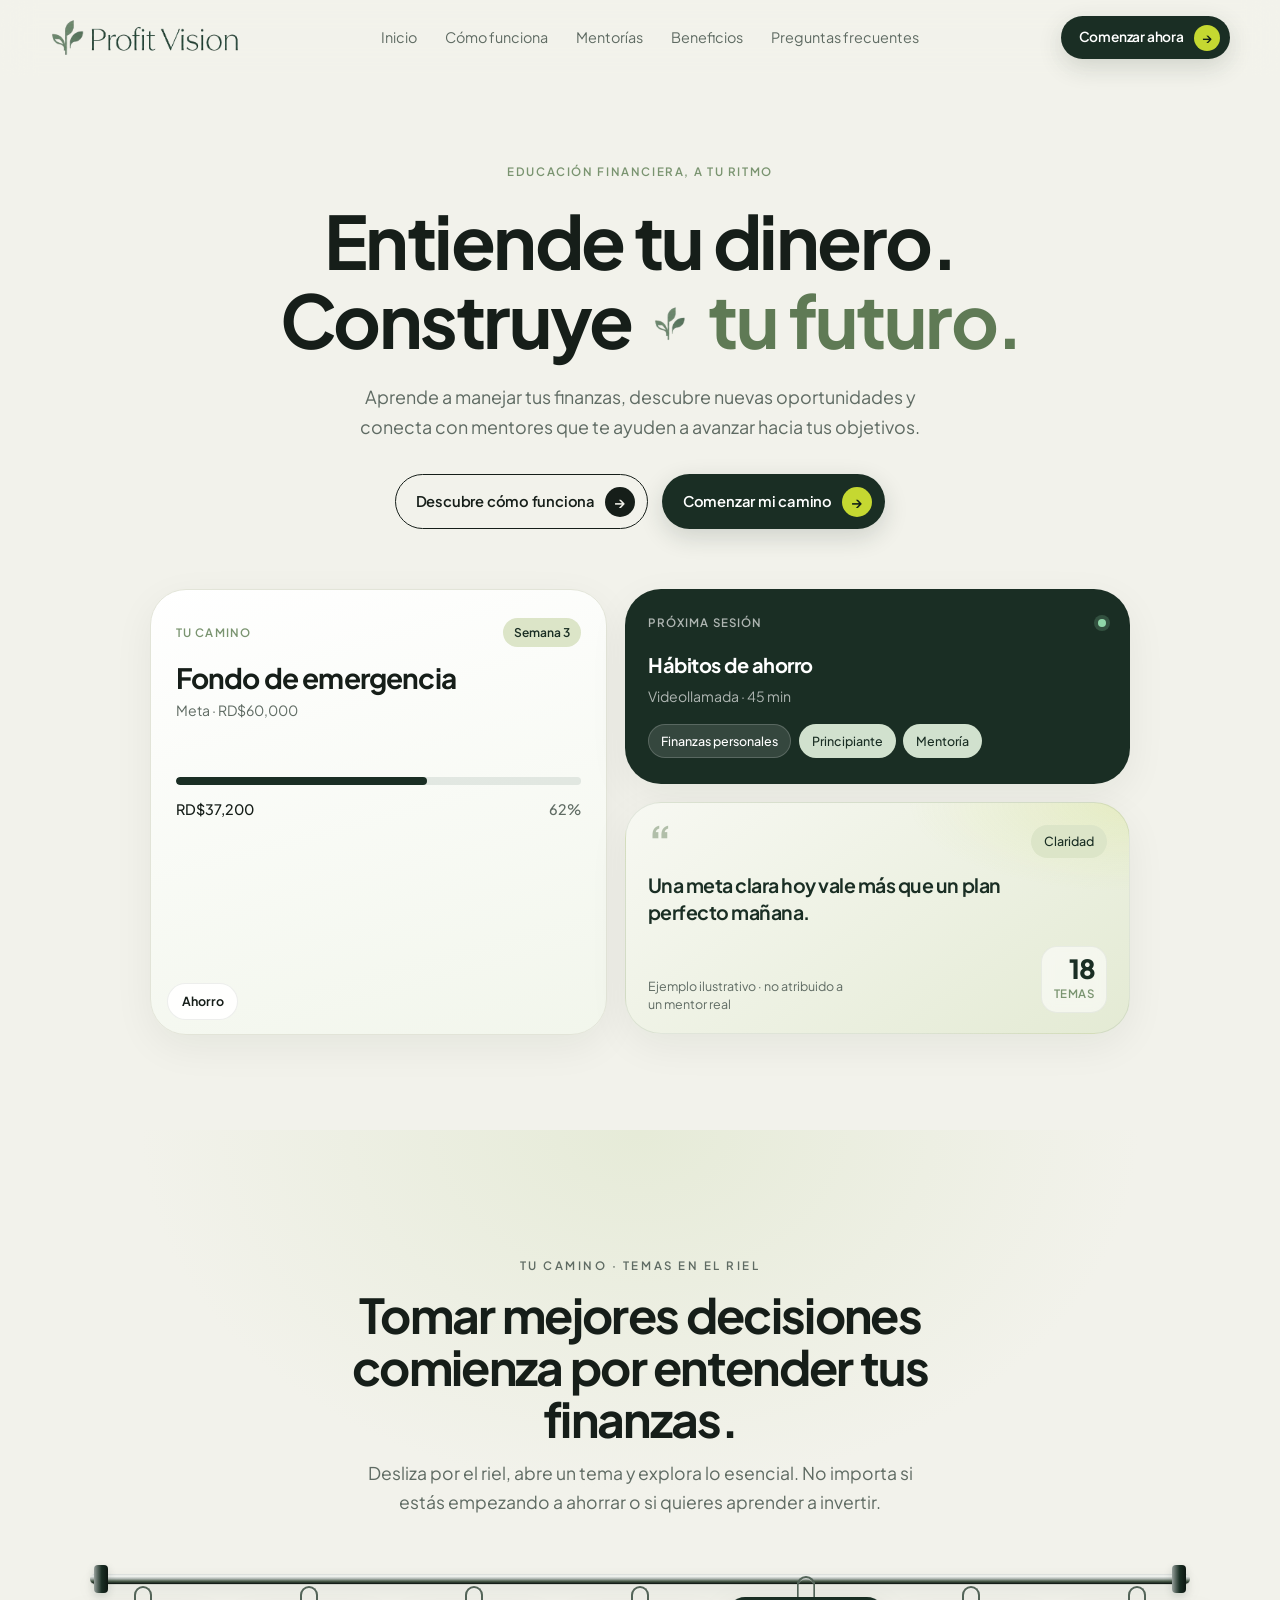
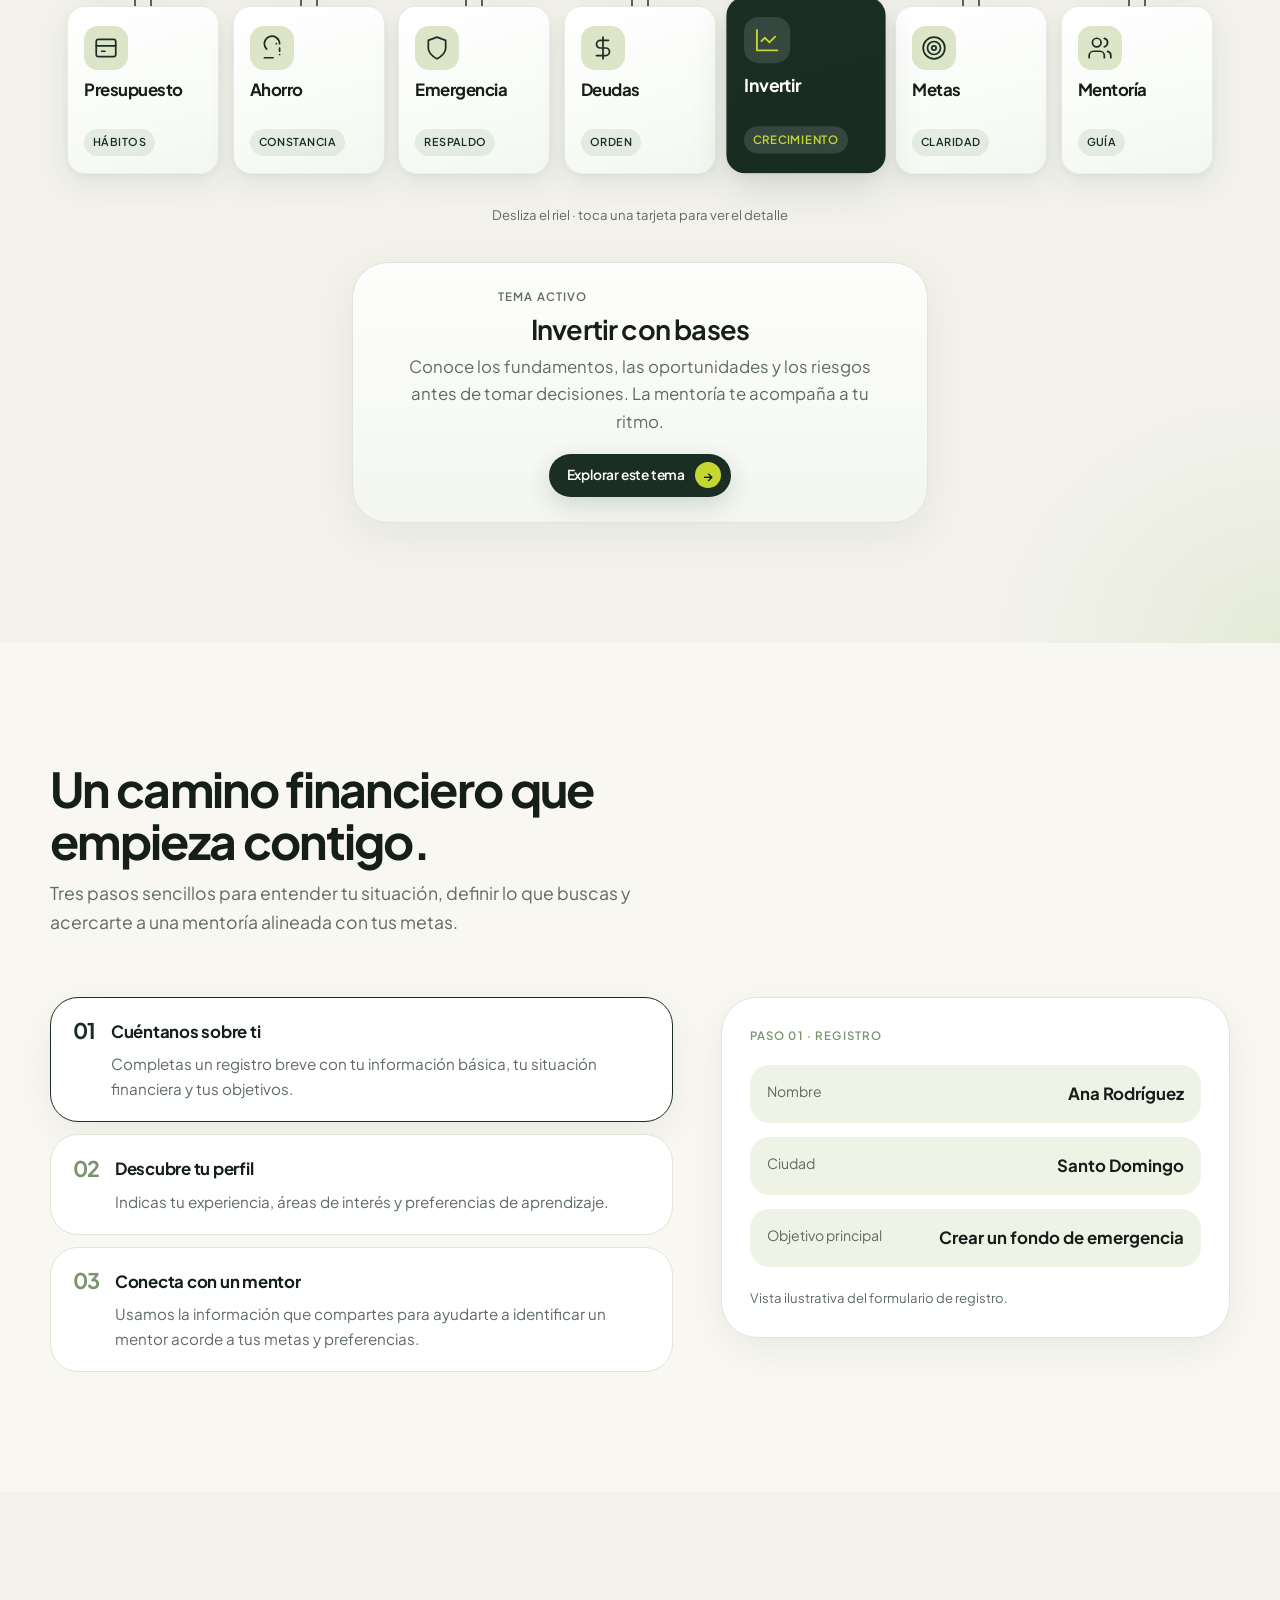
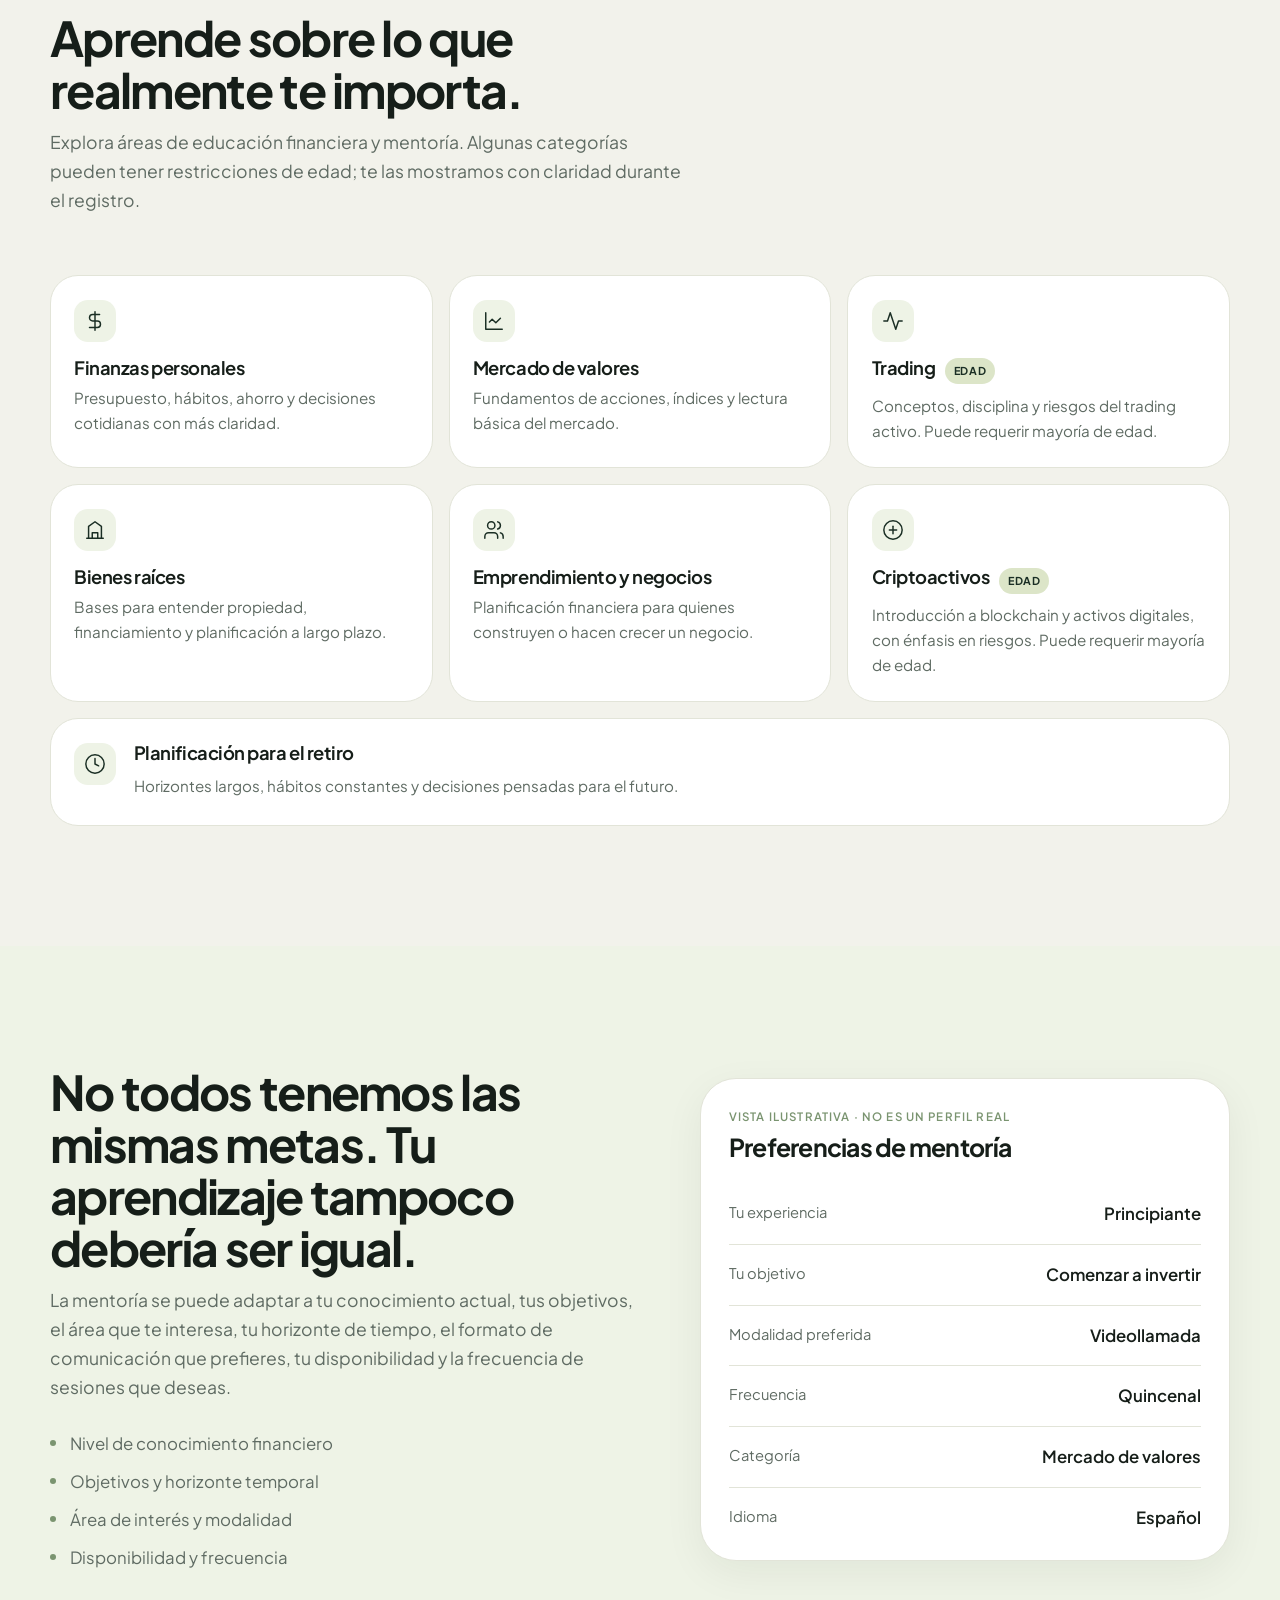
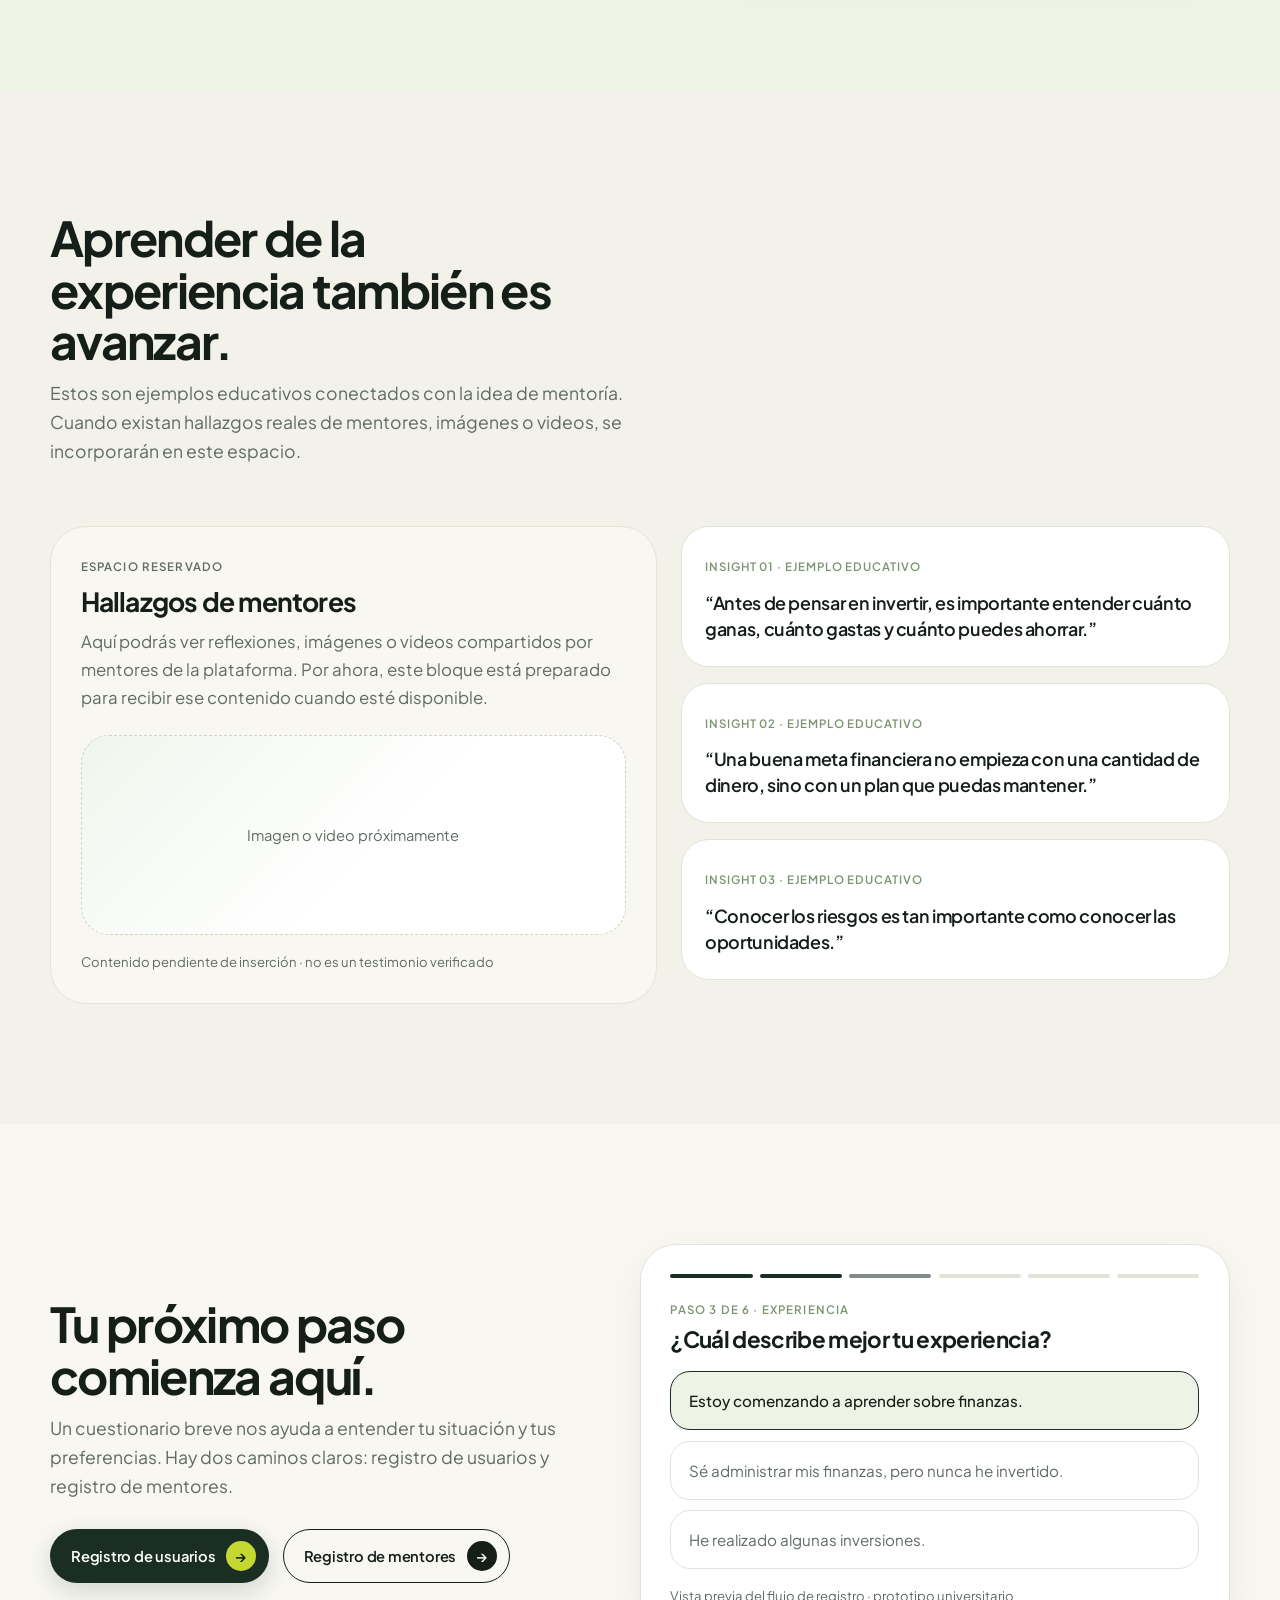
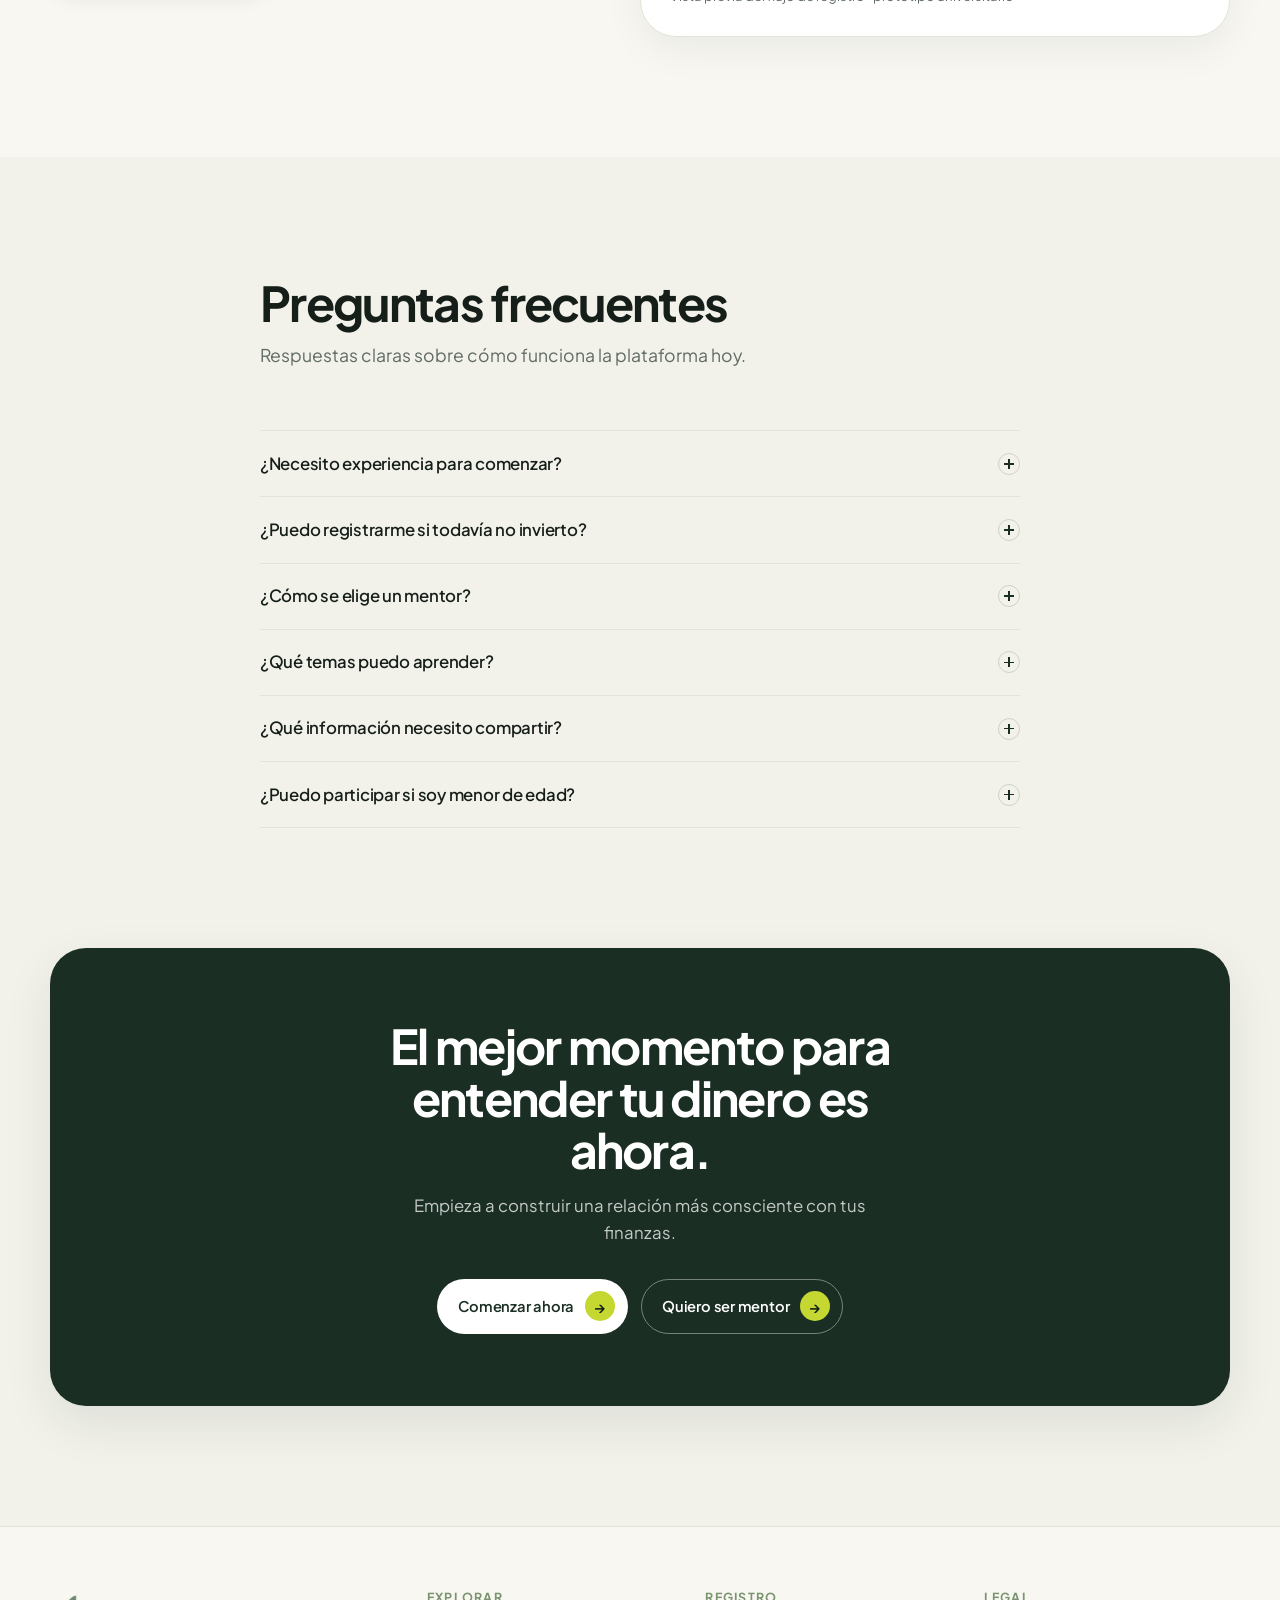
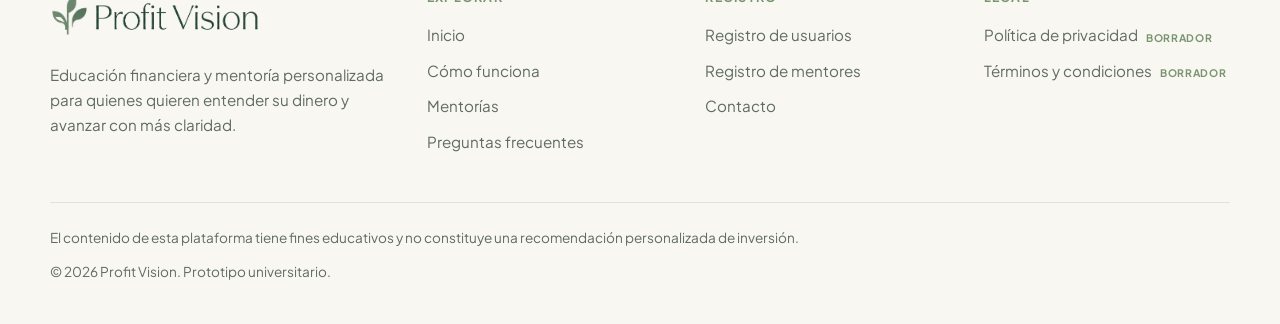
==== index.html @ 9caf2f33 "Add files via upload" ====
<!DOCTYPE html>
<html lang="es">
<head>
  <meta charset="UTF-8" />
  <meta name="viewport" content="width=device-width, initial-scale=1.0" />
  <title>Profit Vision — Educación financiera y mentoría personalizada</title>
  <meta name="description" content="Aprende a manejar tus finanzas, define tus objetivos y conecta con mentores que te ayuden a avanzar. Educación financiera accesible, a tu ritmo." />
  <meta property="og:title" content="Profit Vision — Entiende tu dinero. Construye tu futuro." />
  <meta property="og:description" content="Plataforma de educación financiera y mentoría personalizada. Sin jerga innecesaria. Sin barreras de entrada." />
  <meta property="og:type" content="website" />
  <meta property="og:locale" content="es_DO" />
  <meta name="theme-color" content="#173C30" />
  <link rel="preconnect" href="https://fonts.googleapis.com" />
  <link rel="preconnect" href="https://fonts.gstatic.com" crossorigin />
  <link href="https://fonts.googleapis.com/css2?family=Plus+Jakarta+Sans:ital,wght@0,400;0,500;0,600;0,700;0,800;1,400&display=swap" rel="stylesheet" />
  <link rel="stylesheet" href="styles.css" />
  <script>document.documentElement.classList.add("js-ready");</script>
</head>
<body>
  <!--
    THESIS: Financial clarity through calm mentorship — refuse the neon-fintech / coin-stack template.
    OWN-WORLD: Cream + sage + forest + lime accents; Plus Jakarta Sans (DocuGreen-like); soft pills; Profit Vision logo.
    STORY: Visitor understands money education is accessible, sees the path, and registers as learner or mentor.
    FIRST VIEWPORT: Sticky nav with logo · bold sans headline · custom learning interface right · dual CTAs with arrow chips.
    FORM: DocuGreen type/chrome + Profit Vision brand; content structure preserved.
    FINISH: unreviewed and undocumented is unfinished; this build ends with the finish review, the verdict, and DESIGN.md
  -->

  <a class="skip-link" href="#contenido">Saltar al contenido</a>

  <header class="site-header" id="nav" data-header>
    <div class="container header-inner">
      <a class="brand" href="#inicio" aria-label="Profit Vision — Inicio">
        <img class="brand-logo" src="assets/logo.png" alt="Profit Vision" width="200" height="42" />
      </a>

      <nav class="nav-desktop" aria-label="Principal">
        <a href="#inicio">Inicio</a>
        <a href="#como-funciona">Cómo funciona</a>
        <a href="#mentorias">Mentorías</a>
        <a href="#beneficios">Beneficios</a>
        <a href="#faq">Preguntas frecuentes</a>
      </nav>

      <div class="header-actions">
        <a class="btn btn-primary btn-sm" href="registro-usuario.html">Comenzar ahora <span class="btn-arrow" aria-hidden="true">→</span></a>
        <button class="nav-toggle" type="button" aria-expanded="false" aria-controls="nav-mobile" data-nav-toggle>
          <span class="sr-only">Abrir menú</span>
          <span class="nav-toggle-lines" aria-hidden="true">
            <span class="nav-toggle-bar"></span>
            <span class="nav-toggle-bar"></span>
          </span>
        </button>
      </div>
    </div>

    <div class="nav-backdrop" data-nav-backdrop hidden></div>
    <div class="nav-mobile" id="nav-mobile" data-nav-mobile aria-hidden="true">
      <nav aria-label="Móvil">
        <a href="#inicio" style="--i: 0">Inicio</a>
        <a href="#como-funciona" style="--i: 1">Cómo funciona</a>
        <a href="#mentorias" style="--i: 2">Mentorías</a>
        <a href="#beneficios" style="--i: 3">Beneficios</a>
        <a href="#faq" style="--i: 4">Preguntas frecuentes</a>
        <a class="btn btn-primary" href="registro-usuario.html" style="--i: 5">Comenzar ahora <span class="btn-arrow" aria-hidden="true">→</span></a>
      </nav>
    </div>
  </header>

  <main id="contenido">
    <!-- HERO -->
    <section class="hero section" id="inicio">
      <div class="container hero-centered">
        <div class="hero-copy hero-rise" style="--d: 80ms">
          <p class="eyebrow">Educación financiera, a tu ritmo</p>
          <h1 class="hero-title">
            Entiende tu dinero.<br />
            <span class="hero-title-line">Construye <img class="hero-inline-sprout" src="assets/sprout.png" alt="" width="48" height="36" /> <span class="text-outline">tu futuro.</span></span>
          </h1>
          <p class="hero-lead">
            Aprende a manejar tus finanzas, descubre nuevas oportunidades y conecta con mentores que te ayuden a avanzar hacia tus objetivos.
          </p>
          <div class="hero-ctas">
            <a class="btn btn-ghost" href="#como-funciona">Descubre cómo funciona <span class="btn-arrow" aria-hidden="true">→</span></a>
            <a class="btn btn-primary" href="registro-usuario.html">Comenzar mi camino <span class="btn-arrow" aria-hidden="true">→</span></a>
          </div>
        </div>

        <div class="hero-mosaic" aria-label="Vista previa de la experiencia">
          <article class="mosaic-card mosaic-card--tall hero-anim" style="--d: 520ms">
            <div class="mosaic-card-body">
              <div class="ui-card-top">
                <span class="ui-label">Tu camino</span>
                <span class="ui-pill">Semana 3</span>
              </div>
              <h3 class="ui-title">Fondo de emergencia</h3>
              <p class="ui-meta">Meta · RD$60,000</p>
              <div class="progress-track" role="presentation">
                <div class="progress-fill" style="--p: 62%"></div>
              </div>
              <div class="ui-row">
                <span>RD$37,200</span>
                <span class="muted">62%</span>
              </div>
            </div>
            <span class="mosaic-tag">Ahorro</span>
          </article>

          <article class="mosaic-card mosaic-card--mentor hero-anim" style="--d: 640ms">
            <div class="mosaic-card-body">
              <div class="ui-card-top">
                <span class="ui-label">Próxima sesión</span>
                <span class="ui-dot" aria-hidden="true"></span>
              </div>
              <p class="ui-session-title">Hábitos de ahorro</p>
              <p class="ui-meta">Videollamada · 45 min</p>
              <div class="ui-chips">
                <span class="chip">Finanzas personales</span>
                <span class="chip chip--soft">Principiante</span>
                <span class="chip chip--soft">Mentoría</span>
              </div>
            </div>
          </article>

          <article class="mosaic-card mosaic-card--wide hero-anim" style="--d: 760ms">
            <div class="mosaic-card-body mosaic-insight">
              <div class="mosaic-insight-top">
                <span class="mosaic-insight-mark" aria-hidden="true">“</span>
                <span class="chip chip--soft">Claridad</span>
              </div>
              <p class="mosaic-insight-quote">Una meta clara hoy vale más que un plan perfecto mañana.</p>
              <div class="mosaic-insight-foot">
                <p class="mosaic-insight-note">Ejemplo ilustrativo · no atribuido a un mentor real</p>
                <div class="mosaic-stat">
                  <span class="mosaic-stat-num">18</span>
                  <span class="mosaic-stat-label">temas</span>
                </div>
              </div>
            </div>
          </article>
        </div>
      </div>
    </section>

    <!-- WHY / Learning rail -->
    <section class="section section-why" id="beneficios">
      <div class="container">
        <div class="rail-intro reveal">
          <p class="eyebrow">Tu camino · Temas en el riel</p>
          <h2>Tomar mejores decisiones comienza por entender tus finanzas.</h2>
          <p class="lead">
            Desliza por el riel, abre un tema y explora lo esencial. No importa si estás empezando a ahorrar o si quieres aprender a invertir.
          </p>
        </div>

        <div class="finance-rail reveal" data-finance-rail>
          <div class="finance-rail-bar" aria-hidden="true"></div>
          <div class="finance-rail-track" data-rail-track>
            <button type="button" class="rail-card" data-rail-card data-topic="presupuesto" style="--i:0">
              <span class="rail-hook" aria-hidden="true"></span>
              <span class="rail-card-face">
                <span class="rail-card-icon" aria-hidden="true">
                  <svg width="26" height="26" viewBox="0 0 24 24" fill="none" stroke="currentColor" stroke-width="1.6" stroke-linecap="round" stroke-linejoin="round"><rect x="3" y="4" width="18" height="16" rx="2"/><path d="M3 10h18"/><path d="M8 15h3"/></svg>
                </span>
                <strong>Presupuesto</strong>
                <span class="rail-tag">Hábitos</span>
              </span>
            </button>
            <button type="button" class="rail-card" data-rail-card data-topic="ahorro" style="--i:1">
              <span class="rail-hook" aria-hidden="true"></span>
              <span class="rail-card-face">
                <span class="rail-card-icon" aria-hidden="true">
                  <svg width="26" height="26" viewBox="0 0 24 24" fill="none" stroke="currentColor" stroke-width="1.6" stroke-linecap="round" stroke-linejoin="round"><path d="M19 8a7 7 0 1 0-12 5"/><path d="M13 21H5"/><path d="M16 8h.01"/><path d="M19 12v3"/><path d="M19 18h.01"/></svg>
                </span>
                <strong>Ahorro</strong>
                <span class="rail-tag">Constancia</span>
              </span>
            </button>
            <button type="button" class="rail-card" data-rail-card data-topic="emergencia" style="--i:2">
              <span class="rail-hook" aria-hidden="true"></span>
              <span class="rail-card-face">
                <span class="rail-card-icon" aria-hidden="true">
                  <svg width="26" height="26" viewBox="0 0 24 24" fill="none" stroke="currentColor" stroke-width="1.6" stroke-linecap="round" stroke-linejoin="round"><path d="M12 22s8-4 8-10V5l-8-3-8 3v7c0 6 8 10 8 10z"/></svg>
                </span>
                <strong>Emergencia</strong>
                <span class="rail-tag">Respaldo</span>
              </span>
            </button>
            <button type="button" class="rail-card" data-rail-card data-topic="deudas" style="--i:3">
              <span class="rail-hook" aria-hidden="true"></span>
              <span class="rail-card-face">
                <span class="rail-card-icon" aria-hidden="true">
                  <svg width="26" height="26" viewBox="0 0 24 24" fill="none" stroke="currentColor" stroke-width="1.6" stroke-linecap="round" stroke-linejoin="round"><path d="M12 2v20"/><path d="M17 5H9.5a3.5 3.5 0 0 0 0 7h5a3.5 3.5 0 0 1 0 7H6"/></svg>
                </span>
                <strong>Deudas</strong>
                <span class="rail-tag">Orden</span>
              </span>
            </button>
            <button type="button" class="rail-card is-active" data-rail-card data-topic="invertir" style="--i:4">
              <span class="rail-hook" aria-hidden="true"></span>
              <span class="rail-card-face">
                <span class="rail-card-icon" aria-hidden="true">
                  <svg width="26" height="26" viewBox="0 0 24 24" fill="none" stroke="currentColor" stroke-width="1.6" stroke-linecap="round" stroke-linejoin="round"><path d="M3 3v18h18"/><path d="m19 9-5 5-4-4-3 3"/></svg>
                </span>
                <strong>Invertir</strong>
                <span class="rail-tag">Crecimiento</span>
              </span>
            </button>
            <button type="button" class="rail-card" data-rail-card data-topic="metas" style="--i:5">
              <span class="rail-hook" aria-hidden="true"></span>
              <span class="rail-card-face">
                <span class="rail-card-icon" aria-hidden="true">
                  <svg width="26" height="26" viewBox="0 0 24 24" fill="none" stroke="currentColor" stroke-width="1.6" stroke-linecap="round" stroke-linejoin="round"><circle cx="12" cy="12" r="10"/><circle cx="12" cy="12" r="6"/><circle cx="12" cy="12" r="2"/></svg>
                </span>
                <strong>Metas</strong>
                <span class="rail-tag">Claridad</span>
              </span>
            </button>
            <button type="button" class="rail-card" data-rail-card data-topic="mentoria" style="--i:6">
              <span class="rail-hook" aria-hidden="true"></span>
              <span class="rail-card-face">
                <span class="rail-card-icon" aria-hidden="true">
                  <svg width="26" height="26" viewBox="0 0 24 24" fill="none" stroke="currentColor" stroke-width="1.6" stroke-linecap="round" stroke-linejoin="round"><path d="M16 21v-2a4 4 0 0 0-4-4H6a4 4 0 0 0-4 4v2"/><circle cx="9" cy="7" r="4"/><path d="M22 21v-2a4 4 0 0 0-3-3.87"/><path d="M16 3.13a4 4 0 0 1 0 7.75"/></svg>
                </span>
                <strong>Mentoría</strong>
                <span class="rail-tag">Guía</span>
              </span>
            </button>
          </div>
          <p class="rail-hint">Desliza el riel · toca una tarjeta para ver el detalle</p>
        </div>

        <aside class="rail-detail reveal" data-rail-detail aria-live="polite">
          <p class="ui-label" data-rail-kicker>Tema activo</p>
          <h3 data-rail-title>Invertir con bases</h3>
          <p data-rail-copy>Conoce los fundamentos, las oportunidades y los riesgos antes de tomar decisiones. La mentoría te acompaña a tu ritmo.</p>
          <a class="btn btn-primary btn-sm" href="registro-usuario.html">Explorar este tema <span class="btn-arrow" aria-hidden="true">→</span></a>
        </aside>
      </div>
    </section>

    <!-- HOW IT WORKS -->
    <section class="section section-how" id="como-funciona">
      <div class="container">
        <div class="section-intro reveal">
          <h2>Un camino financiero que empieza contigo.</h2>
          <p class="lead">
            Tres pasos sencillos para entender tu situación, definir lo que buscas y acercarte a una mentoría alineada con tus metas.
          </p>
        </div>

        <div class="steps-layout">
          <ol class="steps">
            <li class="step reveal" data-step="1">
              <button type="button" class="step-trigger is-active" data-step-btn="1" aria-pressed="true">
                <span class="step-index">01</span>
                <span class="step-body">
                  <strong>Cuéntanos sobre ti</strong>
                  <span>Completas un registro breve con tu información básica, tu situación financiera y tus objetivos.</span>
                </span>
              </button>
            </li>
            <li class="step reveal" data-step="2" style="--d: 80ms">
              <button type="button" class="step-trigger" data-step-btn="2" aria-pressed="false">
                <span class="step-index">02</span>
                <span class="step-body">
                  <strong>Descubre tu perfil</strong>
                  <span>Indicas tu experiencia, áreas de interés y preferencias de aprendizaje.</span>
                </span>
              </button>
            </li>
            <li class="step reveal" data-step="3" style="--d: 160ms">
              <button type="button" class="step-trigger" data-step-btn="3" aria-pressed="false">
                <span class="step-index">03</span>
                <span class="step-body">
                  <strong>Conecta con un mentor</strong>
                  <span>Usamos la información que compartes para ayudarte a identificar un mentor acorde a tus metas y preferencias.</span>
                </span>
              </button>
            </li>
          </ol>

          <div class="step-preview reveal" style="--d: 120ms" data-step-preview>
            <div class="preview-panel is-active" data-preview="1">
              <p class="ui-label">Paso 01 · Registro</p>
              <div class="preview-form">
                <div class="preview-field"><span>Nombre</span><strong>Ana Rodríguez</strong></div>
                <div class="preview-field"><span>Ciudad</span><strong>Santo Domingo</strong></div>
                <div class="preview-field"><span>Objetivo principal</span><strong>Crear un fondo de emergencia</strong></div>
              </div>
              <p class="preview-note">Vista ilustrativa del formulario de registro.</p>
            </div>
            <div class="preview-panel" data-preview="2" hidden>
              <p class="ui-label">Paso 02 · Perfil</p>
              <div class="preview-tags">
                <span class="chip">Principiante</span>
                <span class="chip">Ahorro</span>
                <span class="chip">Finanzas personales</span>
                <span class="chip chip--soft">Español</span>
              </div>
              <p class="preview-note">Seleccionas experiencia, intereses y preferencias.</p>
            </div>
            <div class="preview-panel" data-preview="3" hidden>
              <p class="ui-label">Paso 03 · Mentoría</p>
              <div class="preview-match">
                <div class="preview-match-row"><span>Categoría</span><strong>Finanzas personales</strong></div>
                <div class="preview-match-row"><span>Modalidad</span><strong>Videollamada</strong></div>
                <div class="preview-match-row"><span>Frecuencia</span><strong>Quincenal</strong></div>
              </div>
              <p class="preview-note">La coincidencia se basa en tus preferencias, no en una inteligencia artificial anunciada.</p>
            </div>
          </div>
        </div>
      </div>
    </section>

    <!-- CATEGORIES -->
    <section class="section section-categories" id="mentorias">
      <div class="container">
        <div class="section-intro reveal">
          <h2>Aprende sobre lo que realmente te importa.</h2>
          <p class="lead">
            Explora áreas de educación financiera y mentoría. Algunas categorías pueden tener restricciones de edad; te las mostramos con claridad durante el registro.
          </p>
        </div>

        <ul class="category-grid">
          <li class="category-item reveal">
            <span class="category-icon" aria-hidden="true">
              <svg width="22" height="22" viewBox="0 0 24 24" fill="none" stroke="currentColor" stroke-width="1.6" stroke-linecap="round" stroke-linejoin="round"><path d="M12 2v20"/><path d="M17 5H9.5a3.5 3.5 0 0 0 0 7h5a3.5 3.5 0 0 1 0 7H6"/></svg>
            </span>
            <h3>Finanzas personales</h3>
            <p>Presupuesto, hábitos, ahorro y decisiones cotidianas con más claridad.</p>
          </li>
          <li class="category-item reveal" style="--d: 60ms">
            <span class="category-icon" aria-hidden="true">
              <svg width="22" height="22" viewBox="0 0 24 24" fill="none" stroke="currentColor" stroke-width="1.6" stroke-linecap="round" stroke-linejoin="round"><path d="M3 3v18h18"/><path d="m19 9-5 5-4-4-3 3"/></svg>
            </span>
            <h3>Mercado de valores</h3>
            <p>Fundamentos de acciones, índices y lectura básica del mercado.</p>
          </li>
          <li class="category-item reveal" style="--d: 120ms">
            <span class="category-icon" aria-hidden="true">
              <svg width="22" height="22" viewBox="0 0 24 24" fill="none" stroke="currentColor" stroke-width="1.6" stroke-linecap="round" stroke-linejoin="round"><path d="M22 12h-4l-3 9L9 3l-3 9H2"/></svg>
            </span>
            <div class="category-head">
              <h3>Trading</h3>
              <span class="badge">Edad</span>
            </div>
            <p>Conceptos, disciplina y riesgos del trading activo. Puede requerir mayoría de edad.</p>
          </li>
          <li class="category-item reveal" style="--d: 180ms">
            <span class="category-icon" aria-hidden="true">
              <svg width="22" height="22" viewBox="0 0 24 24" fill="none" stroke="currentColor" stroke-width="1.6" stroke-linecap="round" stroke-linejoin="round"><path d="M3 21h18"/><path d="M5 21V8l7-5 7 5v13"/><path d="M9 21v-6h6v6"/></svg>
            </span>
            <h3>Bienes raíces</h3>
            <p>Bases para entender propiedad, financiamiento y planificación a largo plazo.</p>
          </li>
          <li class="category-item reveal" style="--d: 240ms">
            <span class="category-icon" aria-hidden="true">
              <svg width="22" height="22" viewBox="0 0 24 24" fill="none" stroke="currentColor" stroke-width="1.6" stroke-linecap="round" stroke-linejoin="round"><path d="M16 21v-2a4 4 0 0 0-4-4H6a4 4 0 0 0-4 4v2"/><circle cx="9" cy="7" r="4"/><path d="M22 21v-2a4 4 0 0 0-3-3.87"/><path d="M16 3.13a4 4 0 0 1 0 7.75"/></svg>
            </span>
            <h3>Emprendimiento y negocios</h3>
            <p>Planificación financiera para quienes construyen o hacen crecer un negocio.</p>
          </li>
          <li class="category-item reveal" style="--d: 300ms">
            <span class="category-icon" aria-hidden="true">
              <svg width="22" height="22" viewBox="0 0 24 24" fill="none" stroke="currentColor" stroke-width="1.6" stroke-linecap="round" stroke-linejoin="round"><circle cx="12" cy="12" r="10"/><path d="M8 12h8"/><path d="M12 8v8"/></svg>
            </span>
            <div class="category-head">
              <h3>Criptoactivos</h3>
              <span class="badge">Edad</span>
            </div>
            <p>Introducción a blockchain y activos digitales, con énfasis en riesgos. Puede requerir mayoría de edad.</p>
          </li>
          <li class="category-item category-item--wide reveal" style="--d: 360ms">
            <span class="category-icon" aria-hidden="true">
              <svg width="22" height="22" viewBox="0 0 24 24" fill="none" stroke="currentColor" stroke-width="1.6" stroke-linecap="round" stroke-linejoin="round"><circle cx="12" cy="12" r="10"/><path d="M12 6v6l4 2"/></svg>
            </span>
            <h3>Planificación para el retiro</h3>
            <p>Horizontes largos, hábitos constantes y decisiones pensadas para el futuro.</p>
          </li>
        </ul>
      </div>
    </section>

    <!-- PERSONALIZED MENTORSHIP -->
    <section class="section section-personal">
      <div class="container personal-grid">
        <div class="personal-copy reveal">
          <h2>No todos tenemos las mismas metas. Tu aprendizaje tampoco debería ser igual.</h2>
          <p class="lead">
            La mentoría se puede adaptar a tu conocimiento actual, tus objetivos, el área que te interesa, tu horizonte de tiempo, el formato de comunicación que prefieres, tu disponibilidad y la frecuencia de sesiones que deseas.
          </p>
          <ul class="quiet-list">
            <li>Nivel de conocimiento financiero</li>
            <li>Objetivos y horizonte temporal</li>
            <li>Área de interés y modalidad</li>
            <li>Disponibilidad y frecuencia</li>
          </ul>
        </div>

        <aside class="profile-card reveal" style="--d: 100ms" aria-label="Vista ilustrativa de preferencias de mentoría">
          <p class="ui-label">Vista ilustrativa · no es un perfil real</p>
          <h3 class="profile-title">Preferencias de mentoría</h3>
          <dl class="profile-list">
            <div>
              <dt>Tu experiencia</dt>
              <dd>Principiante</dd>
            </div>
            <div>
              <dt>Tu objetivo</dt>
              <dd>Comenzar a invertir</dd>
            </div>
            <div>
              <dt>Modalidad preferida</dt>
              <dd>Videollamada</dd>
            </div>
            <div>
              <dt>Frecuencia</dt>
              <dd>Quincenal</dd>
            </div>
            <div>
              <dt>Categoría</dt>
              <dd>Mercado de valores</dd>
            </div>
            <div>
              <dt>Idioma</dt>
              <dd>Español</dd>
            </div>
          </dl>
        </aside>
      </div>
    </section>

    <!-- MENTOR INSIGHTS -->
    <section class="section section-insights" id="insights">
      <div class="container">
        <div class="section-intro reveal">
          <h2>Aprender de la experiencia también es avanzar.</h2>
          <p class="lead">
            Estos son ejemplos educativos conectados con la idea de mentoría. Cuando existan hallazgos reales de mentores, imágenes o videos, se incorporarán en este espacio.
          </p>
        </div>

        <div class="insights-layout">
          <article class="insight-feature reveal">
            <p class="insight-kicker">Espacio reservado</p>
            <h3>Hallazgos de mentores</h3>
            <p>
              Aquí podrás ver reflexiones, imágenes o videos compartidos por mentores de la plataforma. Por ahora, este bloque está preparado para recibir ese contenido cuando esté disponible.
            </p>
            <div class="insight-media-slot" role="img" aria-label="Espacio para imagen o video de mentor">
              <span>Imagen o video próximamente</span>
            </div>
            <p class="insight-note">Contenido pendiente de inserción · no es un testimonio verificado</p>
          </article>

          <div class="insight-stack">
            <article class="insight-card reveal" style="--d: 60ms">
              <span class="insight-tag">Insight 01 · ejemplo educativo</span>
              <p>“Antes de pensar en invertir, es importante entender cuánto ganas, cuánto gastas y cuánto puedes ahorrar.”</p>
            </article>
            <article class="insight-card reveal" style="--d: 120ms">
              <span class="insight-tag">Insight 02 · ejemplo educativo</span>
              <p>“Una buena meta financiera no empieza con una cantidad de dinero, sino con un plan que puedas mantener.”</p>
            </article>
            <article class="insight-card reveal" style="--d: 180ms">
              <span class="insight-tag">Insight 03 · ejemplo educativo</span>
              <p>“Conocer los riesgos es tan importante como conocer las oportunidades.”</p>
            </article>
          </div>
        </div>
      </div>
    </section>

    <!-- REGISTRATION PREVIEW -->
    <section class="section section-register" id="registro">
      <div class="container register-grid">
        <div class="register-copy reveal">
          <h2>Tu próximo paso comienza aquí.</h2>
          <p class="lead">
            Un cuestionario breve nos ayuda a entender tu situación y tus preferencias. Hay dos caminos claros: registro de usuarios y registro de mentores.
          </p>
          <div class="register-links">
            <a class="btn btn-primary" href="registro-usuario.html">Registro de usuarios <span class="btn-arrow" aria-hidden="true">→</span></a>
            <a class="btn btn-ghost" href="registro-mentor.html">Registro de mentores <span class="btn-arrow" aria-hidden="true">→</span></a>
          </div>
        </div>

        <div class="register-preview reveal" style="--d: 100ms" aria-hidden="false">
          <div class="onboard-card">
            <div class="onboard-progress" role="presentation">
              <span class="onboard-dot is-done"></span>
              <span class="onboard-dot is-done"></span>
              <span class="onboard-dot is-active"></span>
              <span class="onboard-dot"></span>
              <span class="onboard-dot"></span>
              <span class="onboard-dot"></span>
            </div>
            <p class="ui-label">Paso 3 de 6 · Experiencia</p>
            <h3>¿Cuál describe mejor tu experiencia?</h3>
            <ul class="onboard-options">
              <li class="is-selected">Estoy comenzando a aprender sobre finanzas.</li>
              <li>Sé administrar mis finanzas, pero nunca he invertido.</li>
              <li>He realizado algunas inversiones.</li>
            </ul>
            <p class="preview-note">Vista previa del flujo de registro · prototipo universitario</p>
          </div>
        </div>
      </div>
    </section>

    <!-- FAQ -->
    <section class="section section-faq" id="faq">
      <div class="container narrow">
        <div class="section-intro reveal">
          <h2>Preguntas frecuentes</h2>
          <p class="lead">Respuestas claras sobre cómo funciona la plataforma hoy.</p>
        </div>

        <div class="faq-list" data-accordion>
          <div class="faq-item reveal">
            <h3>
              <button type="button" class="faq-trigger" aria-expanded="false" id="faq-btn-1" aria-controls="faq-panel-1">
                ¿Necesito experiencia para comenzar?
                <span class="faq-icon" aria-hidden="true"></span>
              </button>
            </h3>
            <div class="faq-panel" id="faq-panel-1" role="region" aria-labelledby="faq-btn-1" hidden>
              <p>No. La plataforma está pensada para personas con distintos niveles de conocimiento, incluyendo quienes recién empiezan.</p>
            </div>
          </div>
          <div class="faq-item reveal" style="--d: 40ms">
            <h3>
              <button type="button" class="faq-trigger" aria-expanded="false" id="faq-btn-2" aria-controls="faq-panel-2">
                ¿Puedo registrarme si todavía no invierto?
                <span class="faq-icon" aria-hidden="true"></span>
              </button>
            </h3>
            <div class="faq-panel" id="faq-panel-2" role="region" aria-labelledby="faq-btn-2" hidden>
              <p>Sí. Muchas personas se registran para organizar gastos, ahorrar, reducir deudas o aprender antes de invertir.</p>
            </div>
          </div>
          <div class="faq-item reveal" style="--d: 80ms">
            <h3>
              <button type="button" class="faq-trigger" aria-expanded="false" id="faq-btn-3" aria-controls="faq-panel-3">
                ¿Cómo se elige un mentor?
                <span class="faq-icon" aria-hidden="true"></span>
              </button>
            </h3>
            <div class="faq-panel" id="faq-panel-3" role="region" aria-labelledby="faq-btn-3" hidden>
              <p>Usamos la información que compartes en el registro —objetivos, experiencia, intereses y preferencias— para ayudarte a identificar un mentor adecuado. No prometemos coincidencias automáticas perfectas.</p>
            </div>
          </div>
          <div class="faq-item reveal" style="--d: 120ms">
            <h3>
              <button type="button" class="faq-trigger" aria-expanded="false" id="faq-btn-4" aria-controls="faq-panel-4">
                ¿Qué temas puedo aprender?
                <span class="faq-icon" aria-hidden="true"></span>
              </button>
            </h3>
            <div class="faq-panel" id="faq-panel-4" role="region" aria-labelledby="faq-btn-4" hidden>
              <p>Finanzas personales, mercado de valores, trading, bienes raíces, emprendimiento, criptoactivos y planificación para el retiro. Algunas categorías tienen restricciones de edad.</p>
            </div>
          </div>
          <div class="faq-item reveal" style="--d: 160ms">
            <h3>
              <button type="button" class="faq-trigger" aria-expanded="false" id="faq-btn-5" aria-controls="faq-panel-5">
                ¿Qué información necesito compartir?
                <span class="faq-icon" aria-hidden="true"></span>
              </button>
            </h3>
            <div class="faq-panel" id="faq-panel-5" role="region" aria-labelledby="faq-btn-5" hidden>
              <p>Datos de contacto, una descripción general de tu situación financiera, tu experiencia, tus metas y tus preferencias de mentoría. No pedimos documentos de identidad ni datos de cuentas bancarias en este prototipo.</p>
            </div>
          </div>
          <div class="faq-item reveal" style="--d: 200ms">
            <h3>
              <button type="button" class="faq-trigger" aria-expanded="false" id="faq-btn-6" aria-controls="faq-panel-6">
                ¿Puedo participar si soy menor de edad?
                <span class="faq-icon" aria-hidden="true"></span>
              </button>
            </h3>
            <div class="faq-panel" id="faq-panel-6" role="region" aria-labelledby="faq-btn-6" hidden>
              <p>Puedes explorar contenido educativo acorde a tu edad. Algunas categorías están restringidas. Si eres menor de 18 años, se solicitará el consentimiento de un tutor; un simple checkbox no sustituye una verificación legal completa.</p>
            </div>
          </div>
        </div>
      </div>
    </section>

    <!-- FINAL CTA -->
    <section class="section section-cta" id="cta-final">
      <div class="container cta-panel reveal">
        <h2>El mejor momento para entender tu dinero es ahora.</h2>
        <p>Empieza a construir una relación más consciente con tus finanzas.</p>
        <div class="cta-actions">
          <a class="btn btn-light" href="registro-usuario.html">Comenzar ahora <span class="btn-arrow" aria-hidden="true">→</span></a>
          <a class="btn btn-outline-light" href="registro-mentor.html">Quiero ser mentor <span class="btn-arrow" aria-hidden="true">→</span></a>
        </div>
      </div>
    </section>
  </main>

  <footer class="site-footer">
    <div class="container footer-grid">
      <div class="footer-brand">
        <a class="brand" href="#inicio" aria-label="Profit Vision">
          <img class="brand-logo brand-logo--lg" src="assets/logo.png" alt="Profit Vision" width="220" height="48" />
        </a>
        <p>Educación financiera y mentoría personalizada para quienes quieren entender su dinero y avanzar con más claridad.</p>
      </div>

      <div class="footer-col">
        <h3>Explorar</h3>
        <a href="#inicio">Inicio</a>
        <a href="#como-funciona">Cómo funciona</a>
        <a href="#mentorias">Mentorías</a>
        <a href="#faq">Preguntas frecuentes</a>
      </div>

      <div class="footer-col">
        <h3>Registro</h3>
        <a href="registro-usuario.html">Registro de usuarios</a>
        <a href="registro-mentor.html">Registro de mentores</a>
        <a href="#contacto">Contacto</a>
      </div>

      <div class="footer-col" id="contacto">
        <h3>Legal</h3>
        <a href="#privacidad">Política de privacidad <span class="placeholder-tag">borrador</span></a>
        <a href="#terminos">Términos y condiciones <span class="placeholder-tag">borrador</span></a>
      </div>
    </div>

    <div class="container footer-bottom">
      <p class="disclaimer">
        El contenido de esta plataforma tiene fines educativos y no constituye una recomendación personalizada de inversión.
      </p>
      <p class="copyright">© <span data-year></span> Profit Vision. Prototipo universitario.</p>
    </div>

    <section class="legal-placeholders container" id="privacidad" hidden></section>
    <dialog class="legal-dialog" id="dialog-privacidad" aria-labelledby="privacidad-title">
      <div class="legal-dialog-inner">
        <h2 id="privacidad-title">Política de privacidad</h2>
        <p><strong>Borrador · pendiente de revisión legal.</strong> Este texto es un marcador de posición para el proyecto universitario. No constituye una política aprobada.</p>
        <p>En una versión definitiva se describirá qué datos se recogen, con qué fin, cómo se almacenan y cuáles son tus derechos.</p>
        <button type="button" class="btn btn-primary" data-close-dialog>Cerrar</button>
      </div>
    </dialog>
    <dialog class="legal-dialog" id="dialog-terminos" aria-labelledby="terminos-title">
      <div class="legal-dialog-inner">
        <h2 id="terminos-title">Términos y condiciones</h2>
        <p><strong>Borrador · pendiente de revisión legal.</strong> Este texto es un marcador de posición. No constituye términos vinculantes.</p>
        <p>La plataforma tiene fines educativos. No garantiza resultados financieros ni asesoría de inversión regulada.</p>
        <button type="button" class="btn btn-primary" data-close-dialog>Cerrar</button>
      </div>
    </dialog>
  </footer>

  <script src="config.js"></script>
  <script src="script.js"></script>
</body>
</html>
---- styles.css ----
/* Profit Vision — design system (DocuGreen-inspired type & chrome) */
:root {
  --white: #ffffff;
  --cream: #f2f2eb;
  --off-white: #f8f7f2;
  --green-soft: #eef3e6;
  --sage: #dce5c8;
  --lime: #c5d831;
  --muted-green: #7a9470;
  --forest: #1a2e24;
  --forest-deep: #101f18;
  --text: #161e19;
  --text-secondary: #5f6b63;
  --border: #e2e4d8;
  --border-strong: #cfd3c4;

  --radius-sm: 14px;
  --radius: 20px;
  --radius-lg: 28px;
  --radius-xl: 36px;
  --radius-pill: 999px;

  --shadow-soft: 0 12px 40px rgba(22, 30, 25, 0.06);
  --shadow-lift: 0 18px 50px rgba(22, 30, 25, 0.09);

  --font-sans: "Plus Jakarta Sans", system-ui, sans-serif;

  --container: 1180px;
  --pad: clamp(1.25rem, 4vw, 2.5rem);
  --section-y: clamp(4.5rem, 10vw, 7.5rem);

  --ease: cubic-bezier(0.22, 1, 0.36, 1);
  --header-h: 76px;
}

*,
*::before,
*::after {
  box-sizing: border-box;
}

html {
  scroll-behavior: smooth;
  scroll-padding-top: calc(var(--header-h) + 12px);
}

body {
  margin: 0;
  font-family: var(--font-sans);
  font-size: 1.05rem;
  line-height: 1.65;
  color: var(--text);
  background: var(--cream);
  -webkit-font-smoothing: antialiased;
  text-rendering: optimizeLegibility;
}

img {
  max-width: 100%;
  display: block;
}

a {
  color: inherit;
  text-decoration: none;
}

button,
input,
select,
textarea {
  font: inherit;
  color: inherit;
}

h1,
h2,
h3,
h4 {
  line-height: 1.08;
  letter-spacing: -0.035em;
  font-weight: 700;
  margin: 0 0 0.75rem;
  color: var(--text);
}

h1 {
  font-size: clamp(2.55rem, 6.2vw, 4.35rem);
  font-weight: 700;
}

h2 {
  font-size: clamp(1.9rem, 4vw, 3rem);
  max-width: 16ch;
  font-weight: 700;
}

h3 {
  font-size: 1.15rem;
  letter-spacing: -0.025em;
  font-weight: 650;
}

p {
  margin: 0 0 1rem;
}

p:last-child {
  margin-bottom: 0;
}

em {
  font-style: normal;
  font-weight: inherit;
}

.text-outline {
  color: #5f7a55;
  -webkit-text-stroke: 0;
  text-stroke: 0;
}

.sr-only {
  position: absolute;
  width: 1px;
  height: 1px;
  padding: 0;
  margin: -1px;
  overflow: hidden;
  clip: rect(0, 0, 0, 0);
  border: 0;
}

.skip-link {
  position: absolute;
  left: 1rem;
  top: -100px;
  z-index: 1000;
  background: var(--forest);
  color: var(--white);
  padding: 0.75rem 1rem;
  border-radius: var(--radius-sm);
}

.skip-link:focus {
  top: 1rem;
}

.container {
  width: min(100% - (var(--pad) * 2), var(--container));
  margin-inline: auto;
}

.container.narrow {
  width: min(100% - (var(--pad) * 2), 760px);
}

.section {
  padding: var(--section-y) 0;
}

.section-intro {
  margin-bottom: clamp(2.5rem, 5vw, 3.75rem);
  max-width: 640px;
}

.lead {
  color: var(--text-secondary);
  font-size: 1.1rem;
  max-width: 52ch;
}

.eyebrow {
  display: inline-block;
  margin: 0 0 1.25rem;
  font-size: 0.72rem;
  font-weight: 600;
  letter-spacing: 0.14em;
  text-transform: uppercase;
  color: var(--muted-green);
}

.muted {
  color: var(--text-secondary);
}

/* Buttons — DocuGreen-style pills with arrow chip */
.btn {
  --btn-ease: cubic-bezier(0.22, 1, 0.36, 1);
  display: inline-flex;
  align-items: center;
  justify-content: center;
  gap: 0.65rem;
  min-height: 48px;
  padding: 0.75rem 1.35rem;
  border-radius: var(--radius-pill);
  border: 1.5px solid transparent;
  font-size: 0.92rem;
  font-weight: 600;
  letter-spacing: -0.015em;
  cursor: pointer;
  transition:
    background-color 0.55s var(--btn-ease),
    color 0.55s var(--btn-ease),
    border-color 0.55s var(--btn-ease),
    transform 0.45s var(--btn-ease),
    box-shadow 0.55s var(--btn-ease),
    filter 0.55s var(--btn-ease);
}

.btn:has(.btn-arrow) {
  padding: 0.7rem 0.75rem 0.7rem 1.25rem;
}

.btn:hover {
  transform: translateY(-2px);
}

.btn:active {
  transform: translateY(0);
  transition-duration: 0.18s;
}

.btn-arrow {
  display: inline-grid;
  place-items: center;
  width: 30px;
  height: 30px;
  border-radius: 50%;
  flex-shrink: 0;
  font-size: 0.95rem;
  line-height: 1;
  transition:
    transform 0.5s var(--btn-ease),
    background-color 0.55s var(--btn-ease),
    color 0.55s var(--btn-ease),
    box-shadow 0.55s var(--btn-ease);
}

.btn:hover .btn-arrow {
  transform: translateX(3px);
}

.btn:focus-visible,
.nav-desktop a:focus-visible,
.faq-trigger:focus-visible,
.step-trigger:focus-visible,
.nav-toggle:focus-visible,
a:focus-visible,
input:focus-visible,
select:focus-visible,
textarea:focus-visible,
.choice:focus-visible,
.chip-choice:focus-visible {
  outline: 2px solid var(--forest);
  outline-offset: 3px;
}

.btn-sm {
  min-height: 42px;
  padding: 0.55rem 1.1rem;
  font-size: 0.86rem;
}

.btn-sm:has(.btn-arrow) {
  padding: 0.45rem 0.55rem 0.45rem 1.05rem;
}

.btn-sm .btn-arrow {
  width: 26px;
  height: 26px;
  font-size: 0.85rem;
}

.btn-primary {
  background-color: var(--forest);
  color: var(--white);
  box-shadow: 0 8px 24px rgba(26, 46, 36, 0.16);
}

.btn-primary .btn-arrow {
  background-color: var(--lime);
  color: var(--forest-deep);
}

.btn-primary:hover {
  background-color: #2a4f3f;
  box-shadow: 0 14px 36px rgba(26, 46, 36, 0.28);
}

.btn-primary:hover .btn-arrow {
  background-color: #d8e85a;
  box-shadow: 0 0 0 4px rgba(197, 216, 49, 0.22);
}

.btn-ghost {
  background-color: transparent;
  border-color: var(--text);
  color: var(--text);
  padding-right: 0.75rem;
}

.btn-ghost .btn-arrow {
  background-color: var(--text);
  color: var(--cream);
}

.btn-ghost:hover {
  background-color: var(--forest);
  border-color: var(--forest);
  color: var(--white);
  box-shadow: 0 12px 32px rgba(26, 46, 36, 0.18);
}

.btn-ghost:hover .btn-arrow {
  background-color: var(--lime);
  color: var(--forest-deep);
}

.btn-light {
  background-color: var(--white);
  color: var(--forest);
}

.btn-light .btn-arrow {
  background-color: var(--lime);
  color: var(--forest-deep);
}

.btn-light:hover {
  background-color: var(--lime);
  color: var(--forest-deep);
  box-shadow: 0 12px 32px rgba(197, 216, 49, 0.35);
}

.btn-light:hover .btn-arrow {
  background-color: var(--forest);
  color: var(--white);
}

.btn-outline-light {
  background-color: transparent;
  border-color: rgba(255, 255, 255, 0.4);
  color: var(--white);
}

.btn-outline-light .btn-arrow {
  background-color: var(--lime);
  color: var(--forest-deep);
}

.btn-outline-light:hover {
  background-color: var(--white);
  border-color: var(--white);
  color: var(--forest);
  box-shadow: 0 12px 32px rgba(0, 0, 0, 0.18);
}

.btn-outline-light:hover .btn-arrow {
  background-color: var(--forest);
  color: var(--white);
}

.btn:disabled {
  opacity: 0.5;
  cursor: not-allowed;
  transform: none;
  box-shadow: none;
}

.btn:disabled:hover .btn-arrow {
  transform: none;
  box-shadow: none;
}

@media (prefers-reduced-motion: reduce) {
  .btn,
  .btn-arrow {
    transition-duration: 0.01ms !important;
  }
}

/* Header */
.site-header {
  position: sticky;
  top: 0;
  z-index: 100;
  height: var(--header-h);
  display: flex;
  flex-direction: column;
  justify-content: center;
  background: rgba(242, 242, 235, 0.78);
  backdrop-filter: blur(16px);
  -webkit-backdrop-filter: blur(16px);
  border-bottom: 1px solid transparent;
  transition: border-color 0.3s var(--ease), background 0.3s var(--ease);
}

.site-header.is-scrolled {
  border-bottom-color: var(--border);
  background: rgba(242, 242, 235, 0.94);
}

.header-inner {
  display: flex;
  align-items: center;
  justify-content: space-between;
  gap: 1.5rem;
}

.brand {
  display: inline-flex;
  align-items: center;
  gap: 0.65rem;
  font-weight: 600;
  letter-spacing: -0.02em;
  flex-shrink: 0;
}

.brand-logo {
  height: 42px;
  width: auto;
  max-width: min(190px, 46vw);
  display: block;
  object-fit: contain;
  object-position: left center;
}

.brand-logo--lg {
  height: 48px;
  max-width: 210px;
}

@media (max-width: 479px) {
  .brand-logo {
    height: 36px;
  }
}

.brand-mark {
  display: none;
}

.brand-name {
  display: none;
}

.nav-desktop {
  display: none;
  align-items: center;
  gap: 1.75rem;
}

.nav-desktop a {
  position: relative;
  font-size: 0.9rem;
  color: var(--text-secondary);
  transition: color 0.2s var(--ease);
}

.nav-desktop a::after {
  content: "";
  position: absolute;
  left: 0;
  bottom: -4px;
  width: 100%;
  height: 1px;
  background: var(--forest);
  transform: scaleX(0);
  transform-origin: left;
  transition: transform 0.3s var(--ease);
}

.nav-desktop a:hover {
  color: var(--text);
}

.nav-desktop a:hover::after {
  transform: scaleX(1);
}

.header-actions {
  display: flex;
  align-items: center;
  gap: 0.75rem;
}

.header-actions > .btn {
  display: none;
}

@media (min-width: 480px) {
  .header-actions > .btn {
    display: inline-flex;
  }
}

.nav-toggle {
  --nav-ease: cubic-bezier(0.22, 1, 0.36, 1);
  display: inline-flex;
  align-items: center;
  justify-content: center;
  width: 44px;
  height: 44px;
  border: 0;
  border-radius: 0;
  background: transparent;
  box-shadow: none;
  cursor: pointer;
  padding: 0;
  transition: transform 0.4s var(--nav-ease);
}

.nav-toggle:hover {
  background: transparent;
  box-shadow: none;
  transform: scale(1.04);
}

.nav-toggle[aria-expanded="true"] {
  background: transparent;
  box-shadow: none;
}

.nav-toggle-lines {
  position: relative;
  width: 22px;
  height: 10px;
  display: block;
}

.nav-toggle-bar {
  position: absolute;
  right: 0;
  display: block;
  height: 1.25px;
  background: var(--forest);
  border-radius: 999px;
  transform-origin: center;
  transition:
    transform 0.55s var(--nav-ease),
    width 0.55s var(--nav-ease),
    top 0.55s var(--nav-ease),
    background-color 0.45s var(--nav-ease),
    opacity 0.35s var(--nav-ease);
}

.nav-toggle-bar:nth-child(1) {
  top: 0;
  width: 100%;
}

.nav-toggle-bar:nth-child(2) {
  top: 8px;
  width: 62%;
}

.nav-toggle:hover .nav-toggle-bar:nth-child(2) {
  width: 100%;
}

.nav-toggle[aria-expanded="true"] .nav-toggle-bar {
  width: 100%;
  background: var(--forest);
}

.nav-toggle[aria-expanded="true"] .nav-toggle-bar:nth-child(1) {
  top: 4.5px;
  transform: rotate(45deg);
}

.nav-toggle[aria-expanded="true"] .nav-toggle-bar:nth-child(2) {
  top: 4.5px;
  width: 100%;
  transform: rotate(-45deg);
}

.nav-backdrop {
  position: fixed;
  inset: var(--header-h) 0 0;
  z-index: 90;
  background: rgba(22, 30, 25, 0.28);
  backdrop-filter: blur(6px);
  opacity: 0;
  pointer-events: none;
  transition: opacity 0.45s var(--nav-ease, cubic-bezier(0.22, 1, 0.36, 1));
}

.nav-backdrop.is-open {
  opacity: 1;
  pointer-events: auto;
}

.nav-backdrop[hidden] {
  display: none;
}

.nav-mobile {
  position: absolute;
  top: calc(var(--header-h) - 4px);
  left: var(--pad);
  right: var(--pad);
  z-index: 95;
  background: rgba(255, 255, 255, 0.92);
  border: 1px solid rgba(26, 46, 36, 0.08);
  border-radius: 24px;
  padding: 0.85rem;
  box-shadow: 0 24px 60px rgba(22, 30, 25, 0.14);
  backdrop-filter: blur(18px);
  -webkit-backdrop-filter: blur(18px);
  opacity: 0;
  visibility: hidden;
  transform: translateY(-12px) scale(0.98);
  pointer-events: none;
  transition:
    opacity 0.45s cubic-bezier(0.22, 1, 0.36, 1),
    transform 0.55s cubic-bezier(0.22, 1, 0.36, 1),
    visibility 0.45s;
}

.nav-mobile.is-open {
  opacity: 1;
  visibility: visible;
  transform: translateY(0) scale(1);
  pointer-events: auto;
}

.nav-mobile nav {
  display: flex;
  flex-direction: column;
  gap: 0.2rem;
}

.nav-mobile a {
  padding: 0.95rem 1rem;
  border-radius: 16px;
  color: var(--text);
  font-weight: 550;
  letter-spacing: -0.015em;
  opacity: 0;
  transform: translateY(10px);
  transition:
    background-color 0.4s cubic-bezier(0.22, 1, 0.36, 1),
    color 0.4s cubic-bezier(0.22, 1, 0.36, 1),
    opacity 0.5s cubic-bezier(0.22, 1, 0.36, 1),
    transform 0.55s cubic-bezier(0.22, 1, 0.36, 1);
  transition-delay: 0ms;
}

.nav-mobile.is-open a {
  opacity: 1;
  transform: translateY(0);
  transition-delay: calc(80ms + (var(--i, 0) * 55ms));
}

.nav-mobile a:not(.btn):hover,
.nav-mobile a:not(.btn):focus-visible {
  background: var(--green-soft);
  color: var(--forest);
}

.nav-mobile .btn {
  margin-top: 0.45rem;
  width: 100%;
  justify-content: space-between;
}

@media (min-width: 960px) {
  .nav-desktop {
    display: flex;
  }

  .nav-toggle,
  .nav-mobile,
  .nav-backdrop {
    display: none !important;
  }
}

@media (prefers-reduced-motion: reduce) {
  .nav-toggle,
  .nav-toggle-bar,
  .nav-mobile,
  .nav-mobile a,
  .nav-backdrop {
    transition-duration: 0.01ms !important;
  }

  .nav-mobile {
    transform: none;
  }

  .nav-mobile a {
    opacity: 1;
    transform: none;
  }
}

/* Hero — centered DocuGreen composition */
.hero {
  padding-top: clamp(2.75rem, 7vw, 5rem);
  padding-bottom: clamp(3.5rem, 8vw, 6rem);
  background: var(--cream);
  overflow: clip;
}

.hero-centered {
  display: flex;
  flex-direction: column;
  align-items: center;
  text-align: center;
}

.hero-copy {
  max-width: 720px;
  margin-inline: auto;
}

.hero-title {
  margin-bottom: 1.35rem;
  font-size: clamp(2.7rem, 7vw, 4.6rem);
  line-height: 1.08;
  max-width: 11.5em;
  margin-inline: auto;
  text-wrap: balance;
}

.hero-title .text-outline {
  display: inline;
}

.hero-title-line {
  display: inline-block;
  white-space: nowrap;
}

@media (max-width: 420px) {
  .hero-title-line {
    white-space: normal;
  }
}

.hero-inline-sprout {
  display: inline-block;
  vertical-align: middle;
  height: clamp(1.55rem, 3.4vw, 2.35rem);
  width: auto;
  margin: 0 0.15em;
  transform: translateY(-0.08em);
  object-fit: contain;
}

.hero-lead {
  color: var(--text-secondary);
  font-size: clamp(1rem, 1.6vw, 1.12rem);
  max-width: 46ch;
  margin: 0 auto 2rem;
  line-height: 1.7;
}

.hero-ctas {
  display: flex;
  flex-wrap: wrap;
  justify-content: center;
  gap: 0.85rem;
  margin-bottom: clamp(2.5rem, 6vw, 3.75rem);
}

.hero-mosaic {
  width: min(100%, 980px);
  display: grid;
  gap: 1rem;
  grid-template-columns: 1fr;
}

@media (min-width: 720px) {
  .hero-mosaic {
    grid-template-columns: 0.95fr 1.05fr;
    grid-template-rows: auto auto;
    gap: 1.15rem;
  }

  .mosaic-card--tall {
    grid-column: 1;
    grid-row: 1 / span 2;
    min-height: 100%;
  }

  .mosaic-card--mentor {
    grid-column: 2;
    grid-row: 1;
  }

  .mosaic-card--wide {
    grid-column: 2;
    grid-row: 2;
  }
}

.mosaic-card {
  position: relative;
  border-radius: var(--radius-xl);
  overflow: hidden;
  border: 1px solid var(--border);
  background: var(--white);
  box-shadow: var(--shadow-soft);
  text-align: left;
  transition: transform 0.45s var(--ease), box-shadow 0.45s var(--ease);
}

.mosaic-card:hover {
  transform: translateY(-4px);
  box-shadow: var(--shadow-lift);
}

.mosaic-card-body {
  padding: 1.45rem 1.4rem 1.55rem;
}

.mosaic-card:has(> .mosaic-tag) .mosaic-card-body {
  padding-bottom: 3rem;
}

.mosaic-card--tall {
  background:
    linear-gradient(165deg, var(--white) 0%, var(--green-soft) 130%);
}

.mosaic-card--tall .mosaic-card-body {
  padding: 1.75rem 1.55rem 3.25rem;
  min-height: 280px;
  display: flex;
  flex-direction: column;
}

.mosaic-card--tall .progress-track {
  margin-top: auto;
}

.mosaic-card--mentor {
  background: var(--forest);
  color: var(--white);
  border-color: transparent;
}

.mosaic-card--mentor .ui-label,
.mosaic-card--mentor .ui-meta {
  color: rgba(255, 255, 255, 0.65);
}

.mosaic-card--wide {
  background:
    radial-gradient(ellipse 80% 70% at 100% 0%, rgba(197, 216, 49, 0.16), transparent 55%),
    linear-gradient(145deg, #f7f8f2 0%, var(--sage) 140%);
  border-color: rgba(95, 122, 85, 0.14);
}

.mosaic-insight {
  display: flex;
  flex-direction: column;
  gap: 0.85rem;
  min-height: 100%;
  padding: 1.35rem 1.35rem 1.25rem !important;
}

.mosaic-insight-top {
  display: flex;
  align-items: center;
  justify-content: space-between;
  gap: 0.75rem;
}

.mosaic-insight-mark {
  font-size: 2.75rem;
  line-height: 0.7;
  font-weight: 700;
  color: rgba(95, 122, 85, 0.45);
  letter-spacing: -0.06em;
}

.mosaic-insight-quote {
  margin: 0;
  font-size: clamp(1.05rem, 1.8vw, 1.22rem);
  font-weight: 650;
  letter-spacing: -0.025em;
  line-height: 1.4;
  color: var(--forest);
  max-width: 28ch;
}

.mosaic-insight-foot {
  display: flex;
  align-items: flex-end;
  justify-content: space-between;
  gap: 1rem;
  margin-top: auto;
  padding-top: 0.35rem;
}

.mosaic-insight-note {
  margin: 0;
  font-size: 0.78rem;
  line-height: 1.45;
  color: var(--text-secondary);
  max-width: 22ch;
}

.mosaic-stat {
  display: flex;
  flex-direction: column;
  align-items: flex-end;
  gap: 0.15rem;
  padding: 0.55rem 0.75rem;
  border-radius: 16px;
  background: rgba(255, 255, 255, 0.55);
  border: 1px solid rgba(26, 46, 36, 0.06);
  backdrop-filter: blur(6px);
  flex-shrink: 0;
}

.mosaic-stat-num {
  font-size: 1.65rem;
  font-weight: 800;
  letter-spacing: -0.05em;
  line-height: 1;
  color: var(--forest);
}

.mosaic-stat-label {
  font-size: 0.72rem;
  font-weight: 600;
  letter-spacing: 0.04em;
  text-transform: uppercase;
  color: var(--muted-green);
}

.mosaic-tag {
  position: absolute;
  left: 1rem;
  bottom: 0.85rem;
  z-index: 2;
  padding: 0.45rem 0.85rem;
  border-radius: 999px;
  background: rgba(255, 255, 255, 0.92);
  border: 1px solid rgba(26, 46, 36, 0.08);
  font-size: 0.78rem;
  font-weight: 650;
  color: var(--text);
  backdrop-filter: blur(8px);
}

.mosaic-card--mentor .mosaic-tag {
  background: rgba(255, 255, 255, 0.95);
  color: var(--forest);
}

/* Page load — everything rises smoothly */
.js-ready .site-header,
.js-ready .hero-rise,
.js-ready .hero-anim {
  opacity: 0;
  transform: translateY(40px);
  filter: blur(8px);
  transition:
    opacity 1.15s cubic-bezier(0.16, 1, 0.3, 1),
    transform 1.25s cubic-bezier(0.16, 1, 0.3, 1),
    filter 1.15s cubic-bezier(0.16, 1, 0.3, 1);
  transition-delay: var(--d, 0ms);
  will-change: transform, opacity, filter;
}

.js-ready .site-header {
  --d: 40ms;
}

.js-ready .site-header.is-in,
.js-ready .hero-rise.is-in,
.js-ready .hero-anim.is-in {
  opacity: 1;
  transform: translateY(0);
  filter: blur(0);
}

.js-ready .hero-rise.is-in .eyebrow,
.js-ready .hero-rise.is-in .hero-title,
.js-ready .hero-rise.is-in .hero-lead,
.js-ready .hero-rise.is-in .hero-ctas {
  animation: rise-soft 1.2s cubic-bezier(0.16, 1, 0.3, 1) both;
}

.js-ready .hero-rise.is-in .eyebrow { animation-delay: 0.08s; }
.js-ready .hero-rise.is-in .hero-title { animation-delay: 0.18s; }
.js-ready .hero-rise.is-in .hero-lead { animation-delay: 0.32s; }
.js-ready .hero-rise.is-in .hero-ctas { animation-delay: 0.44s; }

@keyframes rise-soft {
  from {
    opacity: 0;
    transform: translateY(28px);
  }
  to {
    opacity: 1;
    transform: translateY(0);
  }
}

@media (min-width: 720px) {
  .mosaic-card--tall.hero-anim.is-in {
    animation: mosaic-float 8s cubic-bezier(0.45, 0, 0.2, 1) 1.4s infinite alternate;
  }

  .mosaic-card--mentor.hero-anim.is-in {
    animation: mosaic-float 7.2s cubic-bezier(0.45, 0, 0.2, 1) 1.65s infinite alternate-reverse;
  }
}

@keyframes mosaic-float {
  from {
    transform: translateY(0);
  }
  to {
    transform: translateY(-12px);
  }
}

@media (prefers-reduced-motion: reduce) {
  .js-ready .site-header,
  .js-ready .hero-rise,
  .js-ready .hero-anim {
    opacity: 1;
    transform: none;
    filter: none;
    transition: none;
  }

  .js-ready .hero-rise.is-in .eyebrow,
  .js-ready .hero-rise.is-in .hero-title,
  .js-ready .hero-rise.is-in .hero-lead,
  .js-ready .hero-rise.is-in .hero-ctas {
    animation: none;
  }

  .mosaic-card--tall.hero-anim.is-in,
  .mosaic-card--mentor.hero-anim.is-in {
    animation: none;
  }
}

.ui-card {
  background: var(--white);
  border: 1px solid var(--border);
  border-radius: var(--radius-lg);
  padding: 1.35rem 1.4rem;
  box-shadow: var(--shadow-soft);
}

.ui-card-top {
  display: flex;
  align-items: center;
  justify-content: space-between;
  margin-bottom: 1rem;
}

.ui-label {
  font-size: 0.72rem;
  font-weight: 600;
  letter-spacing: 0.1em;
  text-transform: uppercase;
  color: var(--muted-green);
  margin: 0;
}

.ui-pill {
  font-size: 0.75rem;
  font-weight: 600;
  padding: 0.3rem 0.7rem;
  border-radius: 999px;
  background: var(--sage);
  color: var(--forest);
}

.ui-dot {
  width: 8px;
  height: 8px;
  border-radius: 50%;
  background: #8fd6a8;
  box-shadow: 0 0 0 4px rgba(143, 214, 168, 0.2);
}

.ui-title {
  font-size: 1.75rem;
  font-weight: 700;
  letter-spacing: -0.03em;
  margin-bottom: 0.35rem;
}

.ui-meta {
  font-size: 0.88rem;
  color: var(--text-secondary);
  margin: 0;
}

.ui-session-title {
  font-size: 1.25rem;
  font-weight: 700;
  letter-spacing: -0.025em;
  margin: 0 0 0.25rem;
}

.progress-track {
  height: 8px;
  border-radius: 999px;
  background: rgba(23, 60, 48, 0.1);
  margin: 1.5rem 0 0.85rem;
  overflow: hidden;
}

.progress-fill {
  width: var(--p, 50%);
  height: 100%;
  border-radius: inherit;
  background: var(--forest);
}

.ui-row {
  display: flex;
  justify-content: space-between;
  font-size: 0.9rem;
  font-weight: 500;
}

.ui-chips,
.preview-tags {
  display: flex;
  flex-wrap: wrap;
  gap: 0.45rem;
  margin-top: 1rem;
}

.chip {
  display: inline-flex;
  align-items: center;
  padding: 0.35rem 0.75rem;
  border-radius: 999px;
  font-size: 0.78rem;
  font-weight: 500;
  background: rgba(255, 255, 255, 0.12);
  border: 1px solid rgba(255, 255, 255, 0.18);
}

.chip--soft {
  background: var(--sage);
  border-color: transparent;
  color: var(--forest);
}

.mosaic-card--mentor .chip--soft {
  background: rgba(220, 235, 215, 0.95);
}

.ui-quote {
  font-style: normal;
  font-weight: 600;
  font-size: 1.05rem;
  line-height: 1.45;
  letter-spacing: -0.02em;
  margin-bottom: 0.75rem;
}

/* Why — financial learning rail */
.section-why {
  background:
    radial-gradient(ellipse 60% 50% at 50% 0%, rgba(220, 229, 200, 0.55), transparent 65%),
    radial-gradient(ellipse 40% 40% at 100% 100%, rgba(196, 214, 168, 0.28), transparent 55%),
    var(--cream);
  overflow: hidden;
}

.rail-intro {
  text-align: center;
  max-width: 40rem;
  margin: 0 auto 2.25rem;
}

.rail-intro .eyebrow {
  margin: 0 0 0.85rem;
  font-size: 0.72rem;
  font-weight: 600;
  letter-spacing: 0.22em;
  text-transform: uppercase;
  color: var(--text-secondary);
}

.rail-intro h2 {
  margin: 0 auto 0.9rem;
  max-width: 18ch;
}

.rail-intro .lead {
  margin: 0 auto;
  max-width: 42ch;
}

.finance-rail {
  position: relative;
  margin: 0 auto;
  max-width: 1100px;
  padding: 1.25rem 0 0.5rem;
}

.finance-rail-bar {
  position: absolute;
  left: 0;
  right: 0;
  top: 1.35rem;
  height: 10px;
  border-radius: 999px;
  background:
    linear-gradient(
      to bottom,
      color-mix(in srgb, var(--forest) 18%, white) 0%,
      #f5f7f3 22%,
      color-mix(in srgb, var(--forest) 35%, white) 48%,
      color-mix(in srgb, var(--forest) 55%, #8a9a7e) 72%,
      color-mix(in srgb, var(--forest) 40%, black) 100%
    );
  box-shadow:
    0 1px 0 rgba(26, 46, 36, 0.12),
    0 8px 18px rgba(26, 46, 36, 0.08);
  z-index: 1;
}

.finance-rail-bar::before,
.finance-rail-bar::after {
  content: "";
  position: absolute;
  top: 50%;
  width: 14px;
  height: 28px;
  border-radius: 4px;
  transform: translateY(-50%);
  background: linear-gradient(
    to right,
    color-mix(in srgb, var(--forest) 45%, white),
    var(--forest) 55%,
    color-mix(in srgb, var(--forest) 50%, black)
  );
  box-shadow: 0 3px 8px rgba(26, 46, 36, 0.16);
}

.finance-rail-bar::before { left: 4px; }
.finance-rail-bar::after { right: 4px; }

.finance-rail-track {
  position: relative;
  z-index: 2;
  display: flex;
  gap: 0.85rem;
  padding: 0.85rem 1.25rem 1.1rem;
  overflow-x: auto;
  overflow-y: visible;
  scroll-snap-type: x mandatory;
  scroll-behavior: smooth;
  -webkit-overflow-scrolling: touch;
  cursor: grab;
  scrollbar-width: none;
  touch-action: pan-x;
}

.finance-rail-track::-webkit-scrollbar {
  display: none;
}

.finance-rail-track.is-dragging {
  cursor: grabbing;
  scroll-behavior: auto;
  scroll-snap-type: none;
}

.rail-card {
  --swing: 0deg;
  position: relative;
  flex: 0 0 auto;
  width: min(148px, 38vw);
  padding: 0;
  border: 0;
  background: transparent;
  cursor: pointer;
  scroll-snap-align: center;
  transform-origin: 50% 0;
  transform: rotate(var(--swing));
  transition: transform 0.45s cubic-bezier(0.22, 1, 0.36, 1);
  animation: rail-sway 4.8s ease-in-out infinite;
  animation-delay: calc(var(--i) * 0.18s);
  outline: none;
}

.rail-card:nth-child(even) {
  animation-duration: 5.4s;
  animation-direction: reverse;
}

.rail-card:focus-visible .rail-card-face {
  outline: 2px solid var(--forest);
  outline-offset: 4px;
}

.rail-card.is-active {
  animation: none;
  transform: rotate(0deg) translateY(-10px) scale(1.05);
  z-index: 3;
}

.rail-hook {
  display: block;
  width: 18px;
  height: 22px;
  margin: 0 auto -2px;
  border: 2.5px solid color-mix(in srgb, var(--forest) 55%, #9aa89a);
  border-bottom: 0;
  border-radius: 12px 12px 0 0;
  background: transparent;
  box-shadow: inset 0 1px 0 rgba(255, 255, 255, 0.35);
}

.rail-card-face {
  display: flex;
  flex-direction: column;
  align-items: flex-start;
  gap: 0.65rem;
  min-height: 168px;
  padding: 1.15rem 1rem 1.1rem;
  border-radius: 18px;
  border: 1px solid rgba(26, 46, 36, 0.08);
  background:
    linear-gradient(165deg, rgba(255, 255, 255, 0.98), rgba(243, 248, 241, 0.92));
  box-shadow:
    0 10px 28px rgba(26, 46, 36, 0.08),
    0 2px 6px rgba(26, 46, 36, 0.04);
  text-align: left;
  transition:
    box-shadow 0.4s cubic-bezier(0.22, 1, 0.36, 1),
    border-color 0.35s ease,
    background 0.35s ease;
}

.rail-card:hover .rail-card-face,
.rail-card.is-active .rail-card-face {
  border-color: rgba(95, 122, 85, 0.28);
  box-shadow:
    0 16px 36px rgba(26, 46, 36, 0.12),
    0 4px 10px rgba(26, 46, 36, 0.06);
}

.rail-card.is-active .rail-card-face {
  background:
    linear-gradient(165deg, var(--forest), color-mix(in srgb, var(--forest) 82%, #0d1f16));
  color: var(--white);
  border-color: transparent;
}

.rail-card-icon {
  display: inline-flex;
  align-items: center;
  justify-content: center;
  width: 44px;
  height: 44px;
  border-radius: 14px;
  background: var(--sage);
  color: var(--forest);
}

.rail-card.is-active .rail-card-icon {
  background: rgba(255, 255, 255, 0.12);
  color: var(--lime);
}

.rail-card-face strong {
  font-size: 1.05rem;
  font-weight: 700;
  letter-spacing: -0.03em;
  line-height: 1.2;
}

.rail-tag {
  margin-top: auto;
  display: inline-flex;
  padding: 0.28rem 0.55rem;
  border-radius: 999px;
  font-size: 0.68rem;
  font-weight: 600;
  letter-spacing: 0.04em;
  text-transform: uppercase;
  color: var(--forest);
  background: rgba(95, 122, 85, 0.12);
}

.rail-card.is-active .rail-tag {
  color: var(--lime);
  background: rgba(255, 255, 255, 0.12);
}

.rail-hint {
  margin: 0.35rem 0 0;
  text-align: center;
  font-size: 0.82rem;
  color: var(--text-secondary);
}

.rail-detail {
  margin: 1.75rem auto 0;
  max-width: 36rem;
  text-align: center;
  padding: 1.5rem 1.35rem 1.6rem;
  border-radius: var(--radius-xl);
  border: 1px solid var(--border);
  background:
    linear-gradient(180deg, rgba(255, 255, 255, 0.88), rgba(243, 248, 241, 0.75));
  box-shadow: var(--shadow-soft);
}

.rail-detail .ui-label {
  margin: 0 0 0.55rem;
}

.rail-detail h3 {
  margin: 0 0 0.55rem;
  font-size: clamp(1.35rem, 2.5vw, 1.7rem);
  letter-spacing: -0.03em;
}

.rail-detail p {
  margin: 0 auto 1.15rem;
  max-width: 42ch;
  color: var(--text-secondary);
  line-height: 1.65;
}

.rail-detail .btn {
  margin-inline: auto;
}

@keyframes rail-sway {
  0%, 100% { transform: rotate(-1.6deg); }
  50% { transform: rotate(1.8deg); }
}

@media (prefers-reduced-motion: reduce) {
  .rail-card {
    animation: none;
  }
}

@media (min-width: 900px) {
  .rail-card {
    width: 152px;
  }

  .finance-rail-track {
    justify-content: center;
    overflow: visible;
    padding-inline: 1.5rem;
  }

  .rail-hint {
    margin-top: 0.75rem;
  }
}

/* How it works */
.section-how {
  background: var(--off-white);
}

.steps-layout {
  display: grid;
  gap: 2rem;
}

@media (min-width: 960px) {
  .steps-layout {
    grid-template-columns: 1.1fr 0.9fr;
    gap: 3rem;
    align-items: start;
  }
}

.steps {
  list-style: none;
  margin: 0;
  padding: 0;
  display: flex;
  flex-direction: column;
  gap: 0.75rem;
}

.step-trigger {
  width: 100%;
  display: grid;
  grid-template-columns: auto 1fr;
  gap: 1rem;
  text-align: left;
  padding: 1.25rem 1.35rem;
  border-radius: var(--radius-lg);
  border: 1px solid var(--border);
  background: var(--white);
  cursor: pointer;
  transition: border-color 0.25s var(--ease), box-shadow 0.25s var(--ease),
    background 0.25s var(--ease);
}

.step-trigger:hover {
  border-color: var(--border-strong);
}

.step-trigger.is-active {
  border-color: var(--forest);
  box-shadow: var(--shadow-soft);
  background: var(--white);
}

.step-index {
  font-size: 1.35rem;
  font-weight: 700;
  letter-spacing: -0.04em;
  color: var(--muted-green);
  line-height: 1;
  padding-top: 0.15rem;
}

.step-trigger.is-active .step-index {
  color: var(--forest);
}

.step-body {
  display: flex;
  flex-direction: column;
  gap: 0.35rem;
}

.step-body strong {
  font-size: 1.05rem;
  letter-spacing: -0.015em;
}

.step-body span {
  color: var(--text-secondary);
  font-size: 0.95rem;
}

.step-preview {
  background: var(--white);
  border: 1px solid var(--border);
  border-radius: var(--radius-xl);
  padding: 1.75rem;
  box-shadow: var(--shadow-soft);
  min-height: 280px;
}

.preview-panel[hidden] {
  display: none;
}

.preview-form,
.preview-match {
  display: flex;
  flex-direction: column;
  gap: 0.85rem;
  margin: 1.25rem 0;
}

.preview-field,
.preview-match-row {
  display: flex;
  justify-content: space-between;
  gap: 1rem;
  padding: 0.9rem 1rem;
  border-radius: var(--radius);
  background: var(--green-soft);
  border: 1px solid transparent;
}

.preview-field span,
.preview-match-row span {
  color: var(--text-secondary);
  font-size: 0.88rem;
}

.preview-note {
  font-size: 0.82rem;
  color: var(--text-secondary);
  margin-top: 1rem;
}

/* Categories */
.section-categories {
  background: var(--cream);
}

.category-grid {
  list-style: none;
  margin: 0;
  padding: 0;
  display: grid;
  gap: 1rem;
  grid-template-columns: 1fr;
}

@media (min-width: 640px) {
  .category-grid {
    grid-template-columns: repeat(2, 1fr);
  }
}

@media (min-width: 1024px) {
  .category-grid {
    grid-template-columns: repeat(3, 1fr);
  }

  .category-item--wide {
    grid-column: span 3;
    display: grid;
    grid-template-columns: auto 1fr;
    grid-template-rows: auto auto;
    column-gap: 1.1rem;
    align-items: start;
  }

  .category-item--wide .category-icon {
    grid-row: 1 / span 2;
  }

  .category-item--wide h3 {
    margin-bottom: 0.35rem;
  }

  .category-item--wide p {
    max-width: 70ch;
  }
}

.category-item {
  padding: 1.5rem 1.45rem;
  border: 1px solid var(--border);
  border-radius: var(--radius-lg);
  background: var(--white);
  transition: border-color 0.25s var(--ease), box-shadow 0.25s var(--ease),
    transform 0.25s var(--ease), background 0.25s var(--ease);
}

.category-item:hover {
  border-color: var(--sage);
  background: var(--green-soft);
  box-shadow: var(--shadow-soft);
  transform: translateY(-2px);
}

.category-icon {
  display: inline-flex;
  align-items: center;
  justify-content: center;
  width: 42px;
  height: 42px;
  border-radius: 14px;
  background: var(--green-soft);
  color: var(--forest);
  margin-bottom: 1rem;
}

.category-head {
  display: flex;
  align-items: center;
  gap: 0.6rem;
  margin-bottom: 0.5rem;
}

.category-head h3 {
  margin-bottom: 0;
}

.category-item h3 {
  font-size: 1.15rem;
  margin-bottom: 0.45rem;
}

.category-item p {
  color: var(--text-secondary);
  font-size: 0.95rem;
  margin: 0;
}

.badge {
  font-size: 0.68rem;
  font-weight: 700;
  letter-spacing: 0.06em;
  text-transform: uppercase;
  padding: 0.25rem 0.55rem;
  border-radius: 999px;
  background: var(--sage);
  color: var(--forest);
}

/* Personalized */
.section-personal {
  background: var(--green-soft);
}

.personal-grid {
  display: grid;
  gap: 2.5rem;
  align-items: center;
}

@media (min-width: 960px) {
  .personal-grid {
    grid-template-columns: 1.05fr 0.95fr;
    gap: 4rem;
  }
}

.quiet-list {
  list-style: none;
  margin: 1.75rem 0 0;
  padding: 0;
  display: grid;
  gap: 0.65rem;
}

.quiet-list li {
  position: relative;
  padding-left: 1.25rem;
  color: var(--text-secondary);
}

.quiet-list li::before {
  content: "";
  position: absolute;
  left: 0;
  top: 0.65rem;
  width: 6px;
  height: 6px;
  border-radius: 50%;
  background: var(--muted-green);
}

.profile-card {
  background: var(--white);
  border: 1px solid var(--border);
  border-radius: var(--radius-xl);
  padding: 1.75rem;
  box-shadow: var(--shadow-soft);
}

.profile-title {
  font-size: 1.55rem;
  font-weight: 700;
  letter-spacing: -0.03em;
  margin: 0.5rem 0 1.5rem;
}

.profile-list {
  margin: 0;
  display: grid;
  gap: 0;
}

.profile-list > div {
  display: flex;
  justify-content: space-between;
  gap: 1rem;
  padding: 1rem 0;
  border-bottom: 1px solid var(--border);
}

.profile-list > div:last-child {
  border-bottom: 0;
  padding-bottom: 0;
}

.profile-list dt {
  color: var(--text-secondary);
  font-size: 0.92rem;
}

.profile-list dd {
  margin: 0;
  font-weight: 600;
  text-align: right;
}

/* Insights */
.section-insights {
  background: var(--cream);
}

.insights-layout {
  display: grid;
  gap: 1.25rem;
}

@media (min-width: 960px) {
  .insights-layout {
    grid-template-columns: 1.05fr 0.95fr;
    gap: 1.5rem;
    align-items: start;
  }
}

.insight-feature {
  background: var(--off-white);
  border: 1px solid var(--border);
  border-radius: var(--radius-xl);
  padding: 1.85rem;
}

.insight-kicker {
  font-size: 0.72rem;
  font-weight: 600;
  letter-spacing: 0.1em;
  text-transform: uppercase;
  color: var(--muted-green);
  margin-bottom: 0.75rem;
}

.insight-feature h3 {
  font-size: 1.65rem;
  font-weight: 700;
  letter-spacing: -0.03em;
}

.insight-feature > p {
  color: var(--text-secondary);
}

.insight-media-slot {
  margin: 1.5rem 0 1rem;
  min-height: 200px;
  border-radius: var(--radius-lg);
  border: 1.5px dashed var(--border-strong);
  background:
    linear-gradient(135deg, rgba(220, 235, 215, 0.45), transparent 55%),
    var(--white);
  display: grid;
  place-items: center;
  color: var(--text-secondary);
  font-size: 0.92rem;
}

.insight-note {
  font-size: 0.82rem;
  color: var(--text-secondary);
}

.insight-stack {
  display: flex;
  flex-direction: column;
  gap: 1rem;
}

.insight-card {
  padding: 1.5rem 1.45rem;
  border: 1px solid var(--border);
  border-radius: var(--radius-lg);
  background: var(--white);
  transition: box-shadow 0.25s var(--ease), transform 0.25s var(--ease);
}

.insight-card:hover {
  box-shadow: var(--shadow-soft);
  transform: translateY(-2px);
}

.insight-tag {
  display: inline-block;
  font-size: 0.72rem;
  font-weight: 600;
  letter-spacing: 0.08em;
  text-transform: uppercase;
  color: var(--muted-green);
  margin-bottom: 0.85rem;
}

.insight-card p {
  font-style: normal;
  font-weight: 600;
  font-size: 1.12rem;
  line-height: 1.45;
  letter-spacing: -0.02em;
  margin: 0;
}

/* Registration preview */
.section-register {
  background: var(--off-white);
}

.register-grid {
  display: grid;
  gap: 2.5rem;
  align-items: center;
}

@media (min-width: 960px) {
  .register-grid {
    grid-template-columns: 0.95fr 1.05fr;
    gap: 3.5rem;
  }
}

.register-links {
  display: flex;
  flex-wrap: wrap;
  gap: 0.85rem;
  margin-top: 1.75rem;
}

.onboard-card {
  background: var(--white);
  border: 1px solid var(--border);
  border-radius: var(--radius-xl);
  padding: 1.85rem;
  box-shadow: var(--shadow-soft);
}

.onboard-progress {
  display: flex;
  gap: 0.45rem;
  margin-bottom: 1.35rem;
}

.onboard-dot {
  flex: 1;
  height: 4px;
  border-radius: 999px;
  background: var(--border);
}

.onboard-dot.is-done,
.onboard-dot.is-active {
  background: var(--forest);
}

.onboard-dot.is-active {
  opacity: 0.55;
}

.onboard-card h3 {
  font-size: 1.4rem;
  font-weight: 700;
  letter-spacing: -0.03em;
  margin: 0.5rem 0 1.25rem;
}

.onboard-options {
  list-style: none;
  margin: 0;
  padding: 0;
  display: grid;
  gap: 0.65rem;
}

.onboard-options li {
  padding: 1rem 1.1rem;
  border-radius: var(--radius);
  border: 1px solid var(--border);
  color: var(--text-secondary);
  font-size: 0.95rem;
}

.onboard-options li.is-selected {
  border-color: var(--forest);
  background: var(--green-soft);
  color: var(--text);
  font-weight: 500;
}

/* FAQ */
.section-faq {
  background: var(--cream);
}

.faq-list {
  border-top: 1px solid var(--border);
}

.faq-item {
  border-bottom: 1px solid var(--border);
}

.faq-item h3 {
  margin: 0;
  font-size: inherit;
  font-weight: inherit;
}

.faq-trigger {
  width: 100%;
  display: flex;
  align-items: center;
  justify-content: space-between;
  gap: 1rem;
  padding: 1.35rem 0;
  background: none;
  border: 0;
  cursor: pointer;
  text-align: left;
  font-size: 1.05rem;
  font-weight: 550;
  letter-spacing: -0.015em;
}

.faq-icon {
  position: relative;
  width: 22px;
  height: 22px;
  flex-shrink: 0;
  border-radius: 50%;
  border: 1px solid var(--border-strong);
}

.faq-icon::before,
.faq-icon::after {
  content: "";
  position: absolute;
  background: var(--forest);
  transition: transform 0.25s var(--ease), opacity 0.25s var(--ease);
}

.faq-icon::before {
  width: 10px;
  height: 1.5px;
  left: 5px;
  top: 9.25px;
}

.faq-icon::after {
  width: 1.5px;
  height: 10px;
  left: 9.25px;
  top: 5px;
}

.faq-trigger[aria-expanded="true"] .faq-icon::after {
  transform: rotate(90deg);
  opacity: 0;
}

.faq-panel {
  padding: 0 0 1.35rem;
}

.faq-panel[hidden] {
  display: none;
}

.faq-panel p {
  color: var(--text-secondary);
  max-width: 58ch;
  margin: 0;
}

/* Final CTA */
.section-cta {
  padding-top: 0;
  padding-bottom: var(--section-y);
}

.cta-panel {
  background: var(--forest);
  color: var(--white);
  border-radius: var(--radius-xl);
  padding: clamp(2.75rem, 7vw, 4.5rem);
  text-align: center;
  box-shadow: var(--shadow-lift);
}

.cta-panel h2 {
  color: var(--white);
  max-width: 16ch;
  margin-inline: auto;
  margin-bottom: 1rem;
}

.cta-panel > p {
  color: rgba(255, 255, 255, 0.75);
  max-width: 38ch;
  margin-inline: auto;
  margin-bottom: 2rem;
}

.cta-actions {
  display: flex;
  flex-wrap: wrap;
  justify-content: center;
  gap: 0.85rem;
}

/* Footer */
.site-footer {
  background: var(--off-white);
  border-top: 1px solid var(--border);
  padding: 4rem 0 2.5rem;
}

.footer-grid {
  display: grid;
  gap: 2.5rem;
  margin-bottom: 3rem;
}

@media (min-width: 768px) {
  .footer-grid {
    grid-template-columns: 1.4fr repeat(3, 1fr);
    gap: 2rem;
  }
}

.footer-brand p {
  color: var(--text-secondary);
  margin-top: 1rem;
  max-width: 34ch;
  font-size: 0.95rem;
}

.footer-col {
  display: flex;
  flex-direction: column;
  gap: 0.65rem;
}

.footer-col h3 {
  font-size: 0.78rem;
  font-weight: 700;
  letter-spacing: 0.1em;
  text-transform: uppercase;
  color: var(--muted-green);
  margin-bottom: 0.5rem;
}

.footer-col a {
  color: var(--text-secondary);
  font-size: 0.95rem;
  transition: color 0.2s var(--ease);
}

.footer-col a:hover {
  color: var(--forest);
}

.placeholder-tag {
  display: inline-block;
  margin-left: 0.35rem;
  font-size: 0.65rem;
  font-weight: 700;
  letter-spacing: 0.06em;
  text-transform: uppercase;
  color: var(--muted-green);
  vertical-align: middle;
}

.footer-bottom {
  border-top: 1px solid var(--border);
  padding-top: 1.5rem;
  display: grid;
  gap: 0.75rem;
}

.disclaimer,
.copyright {
  font-size: 0.85rem;
  color: var(--text-secondary);
  margin: 0;
}

.legal-dialog {
  border: 0;
  border-radius: var(--radius-xl);
  padding: 0;
  max-width: min(520px, calc(100vw - 2rem));
  box-shadow: var(--shadow-lift);
}

.legal-dialog::backdrop {
  background: rgba(27, 40, 34, 0.45);
}

.legal-dialog-inner {
  padding: 1.75rem;
}

.legal-dialog-inner h2 {
  font-size: 1.75rem;
  max-width: none;
  margin-bottom: 1rem;
}

.legal-dialog-inner p {
  color: var(--text-secondary);
}

.legal-dialog-inner .btn {
  margin-top: 1rem;
}

/* Reveal */
.reveal {
  opacity: 1;
  transform: none;
}

.js-ready .reveal {
  opacity: 0;
  transform: translateY(32px);
  transition:
    opacity 1s cubic-bezier(0.16, 1, 0.3, 1),
    transform 1.1s cubic-bezier(0.16, 1, 0.3, 1);
  transition-delay: var(--d, 0ms);
}

.js-ready .reveal.is-visible {
  opacity: 1;
  transform: translateY(0);
}

/* ========== Forms pages ========== */
.form-page {
  min-height: 100vh;
  background:
    radial-gradient(ellipse 60% 40% at 10% 0%, rgba(197, 216, 49, 0.12), transparent 55%),
    var(--cream);
}

.form-header {
  position: sticky;
  top: 0;
  z-index: 50;
  background: rgba(242, 242, 235, 0.9);
  backdrop-filter: blur(14px);
  border-bottom: 1px solid var(--border);
}

.form-header-inner {
  display: flex;
  align-items: center;
  justify-content: space-between;
  min-height: 68px;
}

.form-shell {
  width: min(100% - (var(--pad) * 2), 720px);
  margin: 2.5rem auto 4rem;
}

.form-card {
  background: var(--white);
  border: 1px solid var(--border);
  border-radius: var(--radius-xl);
  padding: clamp(1.5rem, 4vw, 2.25rem);
  box-shadow: var(--shadow-soft);
}

.form-progress {
  display: flex;
  gap: 0.4rem;
  margin-bottom: 1.75rem;
}

.form-progress span {
  flex: 1;
  height: 4px;
  border-radius: 999px;
  background: var(--border);
}

.form-progress span.is-done,
.form-progress span.is-current {
  background: var(--forest);
}

.form-progress span.is-current {
  opacity: 0.5;
}

.form-step-label {
  font-size: 0.78rem;
  font-weight: 600;
  letter-spacing: 0.08em;
  text-transform: uppercase;
  color: var(--muted-green);
  margin-bottom: 0.5rem;
}

.form-card > h1 {
  font-size: clamp(1.85rem, 4vw, 2.4rem);
  max-width: 18ch;
  margin-bottom: 0.5rem;
}

.form-lead {
  color: var(--text-secondary);
  margin-bottom: 1.75rem;
}

.form-step[hidden] {
  display: none;
}

.field-grid {
  display: grid;
  gap: 1.1rem;
}

@media (min-width: 640px) {
  .field-grid.two {
    grid-template-columns: 1fr 1fr;
  }
}

.field {
  display: flex;
  flex-direction: column;
  gap: 0.4rem;
}

.field label,
.fieldset-legend {
  font-size: 0.92rem;
  font-weight: 600;
}

.field input,
.field select,
.field textarea {
  min-height: 48px;
  padding: 0.75rem 1rem;
  border: 1px solid var(--border-strong);
  border-radius: var(--radius);
  background: var(--white);
  transition: border-color 0.2s var(--ease), box-shadow 0.2s var(--ease);
}

.field textarea {
  min-height: 120px;
  resize: vertical;
}

.field input:hover,
.field select:hover,
.field textarea:hover {
  border-color: var(--muted-green);
}

.field input:focus,
.field select:focus,
.field textarea:focus {
  border-color: var(--forest);
  box-shadow: 0 0 0 3px rgba(23, 60, 48, 0.12);
  outline: none;
}

.field-error {
  color: #9b2c2c;
  font-size: 0.82rem;
  min-height: 1.1em;
}

.field.has-error input,
.field.has-error select,
.field.has-error textarea {
  border-color: #c53030;
}

.choice-group {
  display: grid;
  gap: 0.65rem;
}

.choice {
  display: flex;
  align-items: flex-start;
  gap: 0.75rem;
  padding: 1rem 1.1rem;
  border: 1px solid var(--border);
  border-radius: var(--radius);
  cursor: pointer;
  background: var(--white);
  transition: border-color 0.2s var(--ease), background 0.2s var(--ease);
  text-align: left;
}

.choice:hover {
  border-color: var(--muted-green);
}

.choice.is-selected,
.choice:has(input:checked) {
  border-color: var(--forest);
  background: var(--green-soft);
}

.choice input {
  margin-top: 0.2rem;
  accent-color: var(--forest);
}

.chip-grid {
  display: flex;
  flex-wrap: wrap;
  gap: 0.55rem;
}

.chip-choice {
  display: inline-flex;
  align-items: center;
  gap: 0.4rem;
  padding: 0.65rem 0.95rem;
  border-radius: 999px;
  border: 1px solid var(--border);
  background: var(--white);
  cursor: pointer;
  font-size: 0.88rem;
  transition: border-color 0.2s var(--ease), background 0.2s var(--ease);
}

.chip-choice:hover {
  border-color: var(--muted-green);
}

.chip-choice:has(input:checked),
.chip-choice.is-selected {
  border-color: var(--forest);
  background: var(--sage);
  color: var(--forest);
  font-weight: 600;
}

.chip-choice input {
  position: absolute;
  opacity: 0;
  pointer-events: none;
}

.form-nav {
  display: flex;
  flex-wrap: wrap;
  justify-content: space-between;
  gap: 0.75rem;
  margin-top: 2rem;
  padding-top: 1.5rem;
  border-top: 1px solid var(--border);
}

.summary-box {
  background: var(--green-soft);
  border-radius: var(--radius-lg);
  padding: 1.25rem 1.35rem;
  margin-bottom: 1.5rem;
}

.summary-box h3 {
  font-size: 1.25rem;
  font-weight: 700;
  letter-spacing: -0.03em;
  margin-bottom: 1rem;
}

.summary-list {
  margin: 0;
  display: grid;
  gap: 0.65rem;
}

.summary-list > div {
  display: flex;
  justify-content: space-between;
  gap: 1rem;
  font-size: 0.92rem;
}

.summary-list dt {
  color: var(--text-secondary);
}

.summary-list dd {
  margin: 0;
  font-weight: 600;
  text-align: right;
}

.consent-list {
  display: grid;
  gap: 0.85rem;
}

.consent-item {
  display: flex;
  gap: 0.75rem;
  align-items: flex-start;
  font-size: 0.92rem;
  color: var(--text-secondary);
}

.consent-item input {
  margin-top: 0.25rem;
  accent-color: var(--forest);
}

.consent-item a {
  color: var(--forest);
  text-decoration: underline;
  text-underline-offset: 2px;
}

.notice {
  padding: 0.95rem 1.1rem;
  border-radius: var(--radius);
  background: var(--sage);
  color: var(--forest);
  font-size: 0.9rem;
  margin-bottom: 1.25rem;
}

.notice--warn {
  background: #f7efe6;
  color: #6b4a2e;
}

.success-state {
  text-align: center;
  padding: 2rem 0.5rem;
}

.success-state h2 {
  max-width: none;
  margin-inline: auto;
}

.success-icon {
  width: 56px;
  height: 56px;
  margin: 0 auto 1.25rem;
  border-radius: 18px;
  background: var(--sage);
  color: var(--forest);
  display: grid;
  place-items: center;
}

.demo-banner {
  display: inline-block;
  margin-top: 1rem;
  padding: 0.4rem 0.75rem;
  border-radius: 999px;
  background: var(--green-soft);
  border: 1px solid var(--border);
  font-size: 0.78rem;
  font-weight: 600;
  color: var(--text-secondary);
}

@media (prefers-reduced-motion: reduce) {
  html {
    scroll-behavior: auto;
  }

  *,
  *::before,
  *::after {
    animation-duration: 0.01ms !important;
    animation-iteration-count: 1 !important;
    transition-duration: 0.01ms !important;
  }

  .js-ready .reveal {
    opacity: 1;
    transform: none;
  }
}
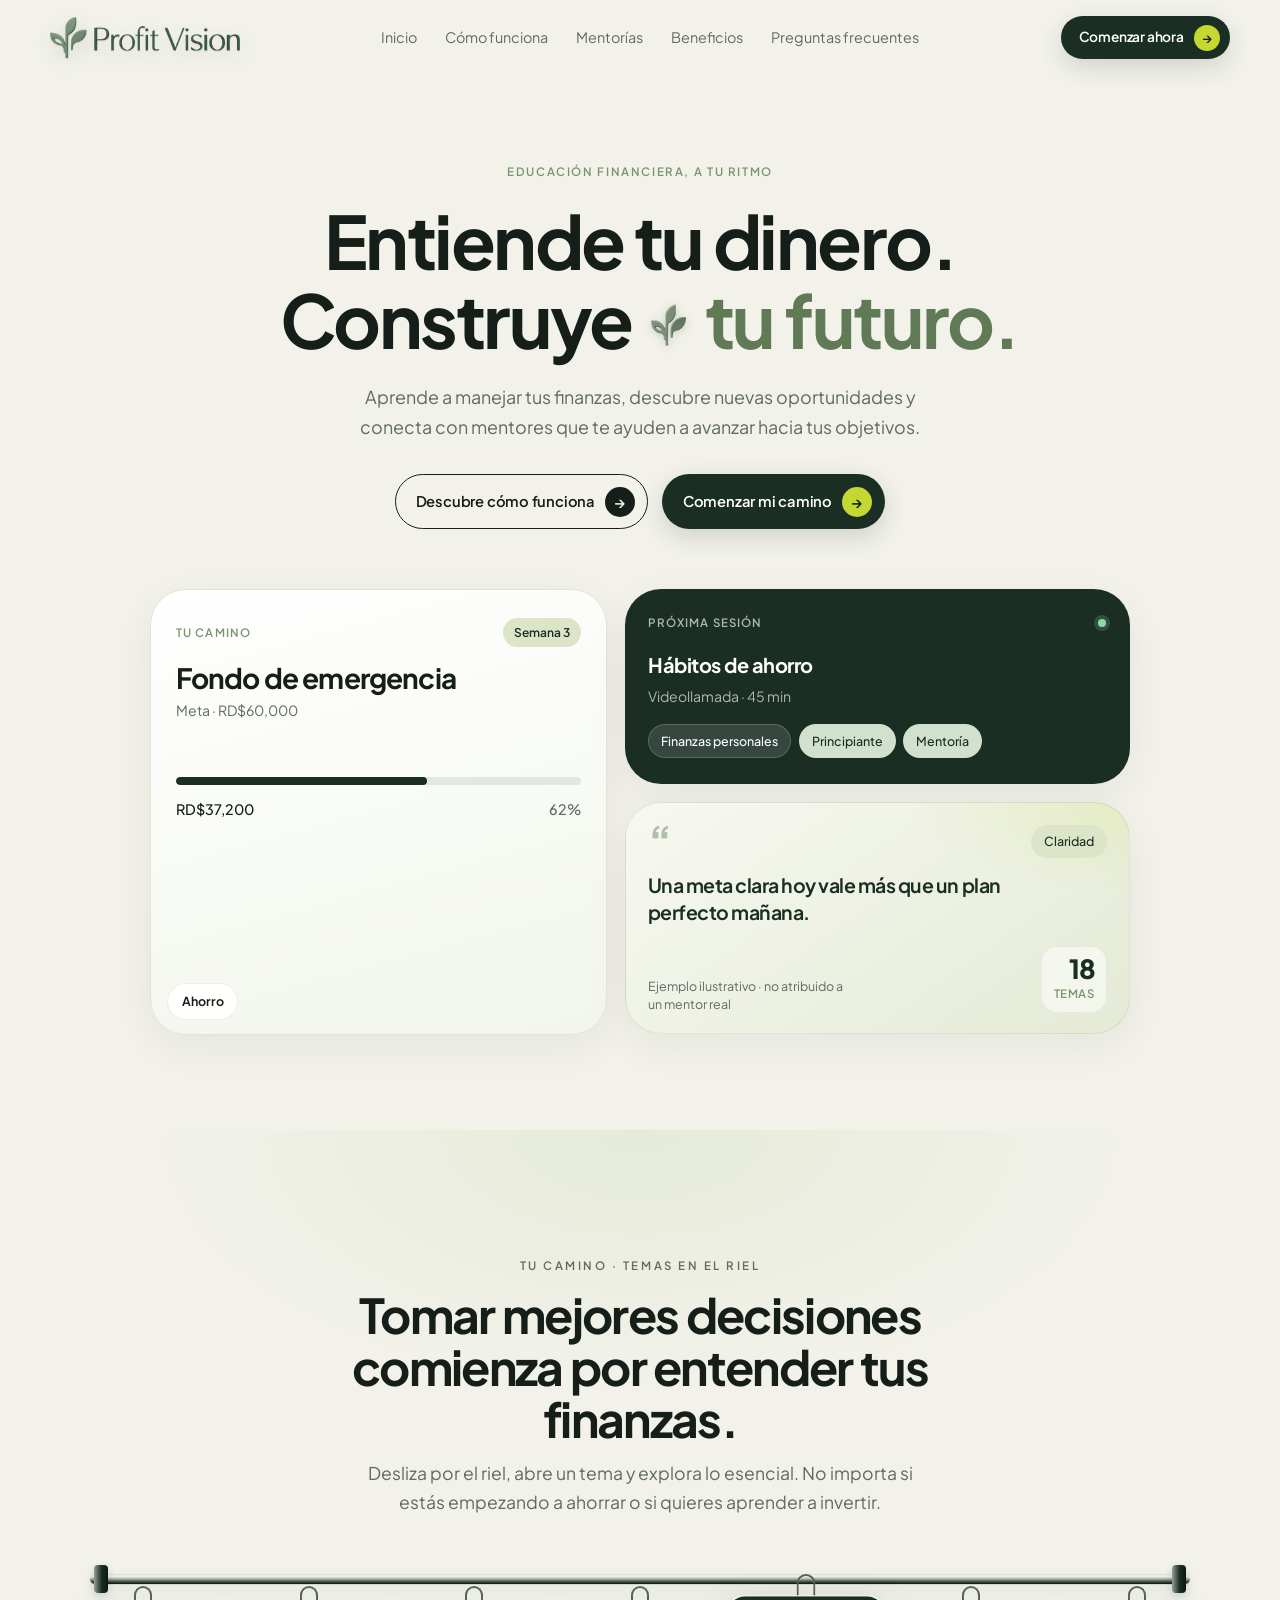
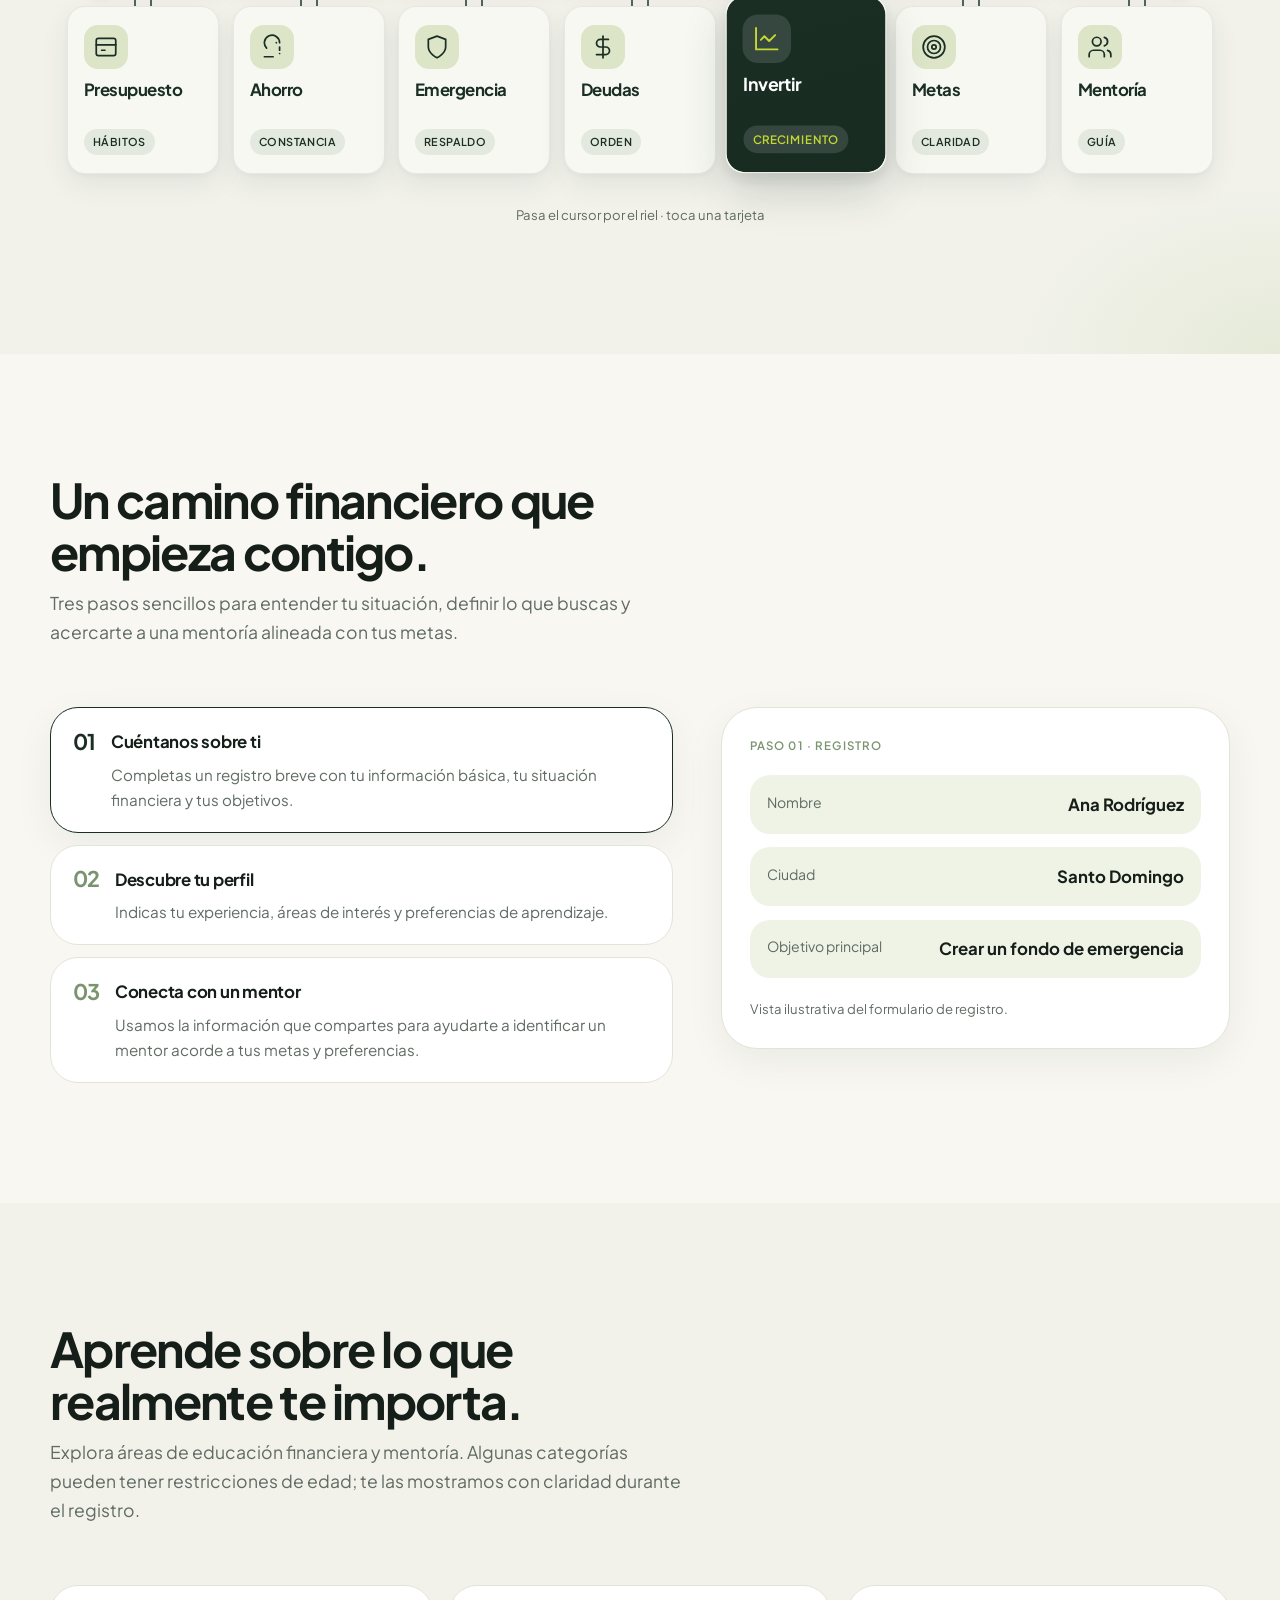
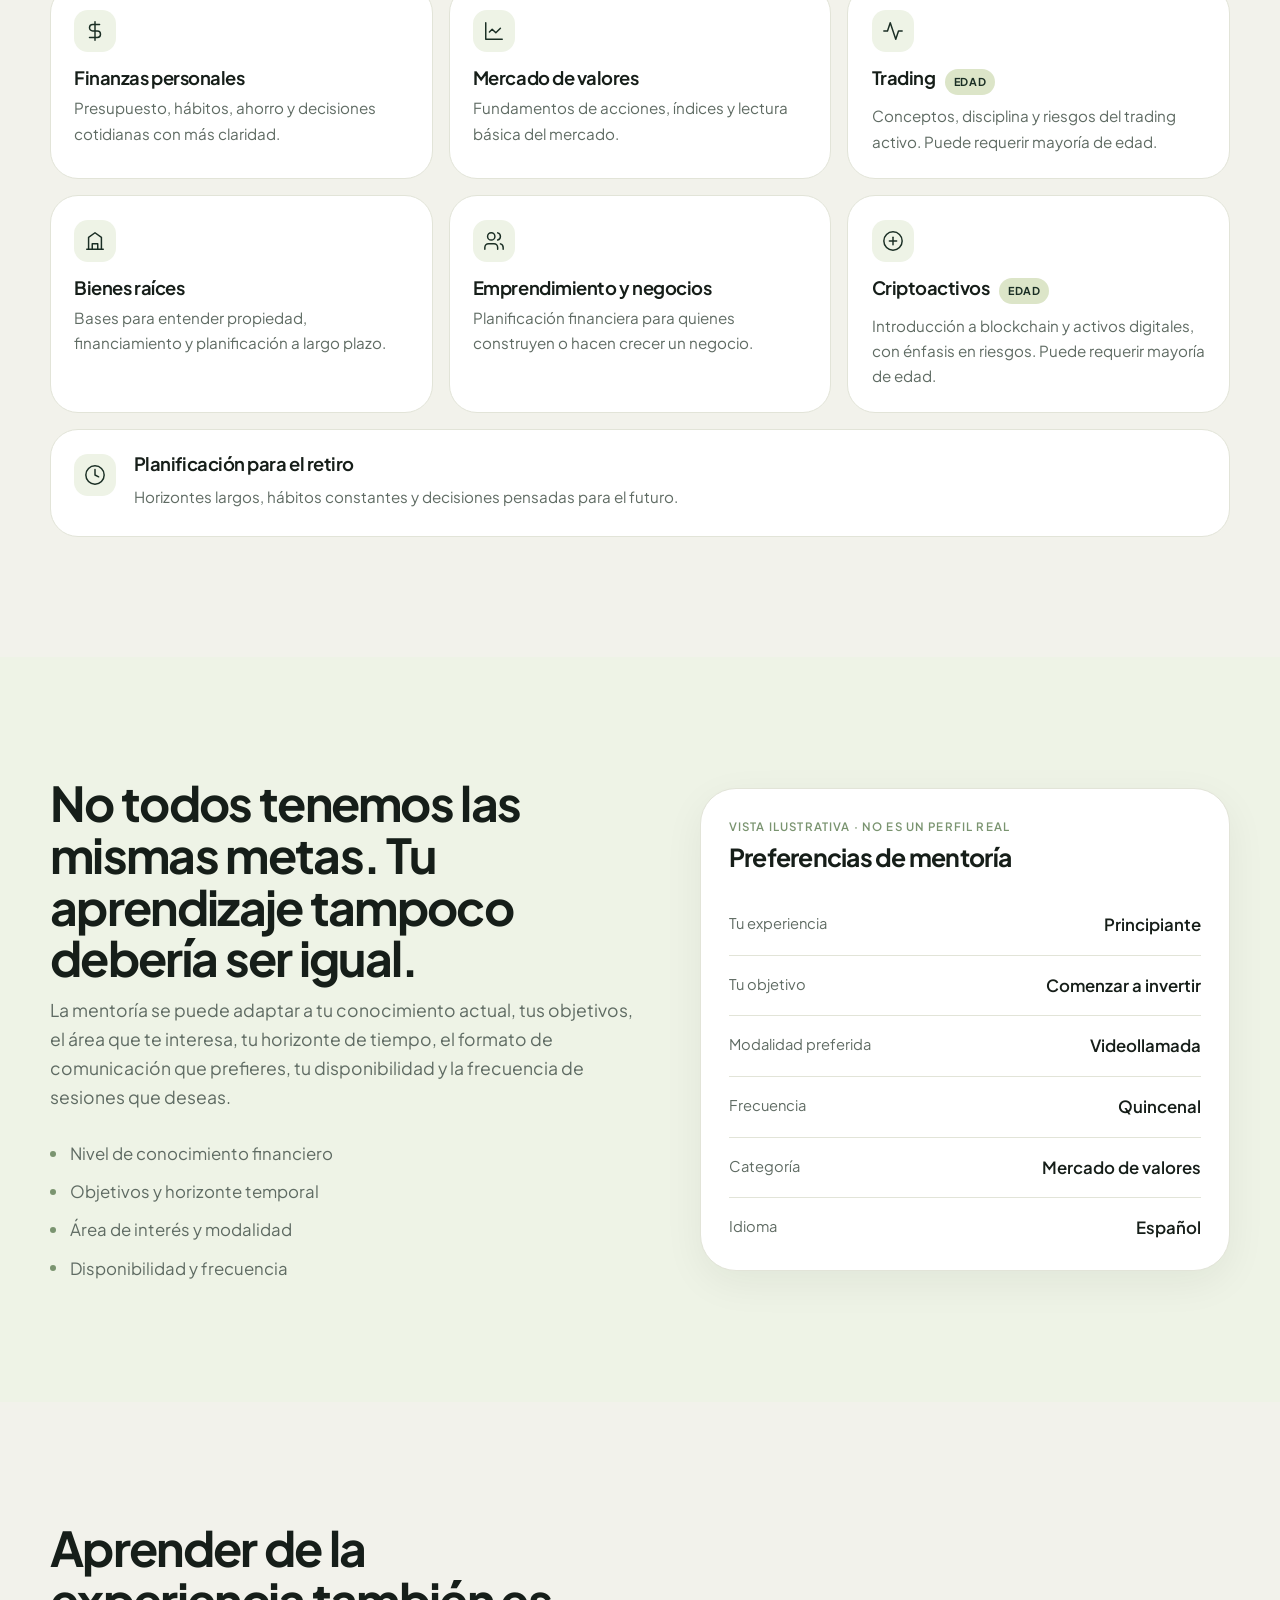
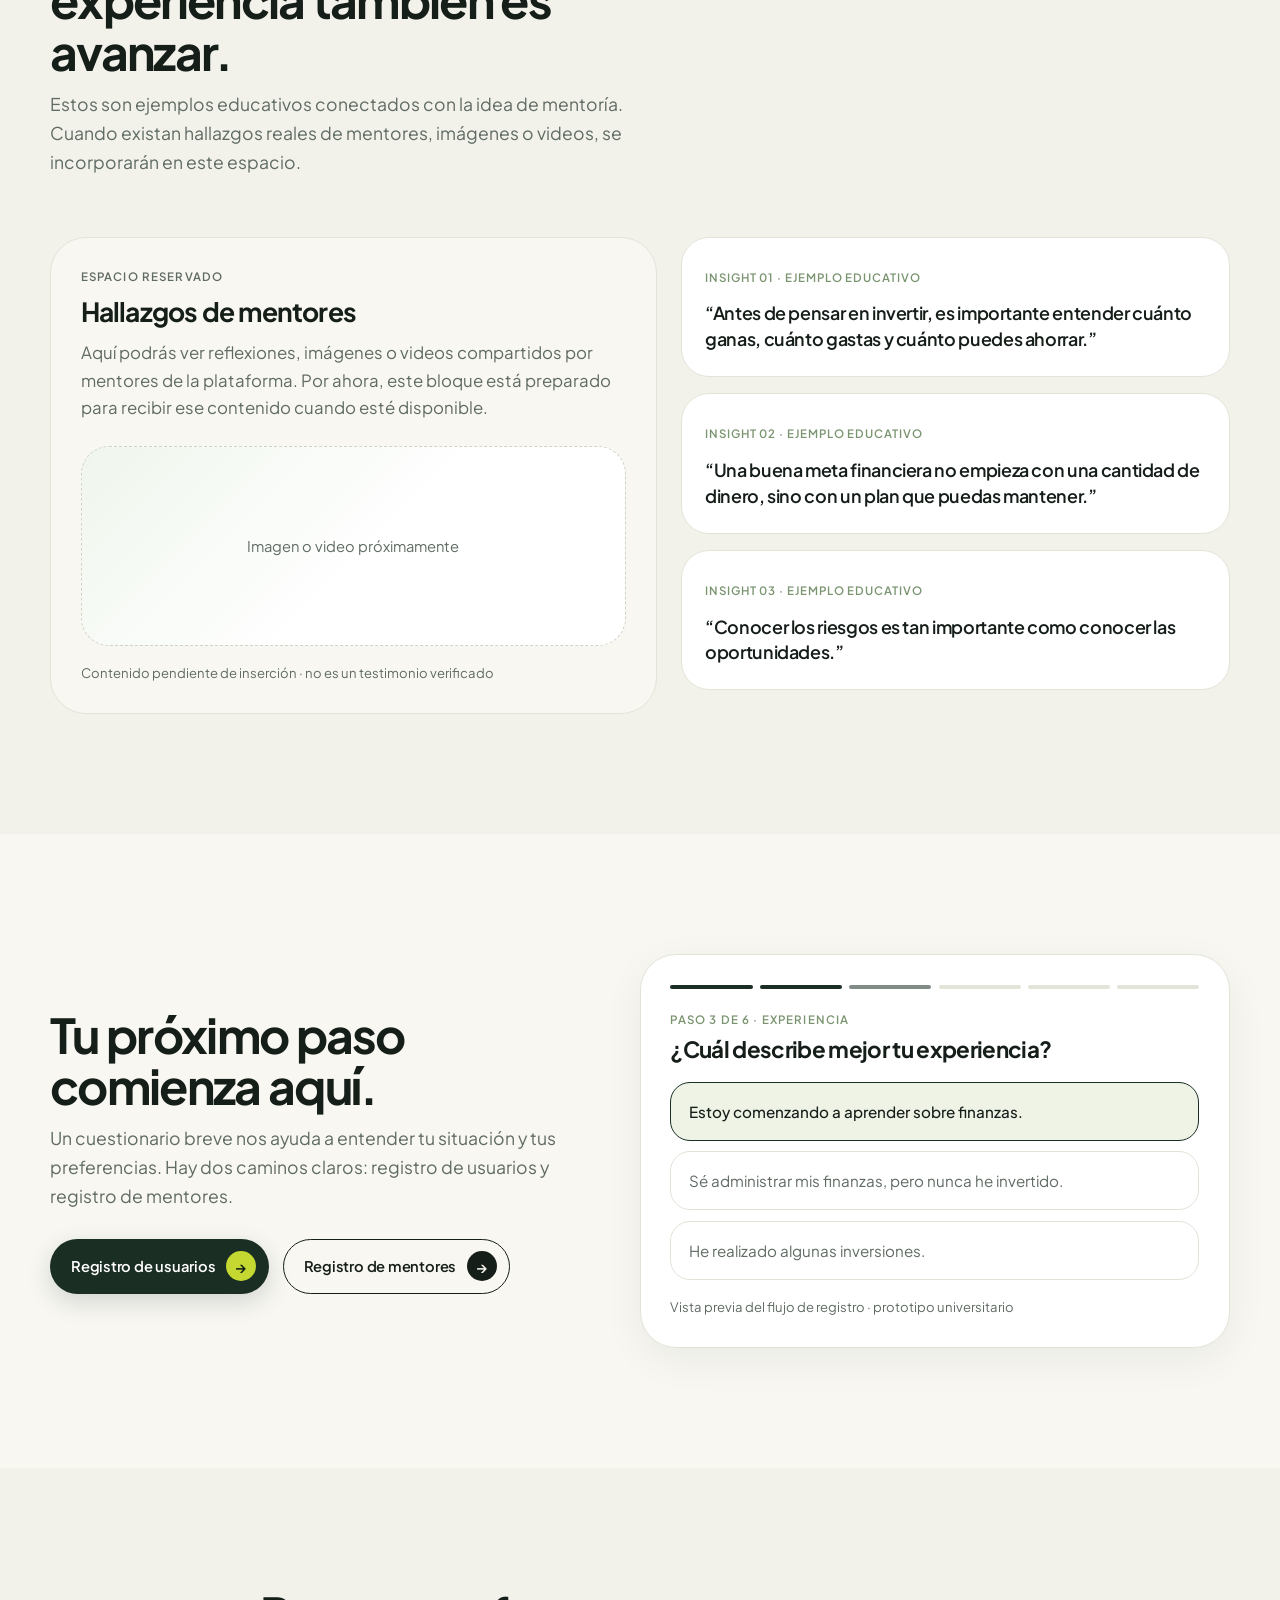
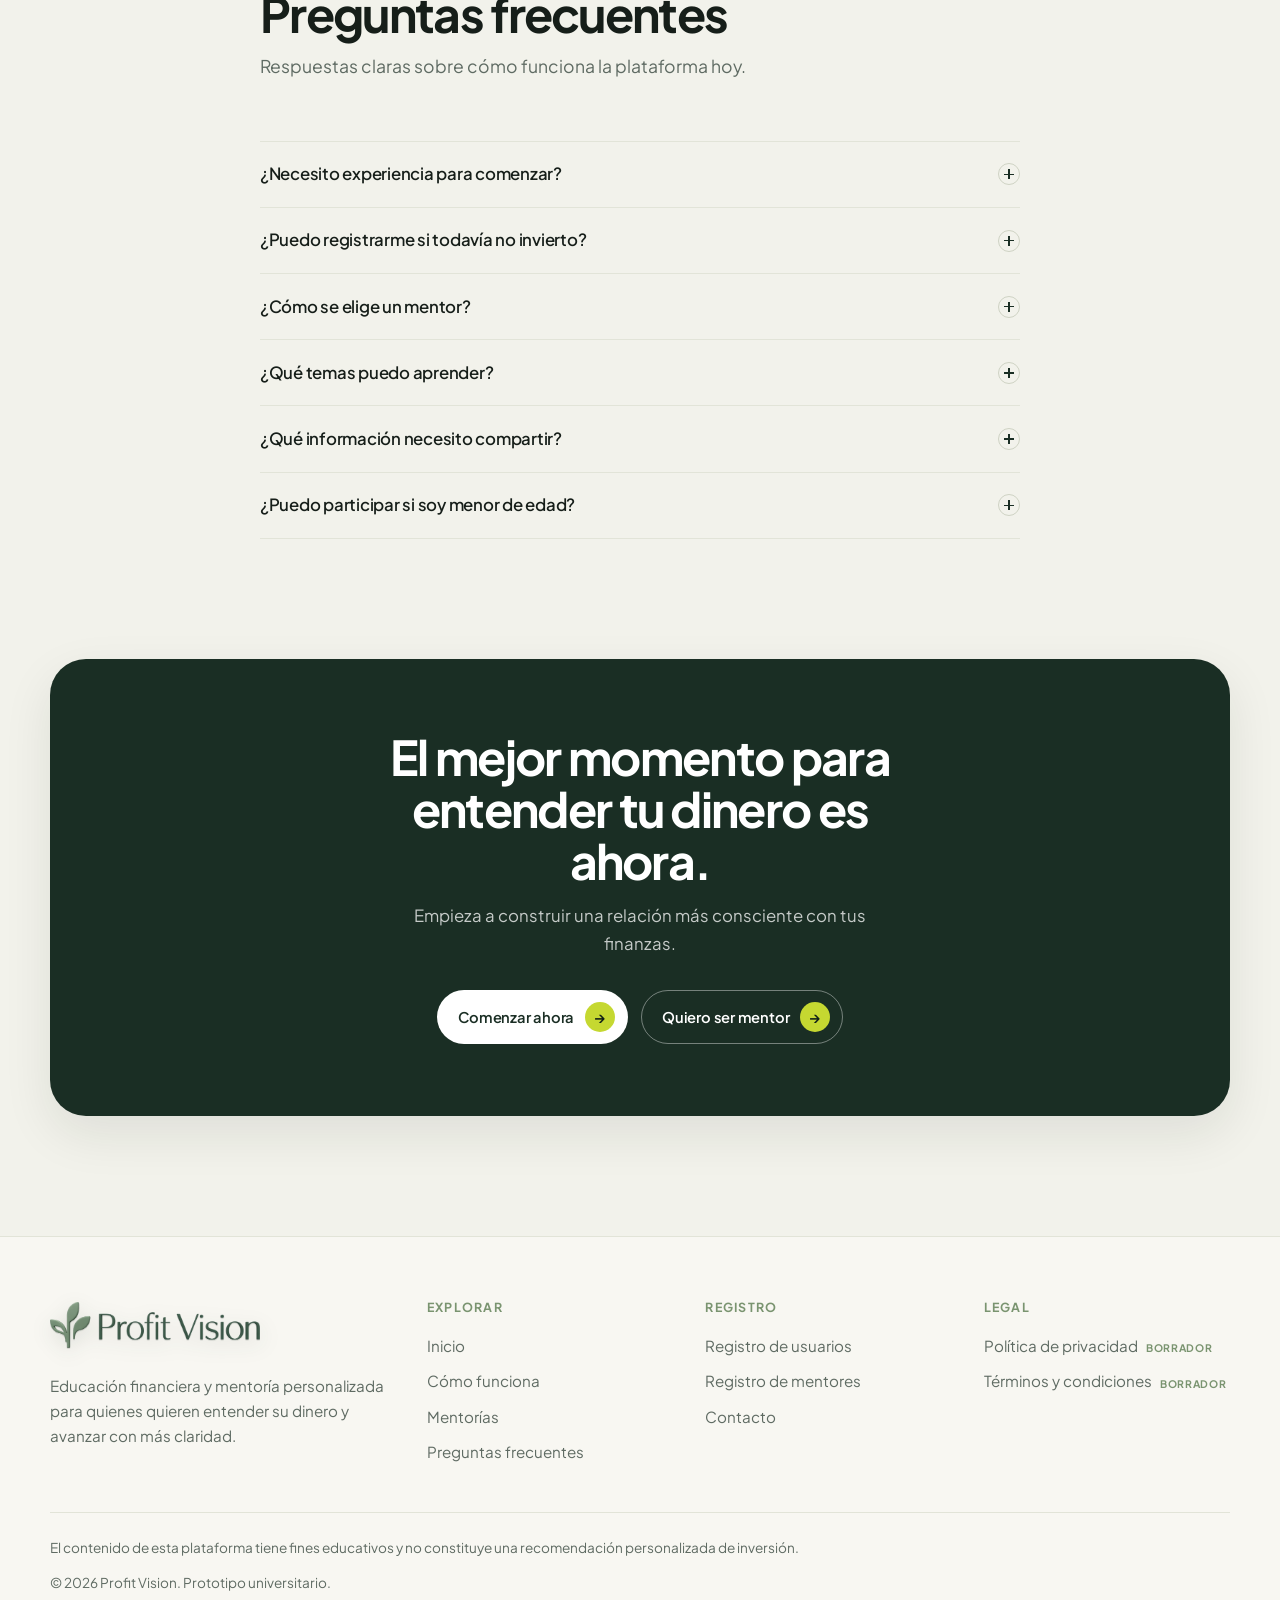
==== commit ab739f9d: "Add files via upload" ====
--- a/index.html
+++ b/index.html
@@ -31,7 +31,7 @@
   <header class="site-header" id="nav" data-header>
     <div class="container header-inner">
       <a class="brand" href="#inicio" aria-label="Profit Vision — Inicio">
-        <img class="brand-logo" src="assets/logo.png" alt="Profit Vision" width="200" height="42" />
+        <img class="brand-logo" src="assets/logo-3d.png" alt="Profit Vision" width="200" height="42" />
       </a>
 
       <nav class="nav-desktop" aria-label="Principal">
@@ -75,7 +75,7 @@
           <p class="eyebrow">Educación financiera, a tu ritmo</p>
           <h1 class="hero-title">
             Entiende tu dinero.<br />
-            <span class="hero-title-line">Construye <img class="hero-inline-sprout" src="assets/sprout.png" alt="" width="48" height="36" /> <span class="text-outline">tu futuro.</span></span>
+            <span class="hero-title-line">Construye <img class="hero-inline-sprout" src="assets/sprout-3d.png" alt="" width="48" height="36" /> <span class="text-outline">tu futuro.</span></span>
           </h1>
           <p class="hero-lead">
             Aprende a manejar tus finanzas, descubre nuevas oportunidades y conecta con mentores que te ayuden a avanzar hacia tus objetivos.
@@ -227,15 +227,8 @@
               </span>
             </button>
           </div>
-          <p class="rail-hint">Desliza el riel · toca una tarjeta para ver el detalle</p>
-        </div>
-
-        <aside class="rail-detail reveal" data-rail-detail aria-live="polite">
-          <p class="ui-label" data-rail-kicker>Tema activo</p>
-          <h3 data-rail-title>Invertir con bases</h3>
-          <p data-rail-copy>Conoce los fundamentos, las oportunidades y los riesgos antes de tomar decisiones. La mentoría te acompaña a tu ritmo.</p>
-          <a class="btn btn-primary btn-sm" href="registro-usuario.html">Explorar este tema <span class="btn-arrow" aria-hidden="true">→</span></a>
-        </aside>
+          <p class="rail-hint">Pasa el cursor por el riel · toca una tarjeta</p>
+        </div>
       </div>
     </section>
 
@@ -607,7 +600,7 @@
     <div class="container footer-grid">
       <div class="footer-brand">
         <a class="brand" href="#inicio" aria-label="Profit Vision">
-          <img class="brand-logo brand-logo--lg" src="assets/logo.png" alt="Profit Vision" width="220" height="48" />
+          <img class="brand-logo brand-logo--lg" src="assets/logo-3d.png" alt="Profit Vision" width="220" height="48" />
         </a>
         <p>Educación financiera y mentoría personalizada para quienes quieren entender su dinero y avanzar con más claridad.</p>
       </div>
--- a/styles.css
+++ b/styles.css
@@ -424,6 +424,8 @@
   display: block;
   object-fit: contain;
   object-position: left center;
+  background: transparent;
+  filter: drop-shadow(0 1px 0 rgba(26, 46, 36, 0.12)) drop-shadow(0 6px 10px rgba(26, 46, 36, 0.14));
 }
 
 .brand-logo--lg {
@@ -743,11 +745,13 @@
 .hero-inline-sprout {
   display: inline-block;
   vertical-align: middle;
-  height: clamp(1.55rem, 3.4vw, 2.35rem);
+  height: clamp(1.7rem, 3.8vw, 2.55rem);
   width: auto;
-  margin: 0 0.15em;
-  transform: translateY(-0.08em);
+  margin: 0 0.12em;
+  transform: translateY(-0.06em);
   object-fit: contain;
+  background: transparent;
+  filter: drop-shadow(0 2px 4px rgba(26, 46, 36, 0.18));
 }
 
 .hero-lead {
@@ -1279,6 +1283,8 @@
 
 .rail-card {
   --swing: 0deg;
+  --rail-ease: cubic-bezier(0.22, 1, 0.36, 1);
+  --rail-dur: 0.78s;
   position: relative;
   flex: 0 0 auto;
   width: min(148px, 38vw);
@@ -1288,11 +1294,14 @@
   cursor: pointer;
   scroll-snap-align: center;
   transform-origin: 50% 0;
-  transform: rotate(var(--swing));
-  transition: transform 0.45s cubic-bezier(0.22, 1, 0.36, 1);
+  transform: rotate(var(--swing)) translateY(0) scale(1);
+  transition:
+    transform var(--rail-dur) var(--rail-ease),
+    z-index 0s linear 0.2s;
   animation: rail-sway 4.8s ease-in-out infinite;
   animation-delay: calc(var(--i) * 0.18s);
   outline: none;
+  will-change: transform;
 }
 
 .rail-card:nth-child(even) {
@@ -1305,10 +1314,22 @@
   outline-offset: 4px;
 }
 
+.rail-card.is-active,
+.rail-card:hover {
+  animation: none;
+  z-index: 3;
+  transition:
+    transform var(--rail-dur) var(--rail-ease),
+    z-index 0s;
+}
+
+.rail-card:hover:not(.is-active) {
+  transform: rotate(0deg) translateY(-7px) scale(1.03);
+  z-index: 2;
+}
+
 .rail-card.is-active {
-  animation: none;
-  transform: rotate(0deg) translateY(-10px) scale(1.05);
-  z-index: 3;
+  transform: rotate(0deg) translateY(-12px) scale(1.06);
 }
 
 .rail-hook {
@@ -1321,9 +1342,14 @@
   border-radius: 12px 12px 0 0;
   background: transparent;
   box-shadow: inset 0 1px 0 rgba(255, 255, 255, 0.35);
+  transition: border-color var(--rail-dur) var(--rail-ease);
 }
 
 .rail-card-face {
+  position: relative;
+  z-index: 0;
+  overflow: hidden;
+  isolation: isolate;
   display: flex;
   flex-direction: column;
   align-items: flex-start;
@@ -1332,31 +1358,52 @@
   padding: 1.15rem 1rem 1.1rem;
   border-radius: 18px;
   border: 1px solid rgba(26, 46, 36, 0.08);
-  background:
-    linear-gradient(165deg, rgba(255, 255, 255, 0.98), rgba(243, 248, 241, 0.92));
+  background: #f7f8f2;
+  color: var(--forest);
   box-shadow:
     0 10px 28px rgba(26, 46, 36, 0.08),
     0 2px 6px rgba(26, 46, 36, 0.04);
   text-align: left;
   transition:
-    box-shadow 0.4s cubic-bezier(0.22, 1, 0.36, 1),
-    border-color 0.35s ease,
-    background 0.35s ease;
-}
-
-.rail-card:hover .rail-card-face,
-.rail-card.is-active .rail-card-face {
+    box-shadow var(--rail-dur) var(--rail-ease),
+    border-color var(--rail-dur) var(--rail-ease),
+    color var(--rail-dur) var(--rail-ease);
+}
+
+.rail-card-face::before {
+  content: "";
+  position: absolute;
+  inset: 0;
+  z-index: -1;
+  border-radius: inherit;
+  background:
+    linear-gradient(
+      165deg,
+      var(--forest) 0%,
+      color-mix(in srgb, var(--forest) 82%, #0d1f16) 100%
+    );
+  opacity: 0;
+  transition: opacity var(--rail-dur) var(--rail-ease);
+  pointer-events: none;
+}
+
+.rail-card:hover:not(.is-active) .rail-card-face {
   border-color: rgba(95, 122, 85, 0.28);
   box-shadow:
-    0 16px 36px rgba(26, 46, 36, 0.12),
-    0 4px 10px rgba(26, 46, 36, 0.06);
+    0 16px 34px rgba(26, 46, 36, 0.11),
+    0 4px 10px rgba(26, 46, 36, 0.05);
 }
 
 .rail-card.is-active .rail-card-face {
-  background:
-    linear-gradient(165deg, var(--forest), color-mix(in srgb, var(--forest) 82%, #0d1f16));
   color: var(--white);
   border-color: transparent;
+  box-shadow:
+    0 18px 40px rgba(26, 46, 36, 0.18),
+    0 6px 14px rgba(26, 46, 36, 0.1);
+}
+
+.rail-card.is-active .rail-card-face::before {
+  opacity: 1;
 }
 
 .rail-card-icon {
@@ -1368,11 +1415,16 @@
   border-radius: 14px;
   background: var(--sage);
   color: var(--forest);
+  transition:
+    background-color var(--rail-dur) var(--rail-ease),
+    color var(--rail-dur) var(--rail-ease),
+    transform var(--rail-dur) var(--rail-ease);
 }
 
 .rail-card.is-active .rail-card-icon {
   background: rgba(255, 255, 255, 0.12);
   color: var(--lime);
+  transform: scale(1.04);
 }
 
 .rail-card-face strong {
@@ -1380,6 +1432,7 @@
   font-weight: 700;
   letter-spacing: -0.03em;
   line-height: 1.2;
+  transition: color var(--rail-dur) var(--rail-ease);
 }
 
 .rail-tag {
@@ -1393,6 +1446,9 @@
   text-transform: uppercase;
   color: var(--forest);
   background: rgba(95, 122, 85, 0.12);
+  transition:
+    background-color var(--rail-dur) var(--rail-ease),
+    color var(--rail-dur) var(--rail-ease);
 }
 
 .rail-card.is-active .rail-tag {
@@ -1407,39 +1463,6 @@
   color: var(--text-secondary);
 }
 
-.rail-detail {
-  margin: 1.75rem auto 0;
-  max-width: 36rem;
-  text-align: center;
-  padding: 1.5rem 1.35rem 1.6rem;
-  border-radius: var(--radius-xl);
-  border: 1px solid var(--border);
-  background:
-    linear-gradient(180deg, rgba(255, 255, 255, 0.88), rgba(243, 248, 241, 0.75));
-  box-shadow: var(--shadow-soft);
-}
-
-.rail-detail .ui-label {
-  margin: 0 0 0.55rem;
-}
-
-.rail-detail h3 {
-  margin: 0 0 0.55rem;
-  font-size: clamp(1.35rem, 2.5vw, 1.7rem);
-  letter-spacing: -0.03em;
-}
-
-.rail-detail p {
-  margin: 0 auto 1.15rem;
-  max-width: 42ch;
-  color: var(--text-secondary);
-  line-height: 1.65;
-}
-
-.rail-detail .btn {
-  margin-inline: auto;
-}
-
 @keyframes rail-sway {
   0%, 100% { transform: rotate(-1.6deg); }
   50% { transform: rotate(1.8deg); }
@@ -1447,6 +1470,7 @@
 
 @media (prefers-reduced-motion: reduce) {
   .rail-card {
+    --rail-dur: 0.01ms;
     animation: none;
   }
 }
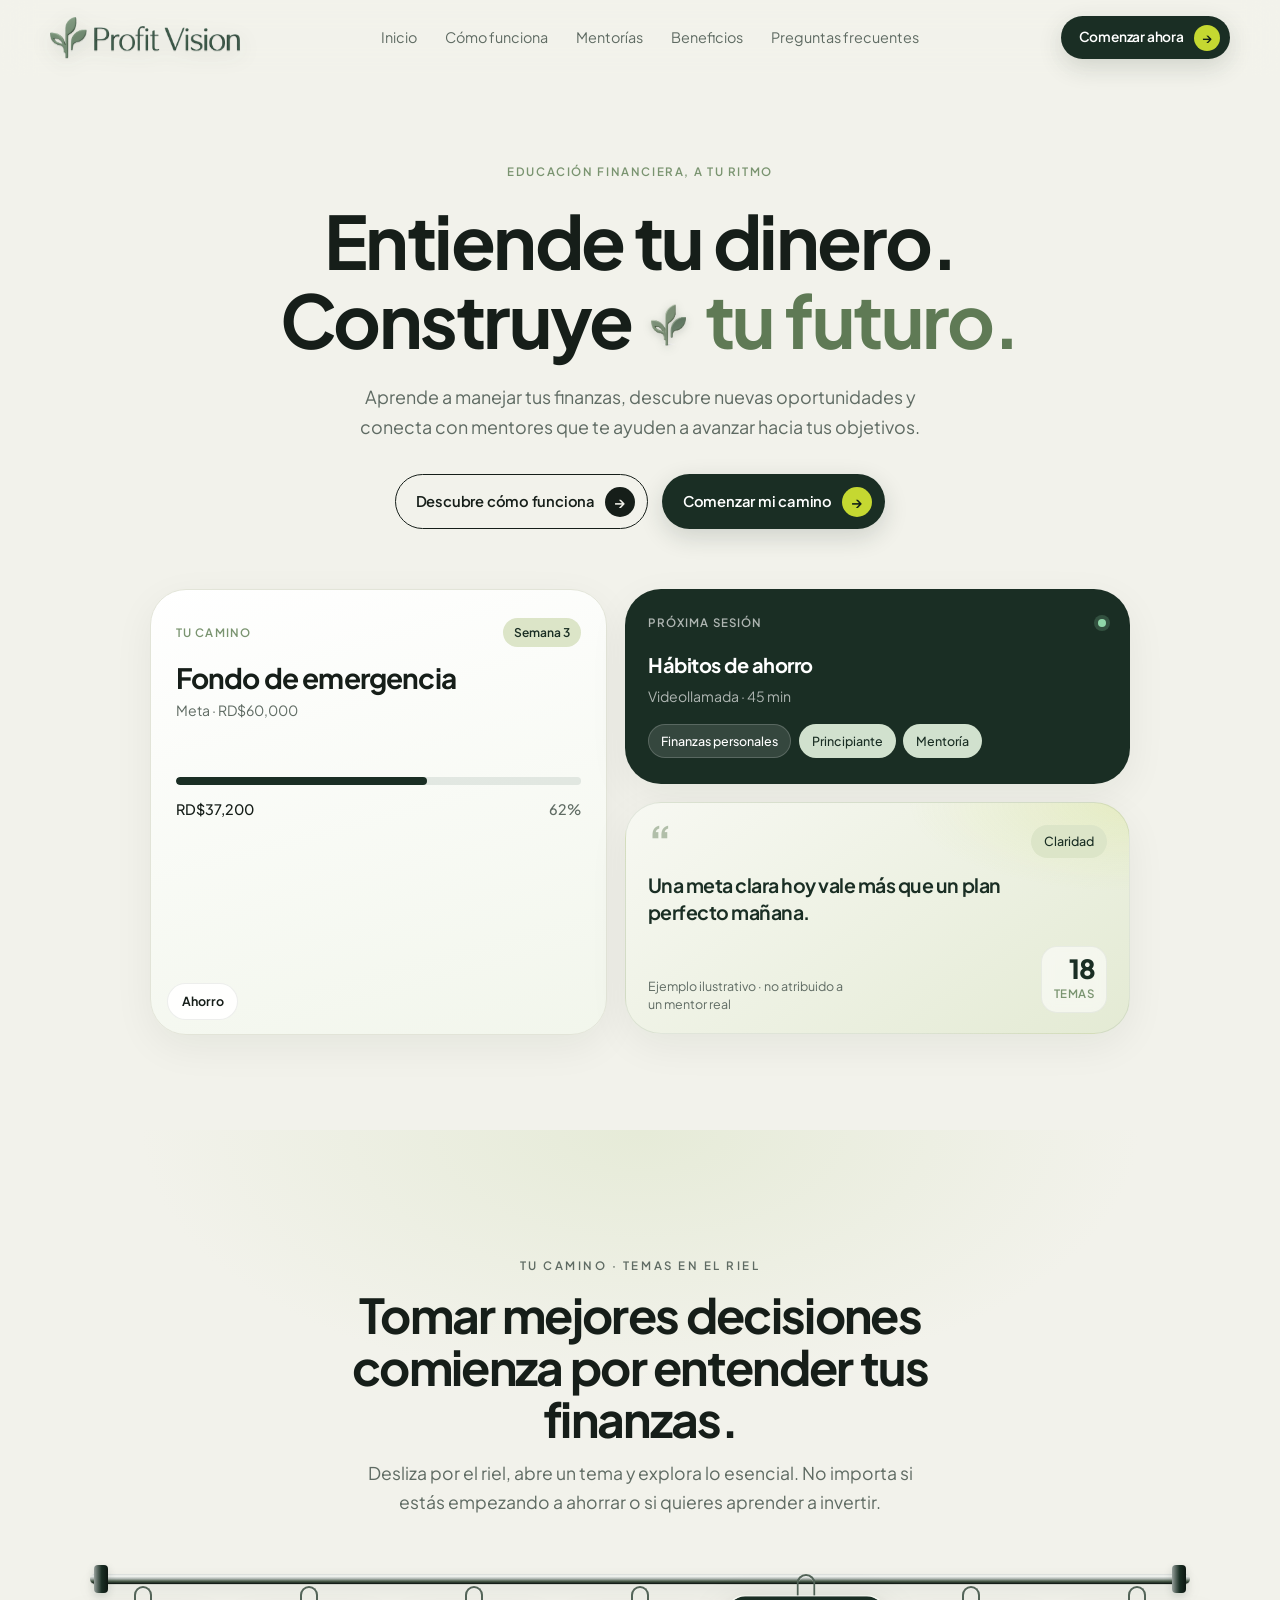
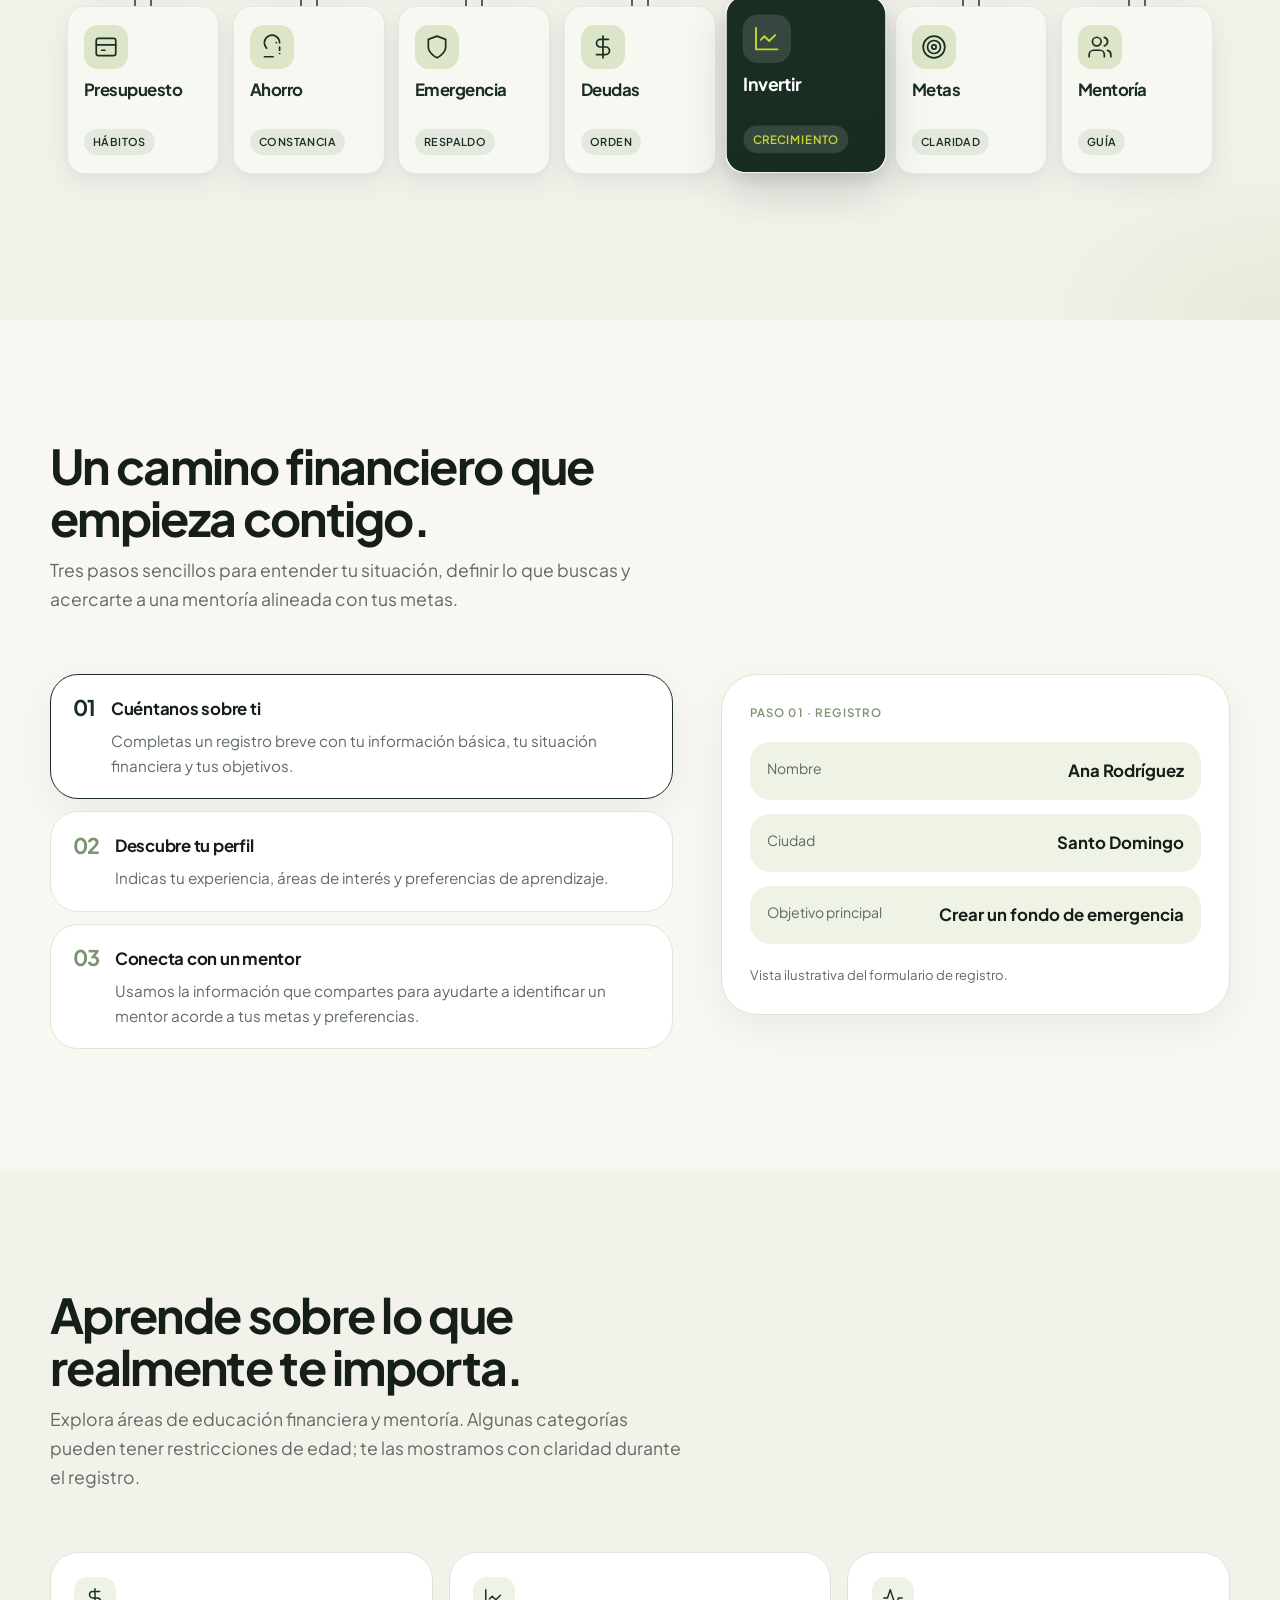
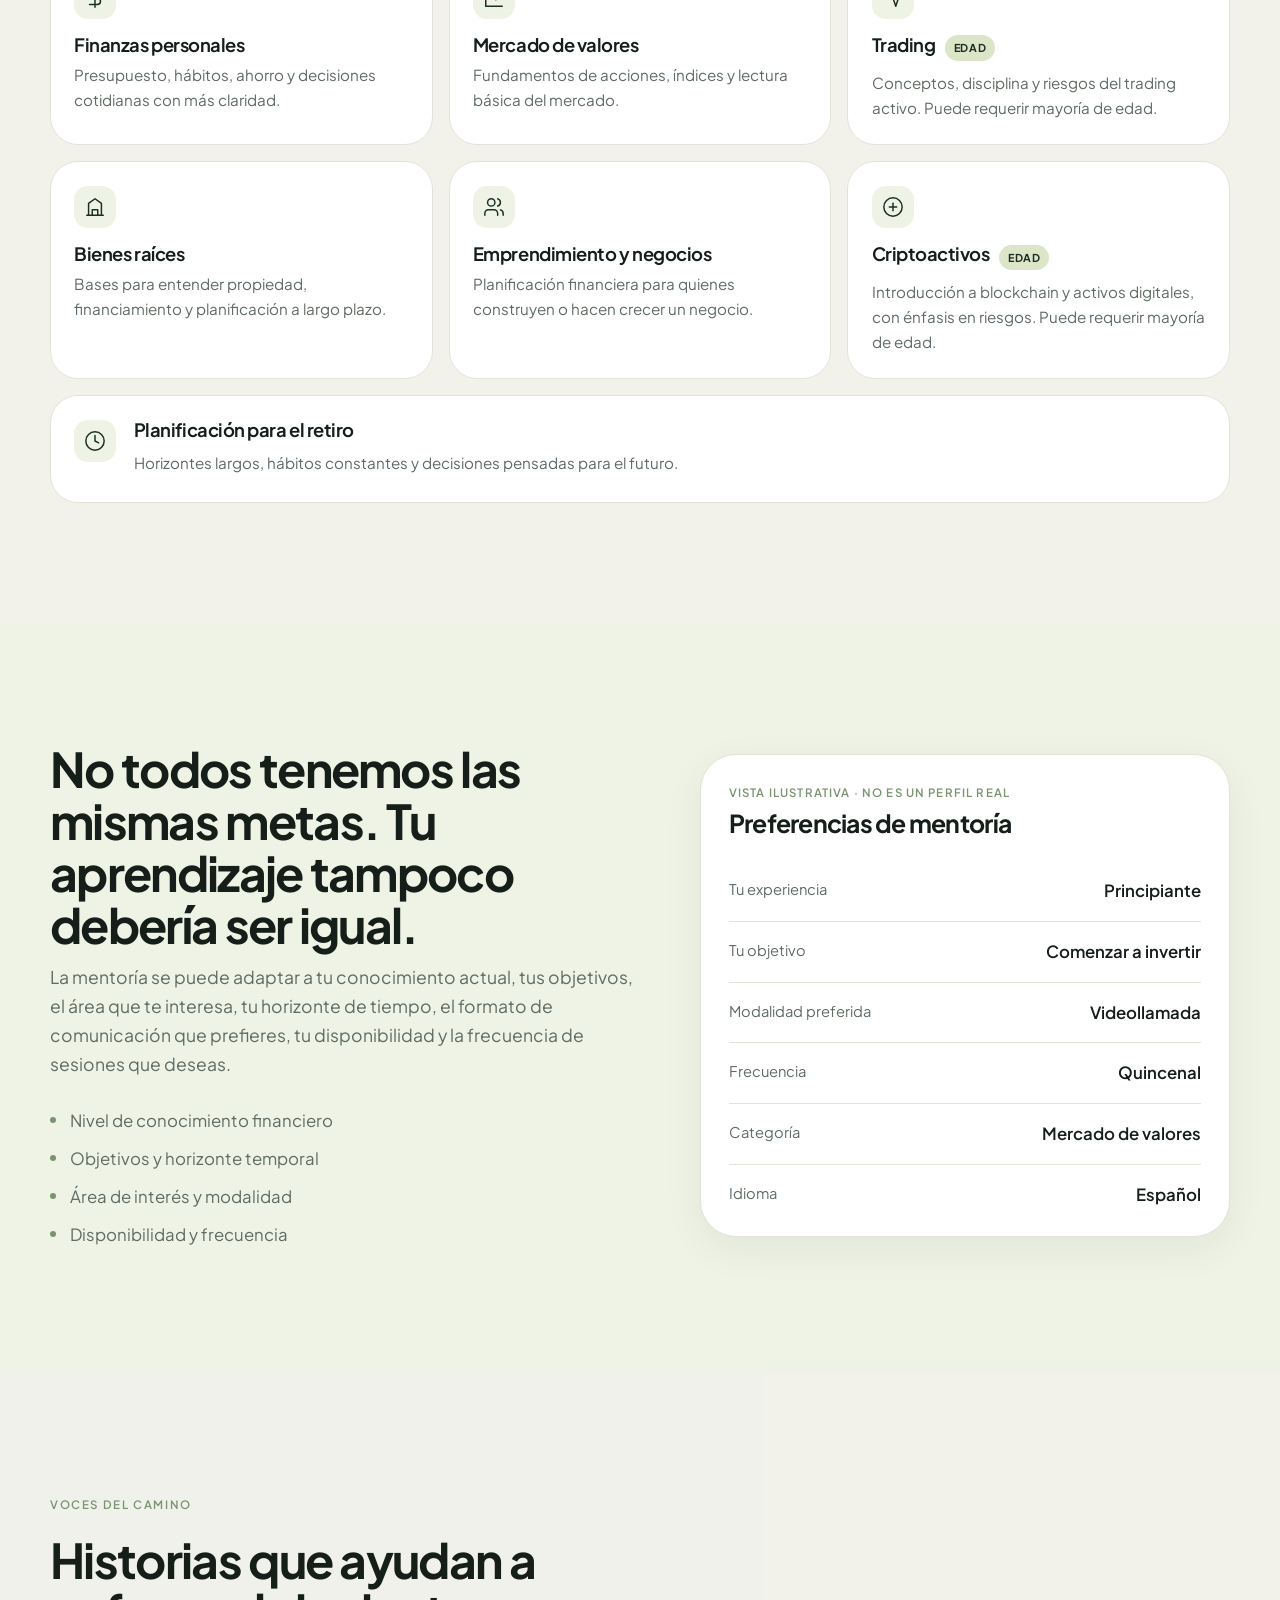
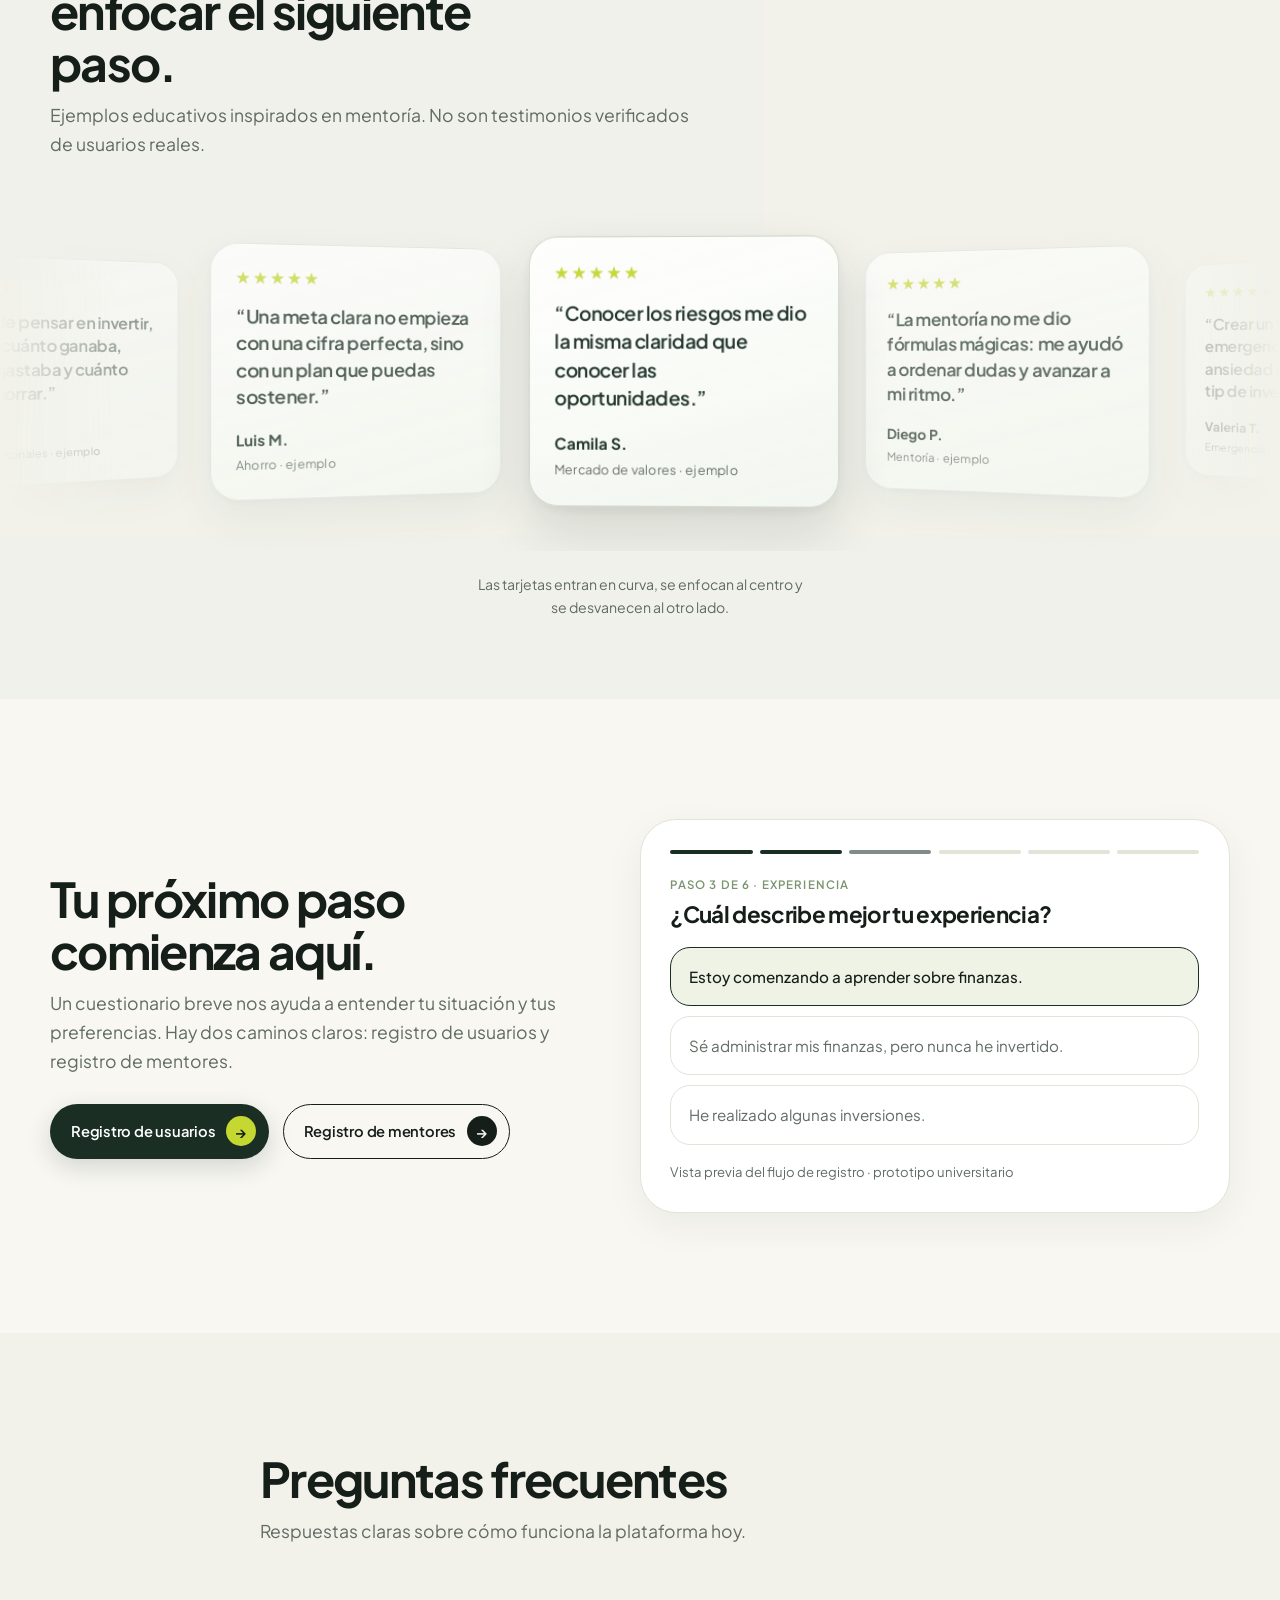
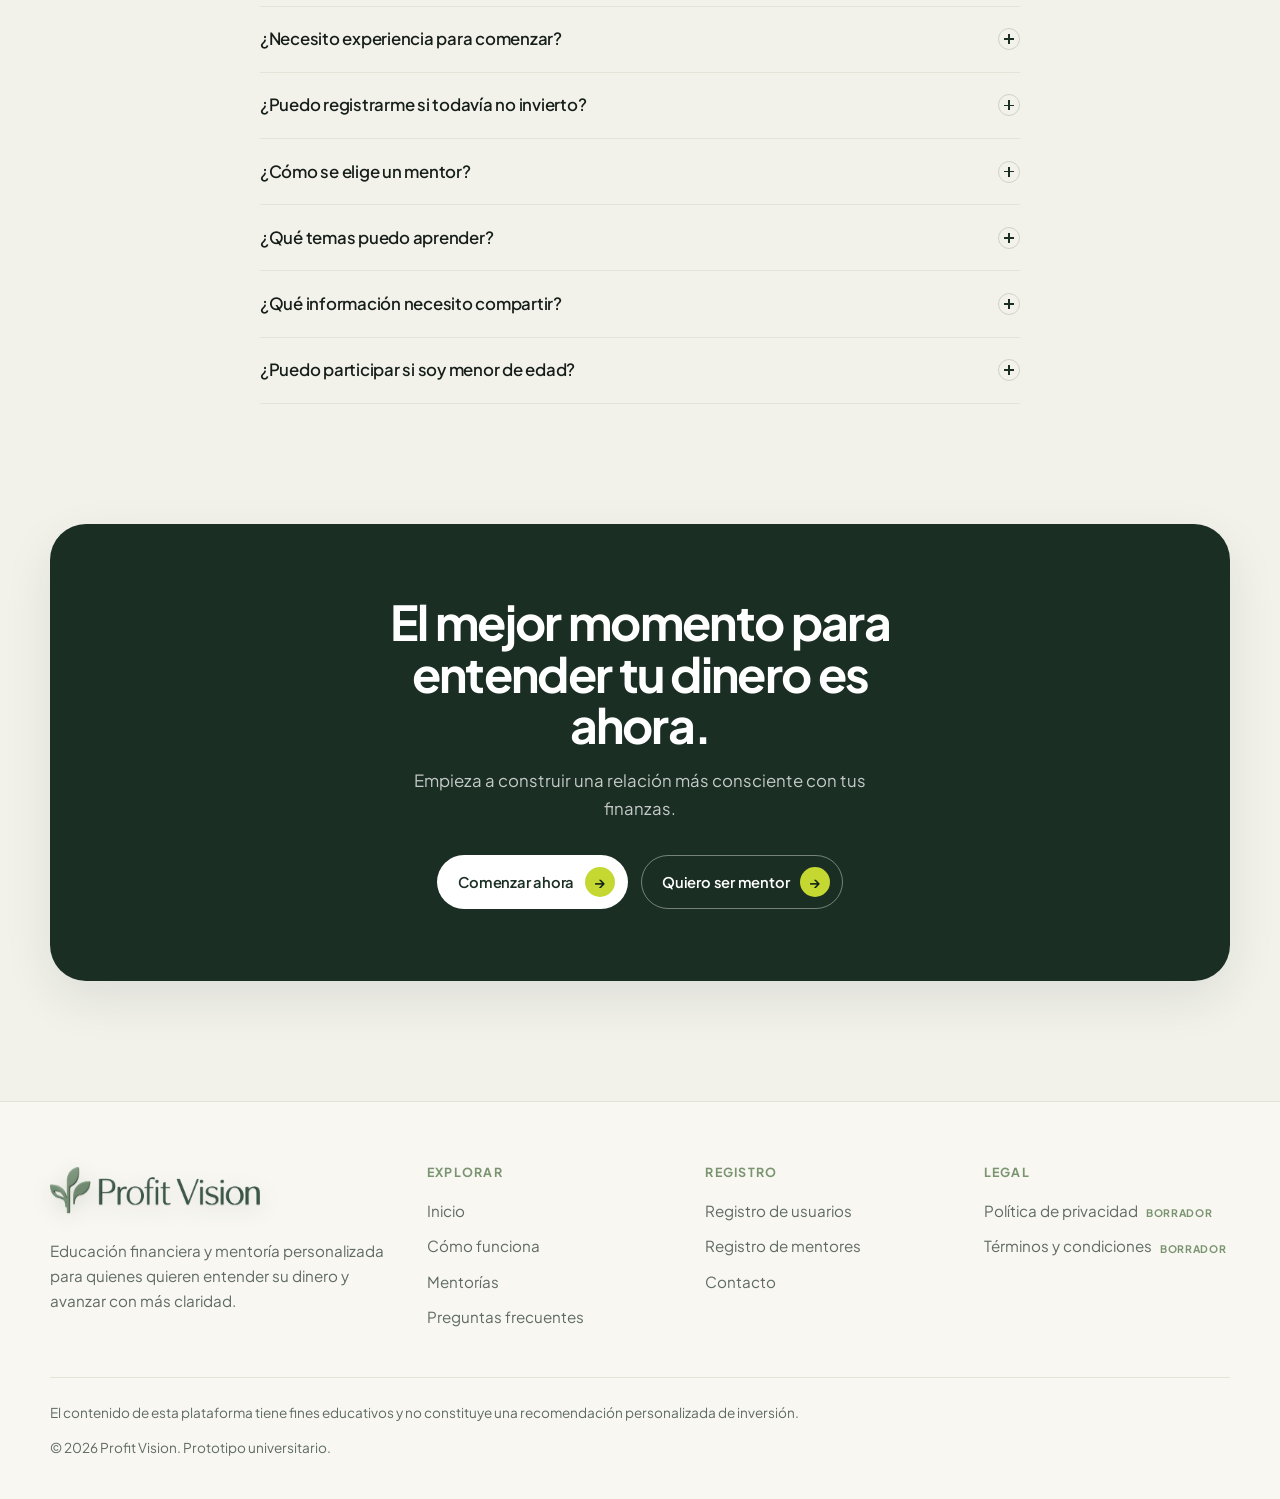
==== commit 5010a124: "Add files via upload" ====
--- a/index.html
+++ b/index.html
@@ -227,7 +227,6 @@
               </span>
             </button>
           </div>
-          <p class="rail-hint">Pasa el cursor por el riel · toca una tarjeta</p>
         </div>
       </div>
     </section>
@@ -426,44 +425,104 @@
       </div>
     </section>
 
-    <!-- MENTOR INSIGHTS -->
-    <section class="section section-insights" id="insights">
+    <!-- TESTIMONIALS — curved 3D rail -->
+    <section class="section section-testimonials" id="insights" data-testimonial-curve>
       <div class="container">
         <div class="section-intro reveal">
-          <h2>Aprender de la experiencia también es avanzar.</h2>
+          <p class="eyebrow">Voces del camino</p>
+          <h2>Historias que ayudan a enfocar el siguiente paso.</h2>
           <p class="lead">
-            Estos son ejemplos educativos conectados con la idea de mentoría. Cuando existan hallazgos reales de mentores, imágenes o videos, se incorporarán en este espacio.
+            Ejemplos educativos inspirados en mentoría. No son testimonios verificados de usuarios reales.
           </p>
         </div>
-
-        <div class="insights-layout">
-          <article class="insight-feature reveal">
-            <p class="insight-kicker">Espacio reservado</p>
-            <h3>Hallazgos de mentores</h3>
-            <p>
-              Aquí podrás ver reflexiones, imágenes o videos compartidos por mentores de la plataforma. Por ahora, este bloque está preparado para recibir ese contenido cuando esté disponible.
-            </p>
-            <div class="insight-media-slot" role="img" aria-label="Espacio para imagen o video de mentor">
-              <span>Imagen o video próximamente</span>
-            </div>
-            <p class="insight-note">Contenido pendiente de inserción · no es un testimonio verificado</p>
-          </article>
-
-          <div class="insight-stack">
-            <article class="insight-card reveal" style="--d: 60ms">
-              <span class="insight-tag">Insight 01 · ejemplo educativo</span>
-              <p>“Antes de pensar en invertir, es importante entender cuánto ganas, cuánto gastas y cuánto puedes ahorrar.”</p>
+      </div>
+
+      <div class="curve-stage reveal" aria-roledescription="carrusel">
+        <div class="curve-viewport" data-curve-viewport>
+          <div class="curve-track" data-curve-track>
+            <article class="curve-card" data-curve-card>
+              <div class="curve-stars" aria-label="5 de 5 estrellas" role="img">
+                <span aria-hidden="true">★</span><span aria-hidden="true">★</span><span aria-hidden="true">★</span><span aria-hidden="true">★</span><span aria-hidden="true">★</span>
+              </div>
+              <p class="curve-quote">“Antes de pensar en invertir, entendí cuánto ganaba, cuánto gastaba y cuánto podía ahorrar.”</p>
+              <div class="curve-meta">
+                <strong>Ana R.</strong>
+                <span>Finanzas personales · ejemplo</span>
+              </div>
             </article>
-            <article class="insight-card reveal" style="--d: 120ms">
-              <span class="insight-tag">Insight 02 · ejemplo educativo</span>
-              <p>“Una buena meta financiera no empieza con una cantidad de dinero, sino con un plan que puedas mantener.”</p>
+            <article class="curve-card" data-curve-card>
+              <div class="curve-stars" aria-label="5 de 5 estrellas" role="img">
+                <span aria-hidden="true">★</span><span aria-hidden="true">★</span><span aria-hidden="true">★</span><span aria-hidden="true">★</span><span aria-hidden="true">★</span>
+              </div>
+              <p class="curve-quote">“Una meta clara no empieza con una cifra perfecta, sino con un plan que puedas sostener.”</p>
+              <div class="curve-meta">
+                <strong>Luis M.</strong>
+                <span>Ahorro · ejemplo</span>
+              </div>
             </article>
-            <article class="insight-card reveal" style="--d: 180ms">
-              <span class="insight-tag">Insight 03 · ejemplo educativo</span>
-              <p>“Conocer los riesgos es tan importante como conocer las oportunidades.”</p>
+            <article class="curve-card" data-curve-card>
+              <div class="curve-stars" aria-label="5 de 5 estrellas" role="img">
+                <span aria-hidden="true">★</span><span aria-hidden="true">★</span><span aria-hidden="true">★</span><span aria-hidden="true">★</span><span aria-hidden="true">★</span>
+              </div>
+              <p class="curve-quote">“Conocer los riesgos me dio la misma claridad que conocer las oportunidades.”</p>
+              <div class="curve-meta">
+                <strong>Camila S.</strong>
+                <span>Mercado de valores · ejemplo</span>
+              </div>
             </article>
-          </div>
-        </div>
+            <article class="curve-card" data-curve-card>
+              <div class="curve-stars" aria-label="5 de 5 estrellas" role="img">
+                <span aria-hidden="true">★</span><span aria-hidden="true">★</span><span aria-hidden="true">★</span><span aria-hidden="true">★</span><span aria-hidden="true">★</span>
+              </div>
+              <p class="curve-quote">“La mentoría no me dio fórmulas mágicas: me ayudó a ordenar dudas y avanzar a mi ritmo.”</p>
+              <div class="curve-meta">
+                <strong>Diego P.</strong>
+                <span>Mentoría · ejemplo</span>
+              </div>
+            </article>
+            <article class="curve-card" data-curve-card>
+              <div class="curve-stars" aria-label="5 de 5 estrellas" role="img">
+                <span aria-hidden="true">★</span><span aria-hidden="true">★</span><span aria-hidden="true">★</span><span aria-hidden="true">★</span><span aria-hidden="true">★</span>
+              </div>
+              <p class="curve-quote">“Crear un fondo de emergencia bajó mi ansiedad más que cualquier tip de inversión.”</p>
+              <div class="curve-meta">
+                <strong>Valeria T.</strong>
+                <span>Emergencia · ejemplo</span>
+              </div>
+            </article>
+            <article class="curve-card" data-curve-card>
+              <div class="curve-stars" aria-label="5 de 5 estrellas" role="img">
+                <span aria-hidden="true">★</span><span aria-hidden="true">★</span><span aria-hidden="true">★</span><span aria-hidden="true">★</span><span aria-hidden="true">★</span>
+              </div>
+              <p class="curve-quote">“Empecé sin experiencia. Lo importante fue entender el lenguaje del dinero sin presión.”</p>
+              <div class="curve-meta">
+                <strong>Jorge H.</strong>
+                <span>Principiante · ejemplo</span>
+              </div>
+            </article>
+            <article class="curve-card" data-curve-card>
+              <div class="curve-stars" aria-label="5 de 5 estrellas" role="img">
+                <span aria-hidden="true">★</span><span aria-hidden="true">★</span><span aria-hidden="true">★</span><span aria-hidden="true">★</span><span aria-hidden="true">★</span>
+              </div>
+              <p class="curve-quote">“Pasé de reaccionar a cada gasto a decidir con calma qué sí y qué no.”</p>
+              <div class="curve-meta">
+                <strong>Marina C.</strong>
+                <span>Presupuesto · ejemplo</span>
+              </div>
+            </article>
+            <article class="curve-card" data-curve-card>
+              <div class="curve-stars" aria-label="5 de 5 estrellas" role="img">
+                <span aria-hidden="true">★</span><span aria-hidden="true">★</span><span aria-hidden="true">★</span><span aria-hidden="true">★</span><span aria-hidden="true">★</span>
+              </div>
+              <p class="curve-quote">“Invertir dejó de ser un misterio cuando alguien me explicó los conceptos con paciencia.”</p>
+              <div class="curve-meta">
+                <strong>Andrés V.</strong>
+                <span>Educación · ejemplo</span>
+              </div>
+            </article>
+          </div>
+        </div>
+        <p class="curve-caption">Las tarjetas entran en curva, se enfocan al centro y se desvanecen al otro lado.</p>
       </div>
     </section>
 
--- a/styles.css
+++ b/styles.css
@@ -1456,13 +1456,6 @@
   background: rgba(255, 255, 255, 0.12);
 }
 
-.rail-hint {
-  margin: 0.35rem 0 0;
-  text-align: center;
-  font-size: 0.82rem;
-  color: var(--text-secondary);
-}
-
 @keyframes rail-sway {
   0%, 100% { transform: rotate(-1.6deg); }
   50% { transform: rotate(1.8deg); }
@@ -1484,10 +1477,6 @@
     justify-content: center;
     overflow: visible;
     padding-inline: 1.5rem;
-  }
-
-  .rail-hint {
-    margin-top: 0.75rem;
   }
 }
 
@@ -1812,105 +1801,147 @@
   text-align: right;
 }
 
-/* Insights */
-.section-insights {
-  background: var(--cream);
-}
-
-.insights-layout {
-  display: grid;
-  gap: 1.25rem;
-}
-
-@media (min-width: 960px) {
-  .insights-layout {
-    grid-template-columns: 1.05fr 0.95fr;
-    gap: 1.5rem;
-    align-items: start;
-  }
-}
-
-.insight-feature {
-  background: var(--off-white);
-  border: 1px solid var(--border);
-  border-radius: var(--radius-xl);
-  padding: 1.85rem;
-}
-
-.insight-kicker {
-  font-size: 0.72rem;
+/* Testimonials — curved 3D rail */
+.section-testimonials {
+  background: color-mix(in srgb, var(--cream) 50%, transparent);
+  overflow: hidden;
+  padding-bottom: clamp(3rem, 7vw, 5rem);
+}
+
+.section-testimonials .section-intro {
+  margin-bottom: 2rem;
+}
+
+.curve-stage {
+  position: relative;
+  margin-top: 0.5rem;
+}
+
+.curve-viewport {
+  position: relative;
+  height: clamp(280px, 42vw, 360px);
+  perspective: 1400px;
+  perspective-origin: 50% 45%;
+  cursor: grab;
+  touch-action: pan-y;
+  user-select: none;
+  -webkit-mask-image: linear-gradient(90deg, transparent 0%, #000 10%, #000 90%, transparent 100%);
+  mask-image: linear-gradient(90deg, transparent 0%, #000 10%, #000 90%, transparent 100%);
+}
+
+.curve-viewport.is-dragging {
+  cursor: grabbing;
+}
+
+.curve-track {
+  position: absolute;
+  inset: 0;
+  display: flex;
+  align-items: center;
+  gap: 1.15rem;
+  width: max-content;
+  padding: 1.5rem 0;
+  transform-style: preserve-3d;
+  will-change: transform;
+}
+
+.curve-card {
+  flex: 0 0 auto;
+  width: min(280px, 72vw);
+  min-height: 220px;
+  padding: 1.45rem 1.35rem 1.35rem;
+  border-radius: 28px;
+  border: 1px solid rgba(26, 46, 36, 0.1);
+  background: linear-gradient(165deg, rgba(255, 255, 255, 0.94), rgba(243, 248, 241, 0.88));
+  box-shadow: 0 18px 40px rgba(26, 46, 36, 0.08), 0 2px 8px rgba(26, 46, 36, 0.04);
+  transform-origin: center center;
+  transform-style: preserve-3d;
+  backface-visibility: hidden;
+  display: flex;
+  flex-direction: column;
+  gap: 1.1rem;
+  transition: box-shadow 0.55s cubic-bezier(0.22, 1, 0.36, 1);
+}
+
+.curve-card.is-focus {
+  box-shadow: 0 24px 50px rgba(26, 46, 36, 0.14), 0 4px 12px rgba(26, 46, 36, 0.06);
+  border-color: rgba(95, 122, 85, 0.28);
+}
+
+.curve-stars {
+  display: inline-flex;
+  gap: 0.18rem;
+  color: #c5d831;
+  font-size: 1rem;
+  line-height: 1;
+  letter-spacing: 0;
+  text-shadow: 0 1px 0 rgba(26, 46, 36, 0.08);
+}
+
+.curve-stars span {
+  display: inline-block;
+}
+
+.curve-quote {
+  margin: 0;
+  font-size: clamp(1.02rem, 2.2vw, 1.18rem);
   font-weight: 600;
-  letter-spacing: 0.1em;
-  text-transform: uppercase;
-  color: var(--muted-green);
-  margin-bottom: 0.75rem;
-}
-
-.insight-feature h3 {
-  font-size: 1.65rem;
+  line-height: 1.45;
+  letter-spacing: -0.025em;
+  color: var(--forest);
+}
+
+.curve-meta {
+  margin-top: auto;
+  display: flex;
+  flex-direction: column;
+  gap: 0.2rem;
+}
+
+.curve-meta strong {
+  font-size: 0.95rem;
   font-weight: 700;
-  letter-spacing: -0.03em;
-}
-
-.insight-feature > p {
+  color: var(--forest);
+}
+
+.curve-meta span {
+  font-size: 0.78rem;
   color: var(--text-secondary);
-}
-
-.insight-media-slot {
-  margin: 1.5rem 0 1rem;
-  min-height: 200px;
-  border-radius: var(--radius-lg);
-  border: 1.5px dashed var(--border-strong);
-  background:
-    linear-gradient(135deg, rgba(220, 235, 215, 0.45), transparent 55%),
-    var(--white);
-  display: grid;
-  place-items: center;
+  letter-spacing: 0.02em;
+}
+
+.curve-caption {
+  margin: 1.35rem auto 0;
+  max-width: 42ch;
+  text-align: center;
+  font-size: 0.88rem;
   color: var(--text-secondary);
-  font-size: 0.92rem;
-}
-
-.insight-note {
-  font-size: 0.82rem;
-  color: var(--text-secondary);
-}
-
-.insight-stack {
-  display: flex;
-  flex-direction: column;
-  gap: 1rem;
-}
-
-.insight-card {
-  padding: 1.5rem 1.45rem;
-  border: 1px solid var(--border);
-  border-radius: var(--radius-lg);
-  background: var(--white);
-  transition: box-shadow 0.25s var(--ease), transform 0.25s var(--ease);
-}
-
-.insight-card:hover {
-  box-shadow: var(--shadow-soft);
-  transform: translateY(-2px);
-}
-
-.insight-tag {
-  display: inline-block;
-  font-size: 0.72rem;
-  font-weight: 600;
-  letter-spacing: 0.08em;
-  text-transform: uppercase;
-  color: var(--muted-green);
-  margin-bottom: 0.85rem;
-}
-
-.insight-card p {
-  font-style: normal;
-  font-weight: 600;
-  font-size: 1.12rem;
-  line-height: 1.45;
-  letter-spacing: -0.02em;
-  margin: 0;
+  padding-inline: var(--pad);
+}
+
+@media (min-width: 768px) {
+  .curve-card {
+    width: 300px;
+    min-height: 240px;
+    padding: 1.65rem 1.5rem 1.5rem;
+  }
+}
+
+@media (prefers-reduced-motion: reduce) {
+  .curve-viewport {
+    overflow-x: auto;
+    -webkit-mask-image: none;
+    mask-image: none;
+  }
+
+  .curve-track {
+    position: relative;
+    padding-inline: var(--pad);
+  }
+
+  .curve-card {
+    transform: none !important;
+  }
 }
 
 /* Registration preview */
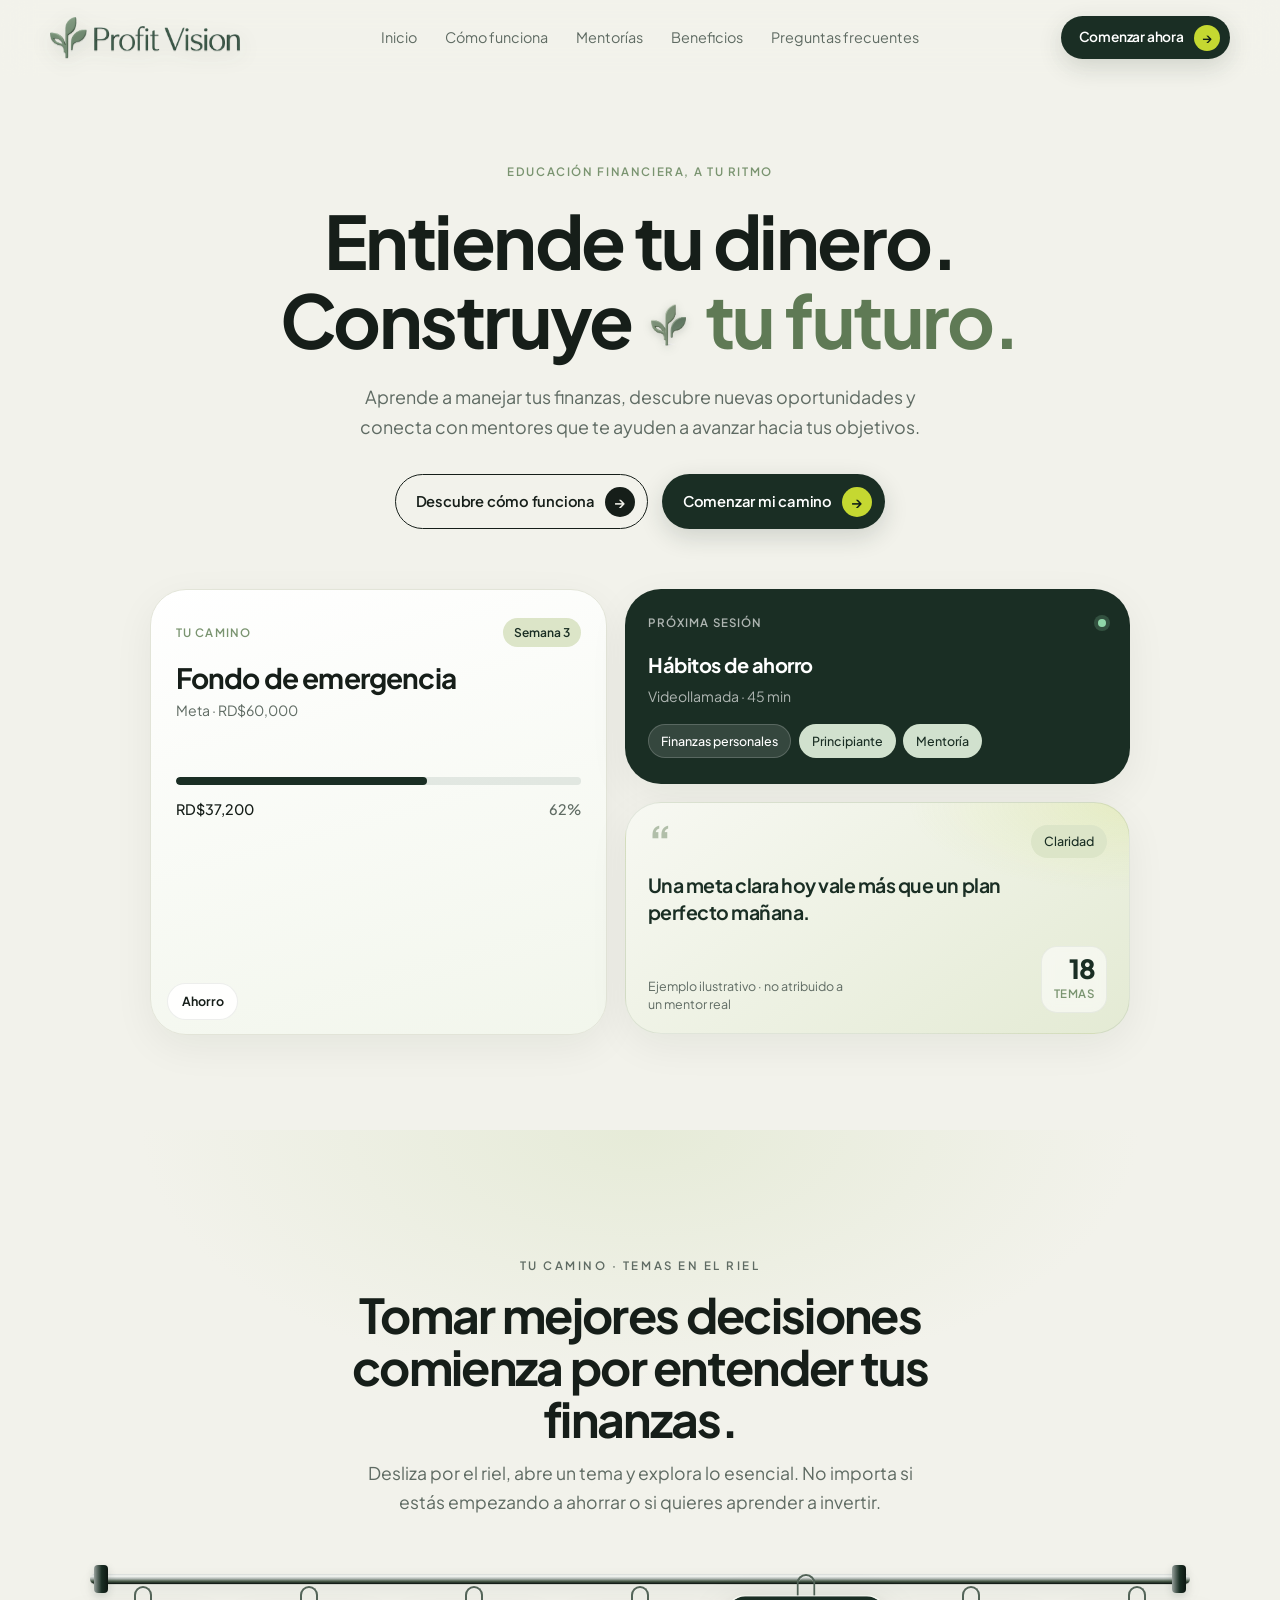
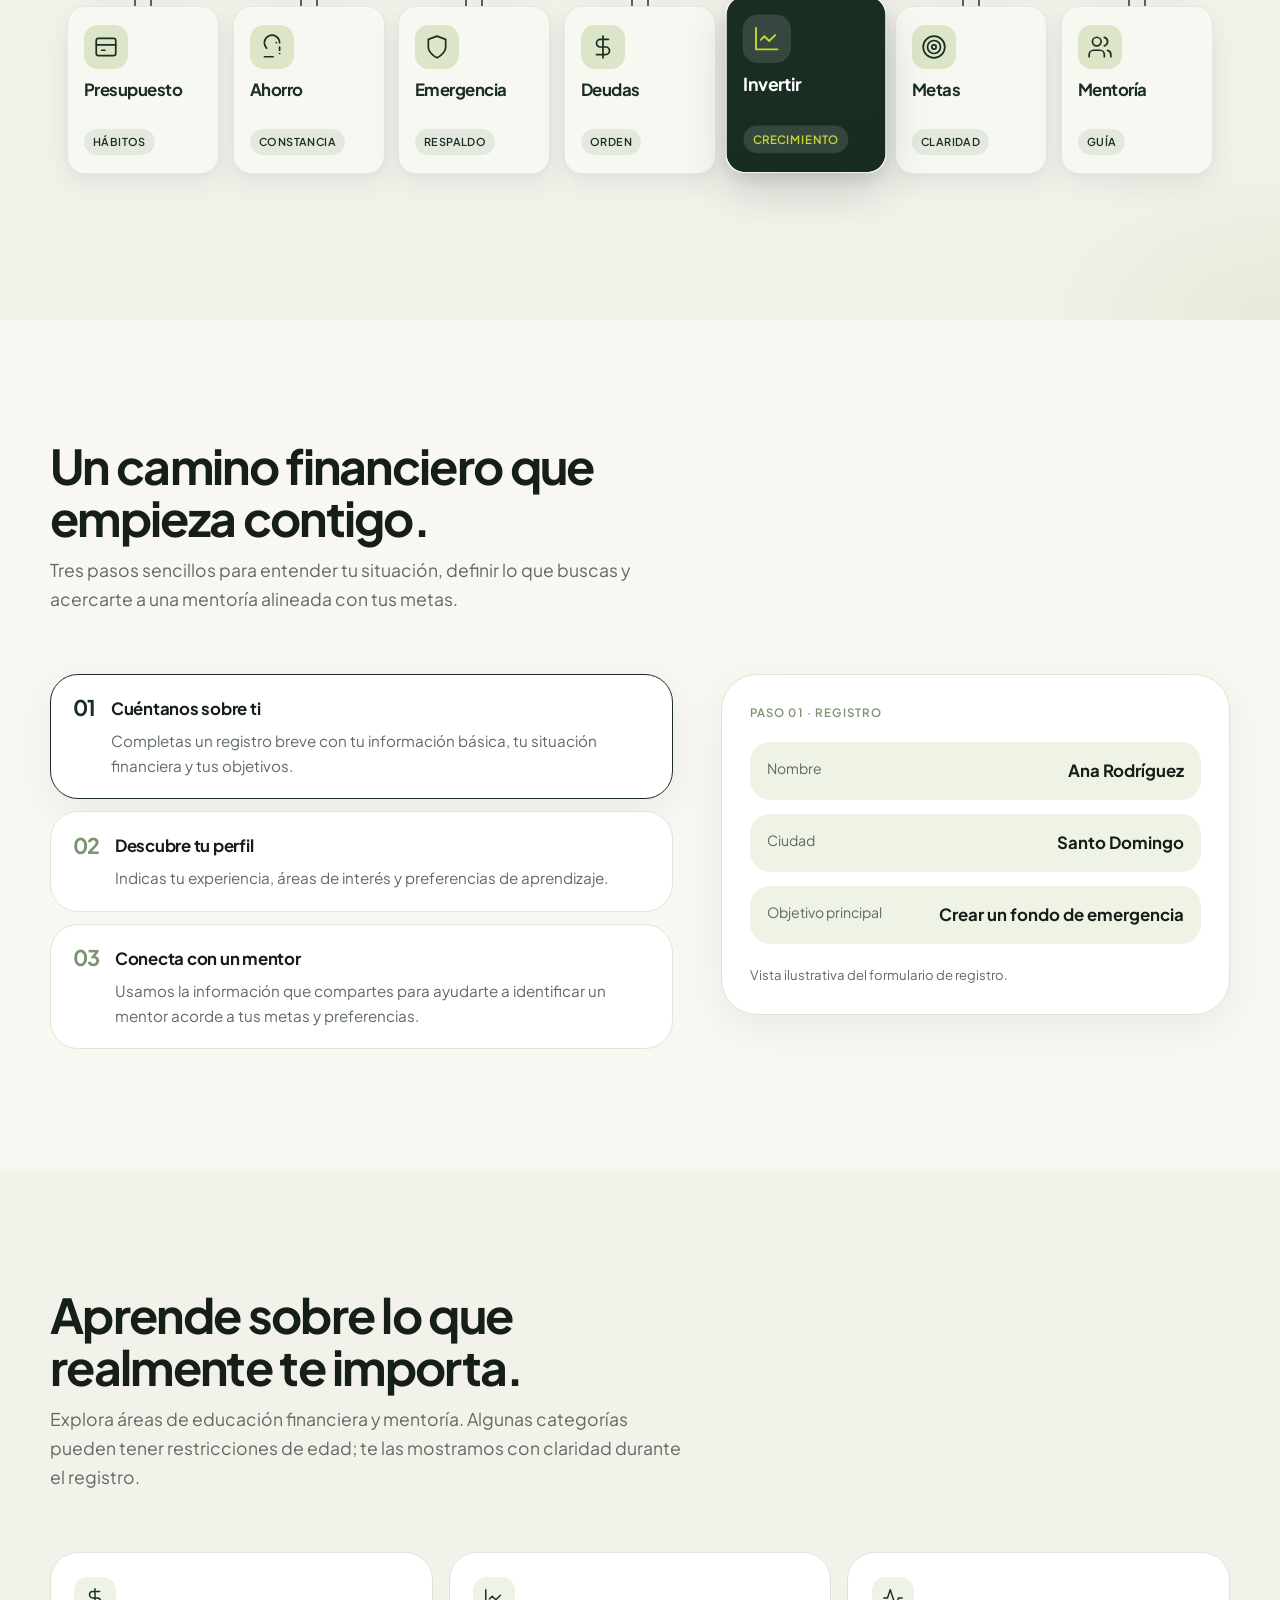
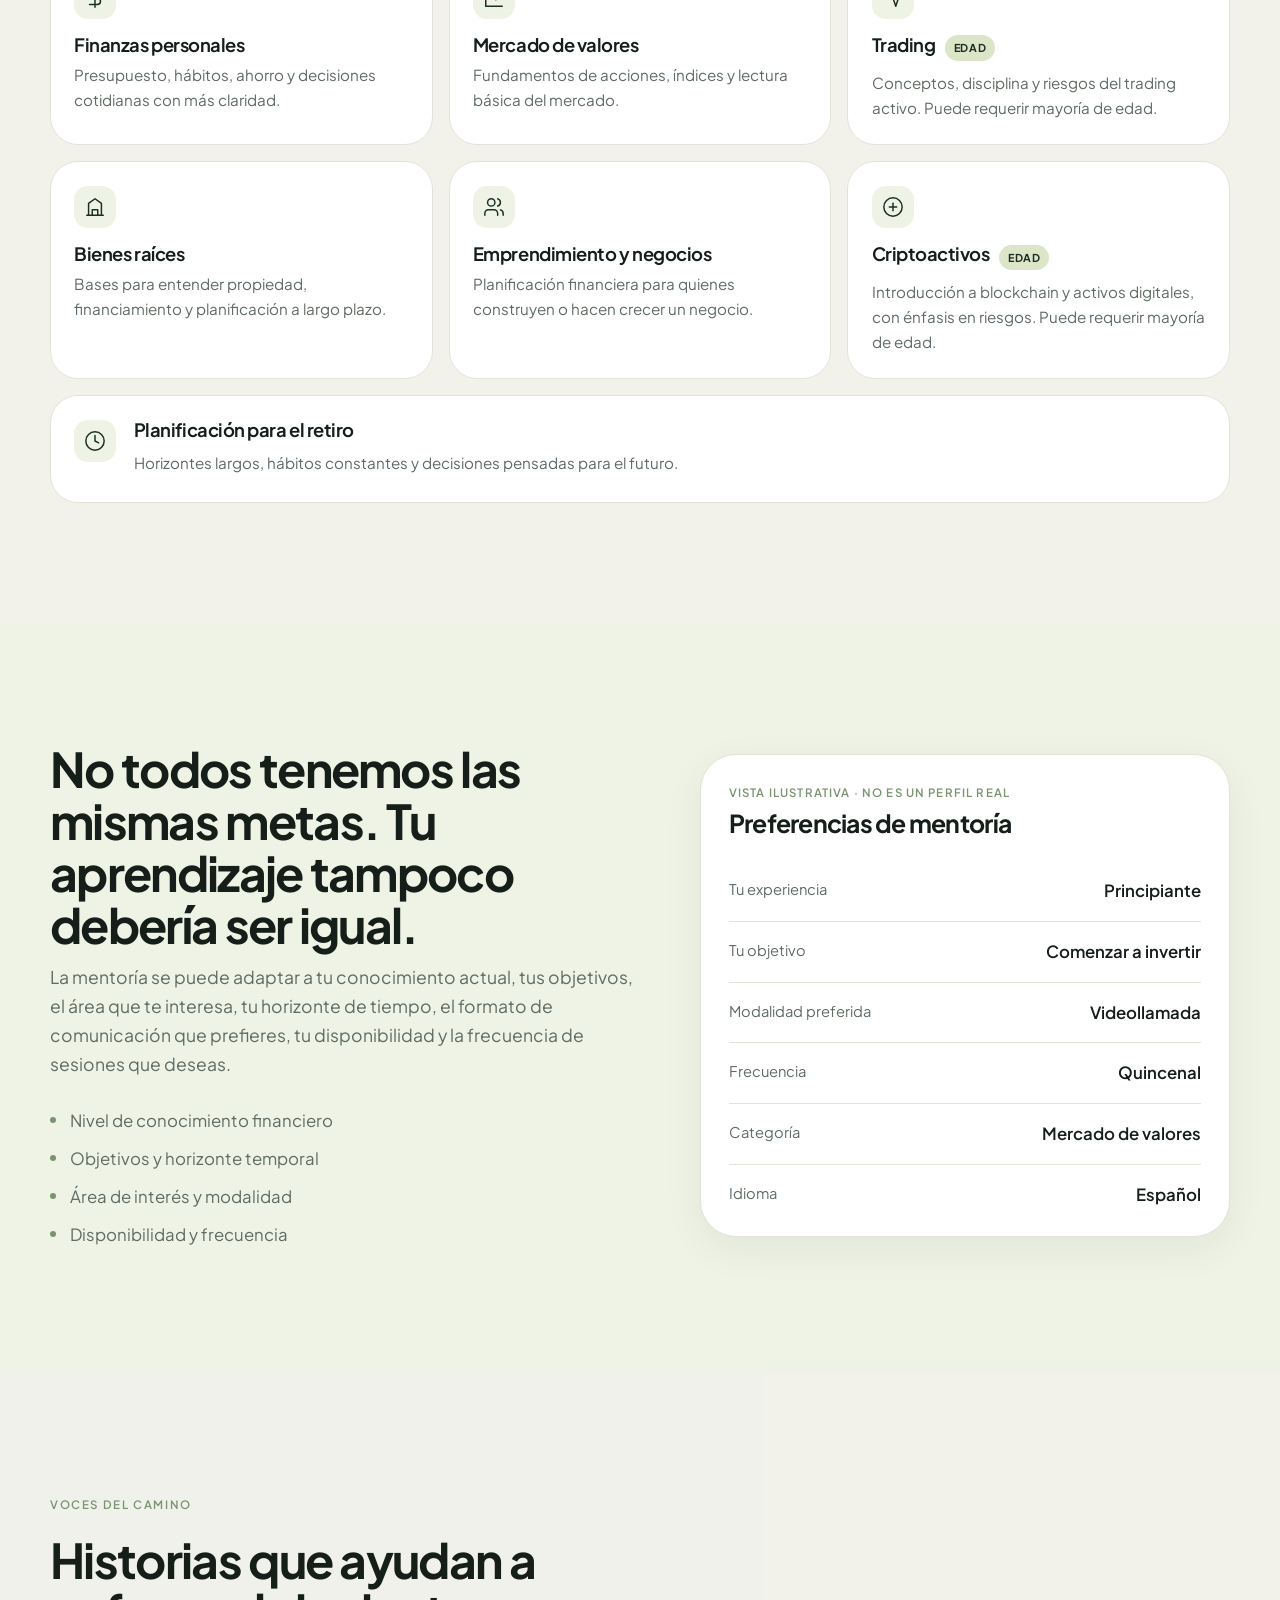
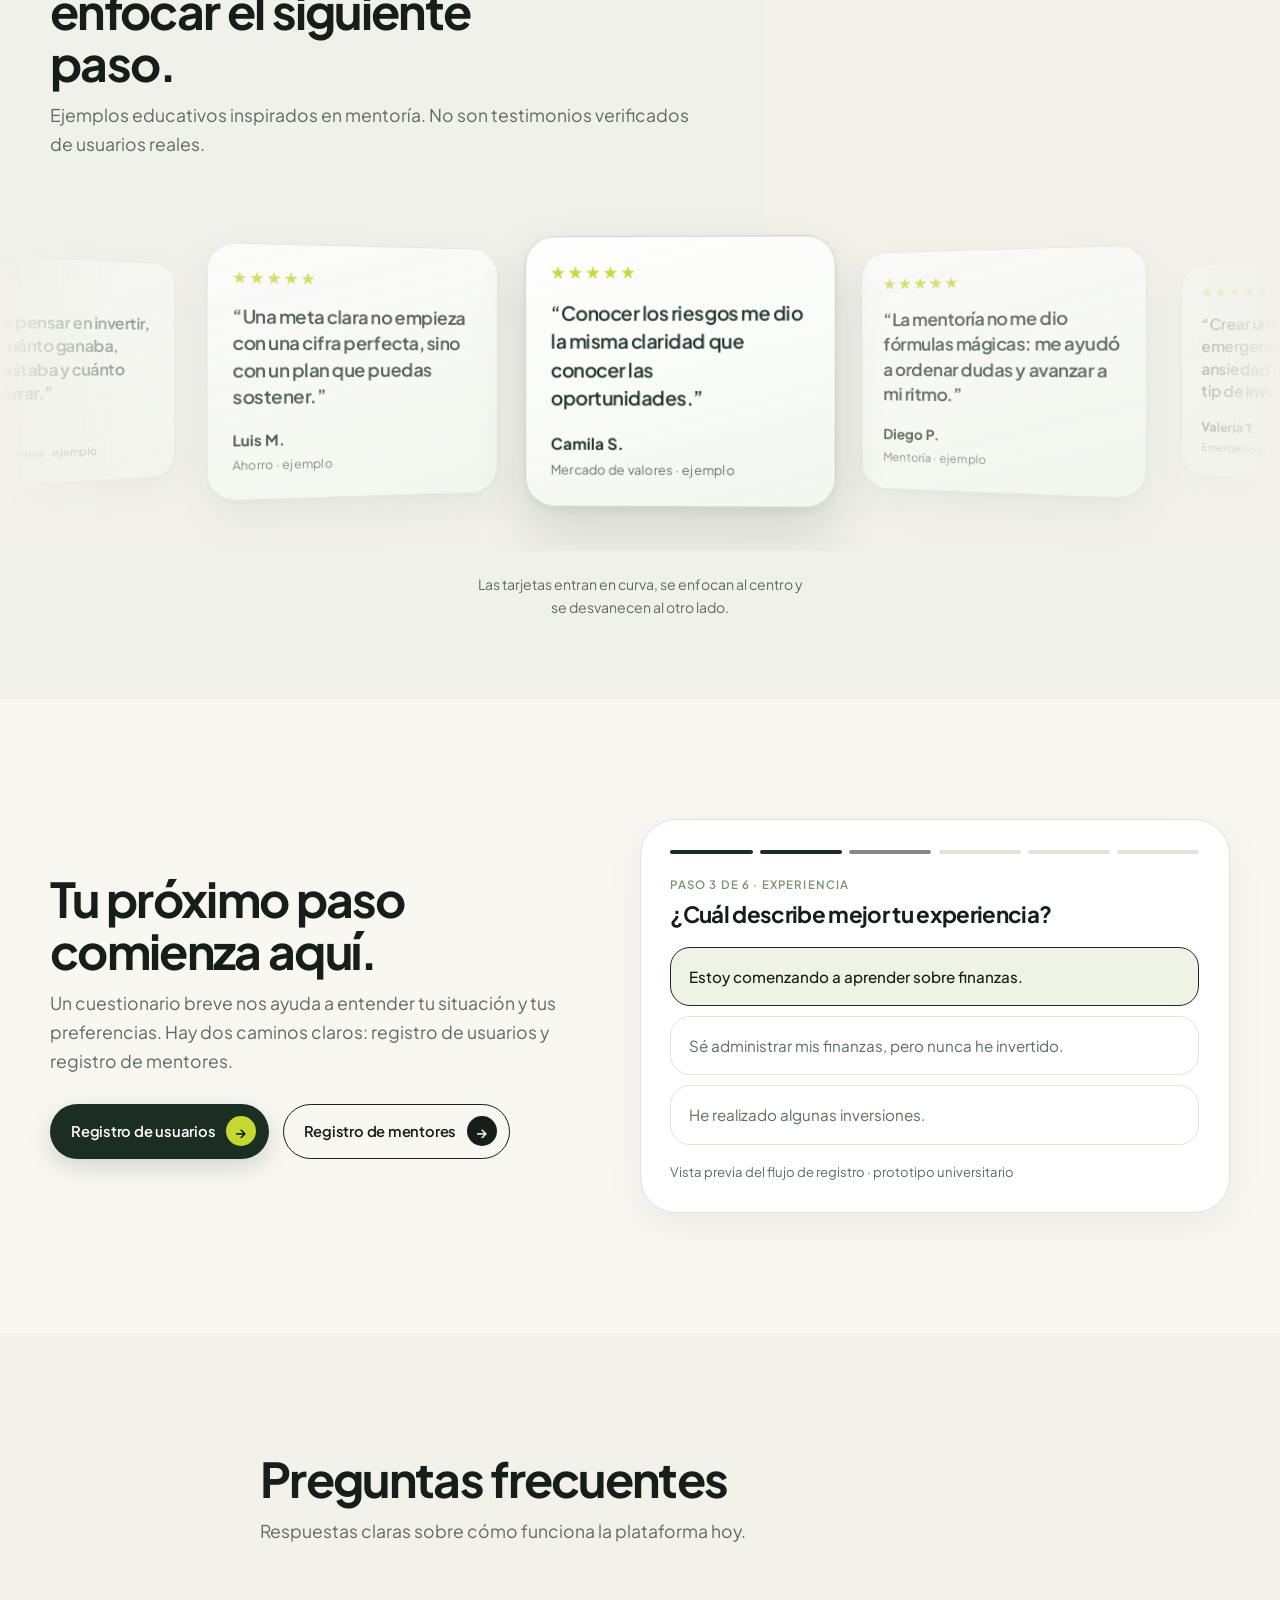
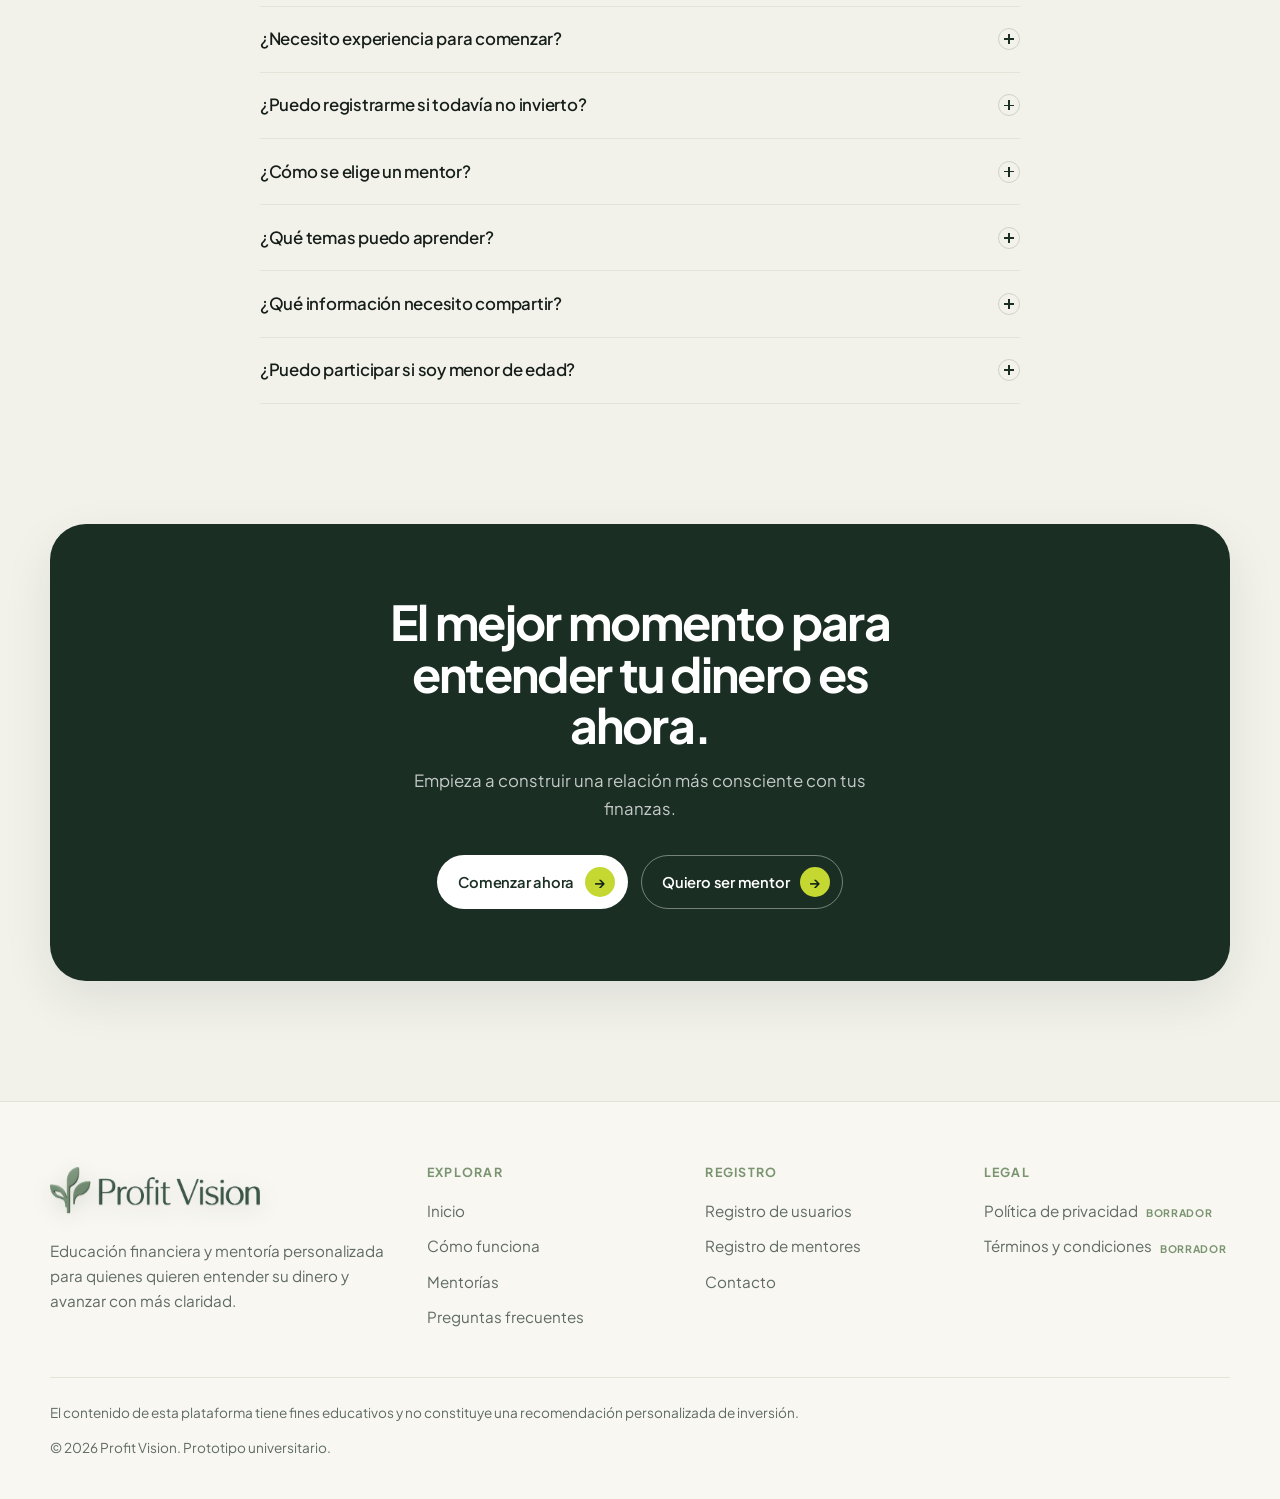
==== commit 75b0ba83: "Add files via upload" ====
--- a/index.html
+++ b/index.html
@@ -43,7 +43,7 @@
       </nav>
 
       <div class="header-actions">
-        <a class="btn btn-primary btn-sm" href="registro-usuario.html">Comenzar ahora <span class="btn-arrow" aria-hidden="true">→</span></a>
+        <a class="btn btn-primary btn-sm" href="https://docs.google.com/forms/d/e/1FAIpQLSf2mDGD-x_x-rUlwFLxHR5821kTaFTbmP_8YhHlcYnOsv6cgA/viewform" target="_blank" rel="noopener noreferrer">Comenzar ahora <span class="btn-arrow" aria-hidden="true">→</span></a>
         <button class="nav-toggle" type="button" aria-expanded="false" aria-controls="nav-mobile" data-nav-toggle>
           <span class="sr-only">Abrir menú</span>
           <span class="nav-toggle-lines" aria-hidden="true">
@@ -62,7 +62,7 @@
         <a href="#mentorias" style="--i: 2">Mentorías</a>
         <a href="#beneficios" style="--i: 3">Beneficios</a>
         <a href="#faq" style="--i: 4">Preguntas frecuentes</a>
-        <a class="btn btn-primary" href="registro-usuario.html" style="--i: 5">Comenzar ahora <span class="btn-arrow" aria-hidden="true">→</span></a>
+        <a class="btn btn-primary" href="https://docs.google.com/forms/d/e/1FAIpQLSf2mDGD-x_x-rUlwFLxHR5821kTaFTbmP_8YhHlcYnOsv6cgA/viewform" target="_blank" rel="noopener noreferrer" style="--i: 5">Comenzar ahora <span class="btn-arrow" aria-hidden="true">→</span></a>
       </nav>
     </div>
   </header>
@@ -82,7 +82,7 @@
           </p>
           <div class="hero-ctas">
             <a class="btn btn-ghost" href="#como-funciona">Descubre cómo funciona <span class="btn-arrow" aria-hidden="true">→</span></a>
-            <a class="btn btn-primary" href="registro-usuario.html">Comenzar mi camino <span class="btn-arrow" aria-hidden="true">→</span></a>
+            <a class="btn btn-primary" href="https://docs.google.com/forms/d/e/1FAIpQLSf2mDGD-x_x-rUlwFLxHR5821kTaFTbmP_8YhHlcYnOsv6cgA/viewform" target="_blank" rel="noopener noreferrer">Comenzar mi camino <span class="btn-arrow" aria-hidden="true">→</span></a>
           </div>
         </div>
 
@@ -535,7 +535,7 @@
             Un cuestionario breve nos ayuda a entender tu situación y tus preferencias. Hay dos caminos claros: registro de usuarios y registro de mentores.
           </p>
           <div class="register-links">
-            <a class="btn btn-primary" href="registro-usuario.html">Registro de usuarios <span class="btn-arrow" aria-hidden="true">→</span></a>
+            <a class="btn btn-primary" href="https://docs.google.com/forms/d/e/1FAIpQLSf2mDGD-x_x-rUlwFLxHR5821kTaFTbmP_8YhHlcYnOsv6cgA/viewform" target="_blank" rel="noopener noreferrer">Registro de usuarios <span class="btn-arrow" aria-hidden="true">→</span></a>
             <a class="btn btn-ghost" href="registro-mentor.html">Registro de mentores <span class="btn-arrow" aria-hidden="true">→</span></a>
           </div>
         </div>
@@ -648,7 +648,7 @@
         <h2>El mejor momento para entender tu dinero es ahora.</h2>
         <p>Empieza a construir una relación más consciente con tus finanzas.</p>
         <div class="cta-actions">
-          <a class="btn btn-light" href="registro-usuario.html">Comenzar ahora <span class="btn-arrow" aria-hidden="true">→</span></a>
+          <a class="btn btn-light" href="https://docs.google.com/forms/d/e/1FAIpQLSf2mDGD-x_x-rUlwFLxHR5821kTaFTbmP_8YhHlcYnOsv6cgA/viewform" target="_blank" rel="noopener noreferrer">Comenzar ahora <span class="btn-arrow" aria-hidden="true">→</span></a>
           <a class="btn btn-outline-light" href="registro-mentor.html">Quiero ser mentor <span class="btn-arrow" aria-hidden="true">→</span></a>
         </div>
       </div>
@@ -674,7 +674,7 @@
 
       <div class="footer-col">
         <h3>Registro</h3>
-        <a href="registro-usuario.html">Registro de usuarios</a>
+        <a href="https://docs.google.com/forms/d/e/1FAIpQLSf2mDGD-x_x-rUlwFLxHR5821kTaFTbmP_8YhHlcYnOsv6cgA/viewform" target="_blank" rel="noopener noreferrer">Registro de usuarios</a>
         <a href="registro-mentor.html">Registro de mentores</a>
         <a href="#contacto">Contacto</a>
       </div>
